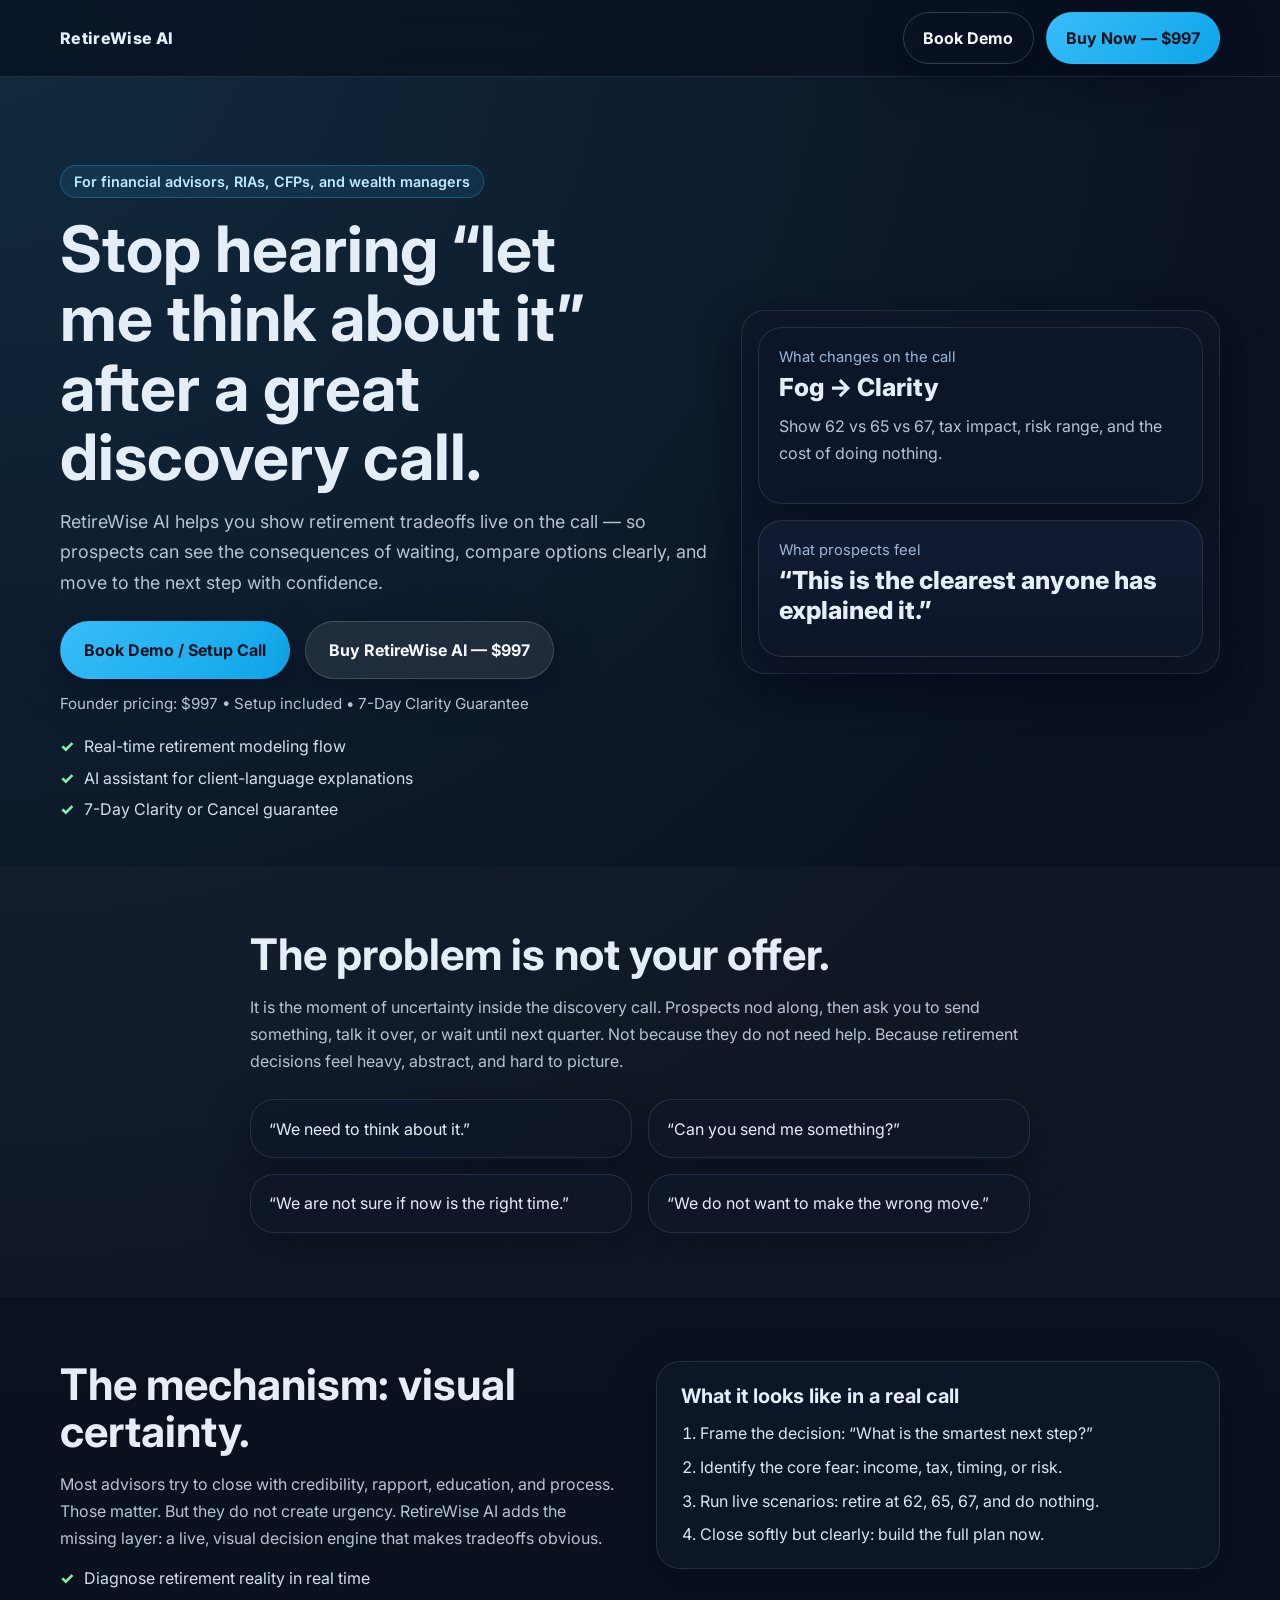
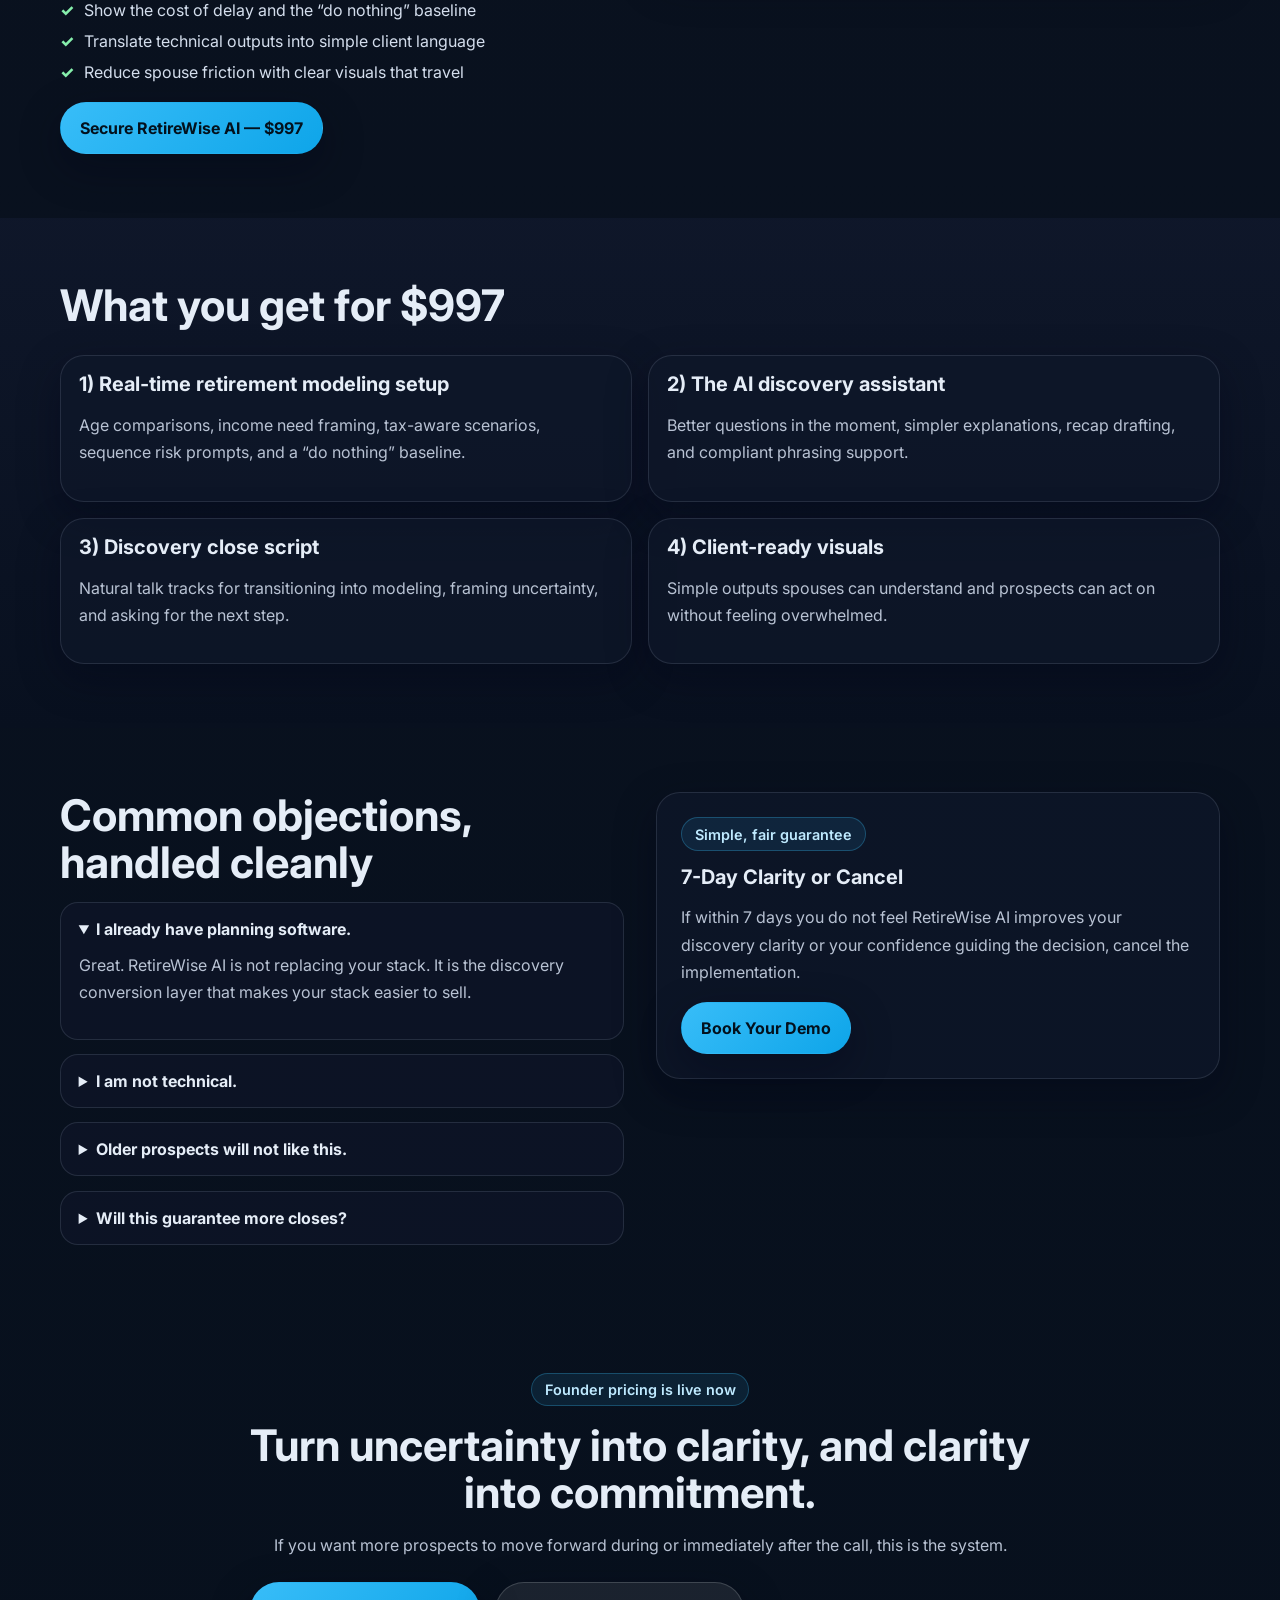
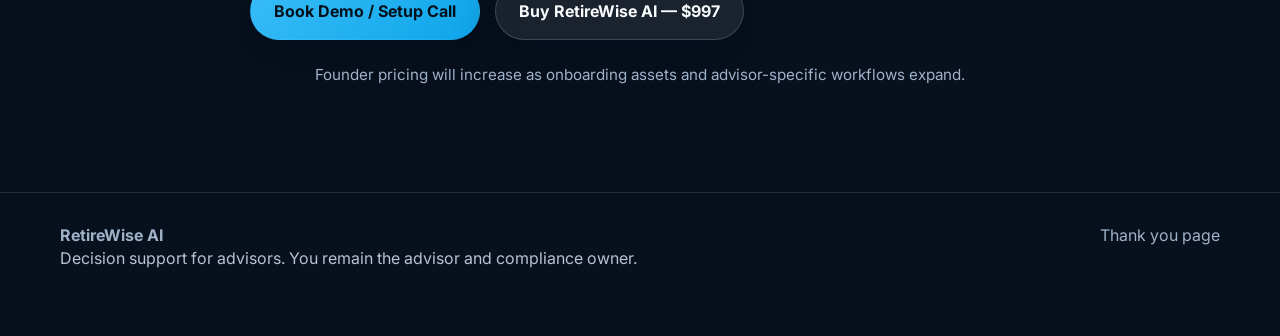
==== index.html @ 84bc5912 "Optimize hero banner + OG URL: index.html" ====
<!doctype html>
<html lang="en">
  <head>
    <meta charset="UTF-8" />
    <meta name="viewport" content="width=device-width, initial-scale=1.0" />
    <title>RetireWise AI | Turn Discovery Calls Into Decisions</title>
    <meta name="description" content="Close more clients during discovery calls with real-time retirement modeling and an AI assistant that turns uncertainty into visual clarity." />
    <meta property="og:title" content="RetireWise AI" />
    <meta property="og:description" content="Turn retirement discovery calls into real-time decision events." />
    <meta property="og:type" content="website" />
    <meta property="og:url" content="https://retirewise-ai-alpha.vercel.app" />
    <meta name="theme-color" content="#0f172a" />
    <link rel="preconnect" href="https://fonts.googleapis.com" />
    <link rel="preconnect" href="https://fonts.gstatic.com" crossorigin />
    <link href="https://fonts.googleapis.com/css2?family=Inter:wght@400;500;600;700;800&display=swap" rel="stylesheet" />
    <link rel="stylesheet" href="./styles.css" />
  </head>
  <body>
    <header class="site-header">
      <div class="container nav">
        <div class="brand">RetireWise AI</div>
        <div class="nav-cta">
          <a class="btn btn-ghost" href="https://oncehub.com/PAGE-A2441E2BBC" target="_blank" rel="noopener">Book Demo</a>
          <a id="stripe-nav-link" class="btn btn-primary" href="https://buy.stripe.com/aFadR89ef9jJ6Qh88kdEs09" target="_blank" rel="noopener">Buy Now — $997</a>
        </div>
      </div>
    </header>

    <main>
      <section class="hero">
        <div class="container hero-grid">
          <div>
            <span class="eyebrow">For financial advisors, RIAs, CFPs, and wealth managers</span>
            <h1>Stop hearing “let me think about it” after a great discovery call.</h1>
            <p class="hero-copy">
              RetireWise AI helps you show retirement tradeoffs live on the call — so prospects can see the consequences of waiting,
              compare options clearly, and move to the next step with confidence.
            </p>
            <div class="cta-row">
              <a class="btn btn-primary btn-lg" href="https://oncehub.com/PAGE-A2441E2BBC" target="_blank" rel="noopener">Book Demo / Setup Call</a>
              <a id="stripe-hero-link" class="btn btn-secondary btn-lg" href="https://buy.stripe.com/aFadR89ef9jJ6Qh88kdEs09" target="_blank" rel="noopener">Buy RetireWise AI — $997</a>
            </div>
            <p class="micro">Founder pricing: $997 • Setup included • 7-Day Clarity Guarantee</p>
            <ul class="micro-points">
              <li>Real-time retirement modeling flow</li>
              <li>AI assistant for client-language explanations</li>
              <li>7-Day Clarity or Cancel guarantee</li>
            </ul>
          </div>
          <div class="hero-card">
            <div class="metric-card">
              <div class="metric-label">What changes on the call</div>
              <div class="metric-value">Fog → Clarity</div>
              <p>Show 62 vs 65 vs 67, tax impact, risk range, and the cost of doing nothing.</p>
            </div>
            <div class="metric-card dark">
              <div class="metric-label">What prospects feel</div>
              <div class="metric-value">“This is the clearest anyone has explained it.”</div>
            </div>
          </div>
        </div>
      </section>

      <section class="section muted">
        <div class="container narrow">
          <h2>The problem is not your offer.</h2>
          <p>
            It is the moment of uncertainty inside the discovery call. Prospects nod along, then ask you to send something,
            talk it over, or wait until next quarter. Not because they do not need help. Because retirement decisions feel heavy,
            abstract, and hard to picture.
          </p>
          <div class="pain-grid">
            <div class="pain-item">“We need to think about it.”</div>
            <div class="pain-item">“Can you send me something?”</div>
            <div class="pain-item">“We are not sure if now is the right time.”</div>
            <div class="pain-item">“We do not want to make the wrong move.”</div>
          </div>
        </div>
      </section>

      <section class="section">
        <div class="container two-col">
          <div>
            <h2>The mechanism: visual certainty.</h2>
            <p>
              Most advisors try to close with credibility, rapport, education, and process. Those matter. But they do not create urgency.
              RetireWise AI adds the missing layer: a live, visual decision engine that makes tradeoffs obvious.
            </p>
            <ul class="checklist">
              <li>Diagnose retirement reality in real time</li>
              <li>Show the cost of delay and the “do nothing” baseline</li>
              <li>Translate technical outputs into simple client language</li>
              <li>Reduce spouse friction with clear visuals that travel</li>
            </ul>
            <div class="cta-inline">
              <a id="stripe-mid-link" class="btn btn-primary" href="https://buy.stripe.com/aFadR89ef9jJ6Qh88kdEs09" target="_blank" rel="noopener">Secure RetireWise AI — $997</a>
            </div>
          </div>
          <div class="callout">
            <h3>What it looks like in a real call</h3>
            <ol>
              <li>Frame the decision: “What is the smartest next step?”</li>
              <li>Identify the core fear: income, tax, timing, or risk.</li>
              <li>Run live scenarios: retire at 62, 65, 67, and do nothing.</li>
              <li>Close softly but clearly: build the full plan now.</li>
            </ol>
          </div>
        </div>
      </section>

      <section class="section dark-band">
        <div class="container">
          <h2>What you get for $997</h2>
          <div class="offer-grid">
            <article class="offer-card">
              <h3>1) Real-time retirement modeling setup</h3>
              <p>Age comparisons, income need framing, tax-aware scenarios, sequence risk prompts, and a “do nothing” baseline.</p>
            </article>
            <article class="offer-card">
              <h3>2) The AI discovery assistant</h3>
              <p>Better questions in the moment, simpler explanations, recap drafting, and compliant phrasing support.</p>
            </article>
            <article class="offer-card">
              <h3>3) Discovery close script</h3>
              <p>Natural talk tracks for transitioning into modeling, framing uncertainty, and asking for the next step.</p>
            </article>
            <article class="offer-card">
              <h3>4) Client-ready visuals</h3>
              <p>Simple outputs spouses can understand and prospects can act on without feeling overwhelmed.</p>
            </article>
          </div>
        </div>
      </section>

      <section class="section">
        <div class="container two-col">
          <div>
            <h2>Common objections, handled cleanly</h2>
            <div class="faq-list">
              <details open>
                <summary>I already have planning software.</summary>
                <p>Great. RetireWise AI is not replacing your stack. It is the discovery conversion layer that makes your stack easier to sell.</p>
              </details>
              <details>
                <summary>I am not technical.</summary>
                <p>You do not need to be. This is built to feel like a guided workflow, not a software project.</p>
              </details>
              <details>
                <summary>Older prospects will not like this.</summary>
                <p>Older clients do not hate technology. They hate confusion. Clarity is universal.</p>
              </details>
              <details>
                <summary>Will this guarantee more closes?</summary>
                <p>No guarantee of performance. But clearer decisions tend to produce faster next steps and fewer stalls.</p>
              </details>
            </div>
          </div>
          <div class="guarantee-box">
            <span class="eyebrow">Simple, fair guarantee</span>
            <h3>7-Day Clarity or Cancel</h3>
            <p>If within 7 days you do not feel RetireWise AI improves your discovery clarity or your confidence guiding the decision, cancel the implementation.</p>
            <a class="btn btn-primary" href="https://oncehub.com/PAGE-A2441E2BBC" target="_blank" rel="noopener">Book Your Demo</a>
          </div>
        </div>
      </section>

      <section class="section final-cta">
        <div class="container narrow center">
          <span class="eyebrow">Founder pricing is live now</span>
          <h2>Turn uncertainty into clarity, and clarity into commitment.</h2>
          <p>
            If you want more prospects to move forward during or immediately after the call, this is the system.
          </p>
          <div class="cta-row center">
            <a class="btn btn-primary btn-lg" href="https://oncehub.com/PAGE-A2441E2BBC" target="_blank" rel="noopener">Book Demo / Setup Call</a>
            <a id="stripe-final-link" class="btn btn-secondary btn-lg" href="https://buy.stripe.com/aFadR89ef9jJ6Qh88kdEs09" target="_blank" rel="noopener">Buy RetireWise AI — $997</a>
          </div>
          <p class="fine-print">Founder pricing will increase as onboarding assets and advisor-specific workflows expand.</p>
        </div>
      </section>
    </main>

    <footer class="site-footer">
      <div class="container footer-grid">
        <div>
          <strong>RetireWise AI</strong>
          <p>Decision support for advisors. You remain the advisor and compliance owner.</p>
        </div>
        <div>
          <a href="./thank-you.html">Thank you page</a>
        </div>
      </div>
    </footer>

    <script src="./script.js"></script>
  </body>
</html>
---- styles.css ----
:root {
  --bg: #08101f;
  --panel: #0f172a;
  --panel-2: #111c33;
  --line: rgba(148, 163, 184, 0.18);
  --text: #e5edf7;
  --muted: #b8c2d3;
  --primary: #38bdf8;
  --primary-2: #0ea5e9;
  --accent: #f8fafc;
  --success: #86efac;
  --shadow: 0 14px 40px rgba(2, 6, 23, 0.38);
  --radius: 24px;
  --max: 1160px;
}

* { box-sizing: border-box; }
html { scroll-behavior: smooth; }
body {
  margin: 0;
  font-family: Inter, system-ui, -apple-system, BlinkMacSystemFont, "Segoe UI", sans-serif;
  color: var(--text);
  background:
    radial-gradient(circle at top left, rgba(56, 189, 248, 0.14), transparent 34%),
    linear-gradient(180deg, #0b1220 0%, #07101d 100%);
}

a { color: inherit; text-decoration: none; }
.container { width: min(calc(100% - 2rem), var(--max)); margin: 0 auto; }
.narrow { max-width: 780px; }
.center { text-align: center; }

.site-header {
  position: sticky;
  top: 0;
  z-index: 20;
  backdrop-filter: blur(14px);
  background: rgba(8, 16, 31, 0.72);
  border-bottom: 1px solid var(--line);
}
.nav {
  display: flex;
  align-items: center;
  justify-content: space-between;
  gap: 1rem;
  min-height: 76px;
}
.brand { font-weight: 800; letter-spacing: 0.02em; }
.nav-cta { display: flex; gap: 0.75rem; flex-wrap: wrap; }

.hero { padding: 5.5rem 0 3rem; }
.hero-grid, .two-col, .footer-grid { display: grid; gap: 2rem; }
.hero-grid { grid-template-columns: 1.15fr 0.85fr; align-items: center; }
.two-col { grid-template-columns: 1fr 1fr; align-items: start; }
.footer-grid { grid-template-columns: 1fr auto; }

.eyebrow {
  display: inline-flex;
  padding: 0.45rem 0.8rem;
  border-radius: 999px;
  border: 1px solid rgba(56, 189, 248, 0.28);
  background: rgba(56, 189, 248, 0.1);
  color: #bfeaff;
  font-size: 0.9rem;
  font-weight: 600;
  margin-bottom: 1rem;
}

h1, h2, h3 { margin: 0 0 1rem; line-height: 1.08; }
h1 { font-size: clamp(2.5rem, 5vw, 4.7rem); max-width: 14ch; }
h2 { font-size: clamp(2rem, 3.4vw, 3rem); }
h3 { font-size: 1.25rem; }
p { color: var(--muted); line-height: 1.7; margin: 0 0 1rem; }
.hero-copy { font-size: 1.12rem; max-width: 62ch; }

.btn {
  display: inline-flex;
  align-items: center;
  justify-content: center;
  min-height: 52px;
  padding: 0.95rem 1.2rem;
  border-radius: 999px;
  border: 1px solid transparent;
  font-weight: 700;
  box-shadow: var(--shadow);
  transition: transform 0.18s ease, box-shadow 0.18s ease, opacity 0.18s ease;
}
.btn:hover { transform: translateY(-1px); }
.btn-primary {
  background: linear-gradient(135deg, var(--primary), var(--primary-2));
  color: #03111d;
}
.btn-secondary {
  background: rgba(248, 250, 252, 0.08);
  border-color: rgba(248, 250, 252, 0.16);
  color: var(--accent);
}
.btn-ghost {
  background: transparent;
  border-color: rgba(248, 250, 252, 0.18);
  color: var(--accent);
}
.btn-lg { min-height: 58px; padding-inline: 1.45rem; }
.cta-row { display: flex; gap: 0.9rem; flex-wrap: wrap; margin: 1.4rem 0; }
.micro { margin: -0.6rem 0 1.2rem; font-size: 0.95rem; color: var(--muted); }
.cta-inline { margin-top: 1.25rem; }

.hero-card, .metric-card, .callout, .offer-card, .guarantee-box, .pain-item {
  border: 1px solid var(--line);
  border-radius: var(--radius);
  background: rgba(15, 23, 42, 0.7);
  box-shadow: var(--shadow);
}
.hero-card {
  padding: 1rem;
  display: grid;
  gap: 1rem;
}
.metric-card { padding: 1.25rem; }
.metric-card.dark { background: linear-gradient(180deg, #111c33, #0d1527); }
.metric-label { color: #9db6d8; font-size: 0.92rem; margin-bottom: 0.4rem; }
.metric-value { font-size: 1.55rem; font-weight: 800; margin-bottom: 0.65rem; }

.micro-points, .checklist { padding: 0; margin: 0; list-style: none; display: grid; gap: 0.7rem; }
.micro-points li, .checklist li {
  position: relative;
  padding-left: 1.5rem;
  color: #d4deed;
}
.micro-points li::before, .checklist li::before {
  content: "✓";
  position: absolute;
  left: 0;
  top: 0;
  color: var(--success);
  font-weight: 800;
}

.section { padding: 4rem 0; }
.muted { background: rgba(255, 255, 255, 0.025); }
.dark-band { background: linear-gradient(180deg, rgba(15, 23, 42, 0.95), rgba(8, 16, 31, 0.98)); }

.pain-grid, .offer-grid {
  display: grid;
  gap: 1rem;
}
.pain-grid { grid-template-columns: repeat(2, minmax(0, 1fr)); margin-top: 1.5rem; }
.offer-grid { grid-template-columns: repeat(2, minmax(0, 1fr)); margin-top: 1.6rem; }
.pain-item, .offer-card { padding: 1.15rem; }
.callout, .guarantee-box { padding: 1.5rem; }
.callout ol { margin: 0; padding-left: 1.2rem; color: #dbe5f3; display: grid; gap: 0.85rem; }

.faq-list { display: grid; gap: 0.9rem; }
details {
  border: 1px solid var(--line);
  border-radius: 18px;
  padding: 1rem 1.1rem;
  background: rgba(15, 23, 42, 0.6);
}
summary { cursor: pointer; font-weight: 700; }
details p { margin-top: 0.8rem; }

.final-cta { padding-bottom: 5.5rem; }
.fine-print { font-size: 0.95rem; color: #9fb2c9; }
.site-footer {
  padding: 2rem 0 3rem;
  border-top: 1px solid var(--line);
  color: #9fb2c9;
}

@media (max-width: 900px) {
  .hero-grid, .two-col, .footer-grid, .pain-grid, .offer-grid { grid-template-columns: 1fr; }
  .nav { min-height: auto; padding: 1rem 0; align-items: flex-start; }
  .nav, .nav-cta { flex-direction: column; }
}
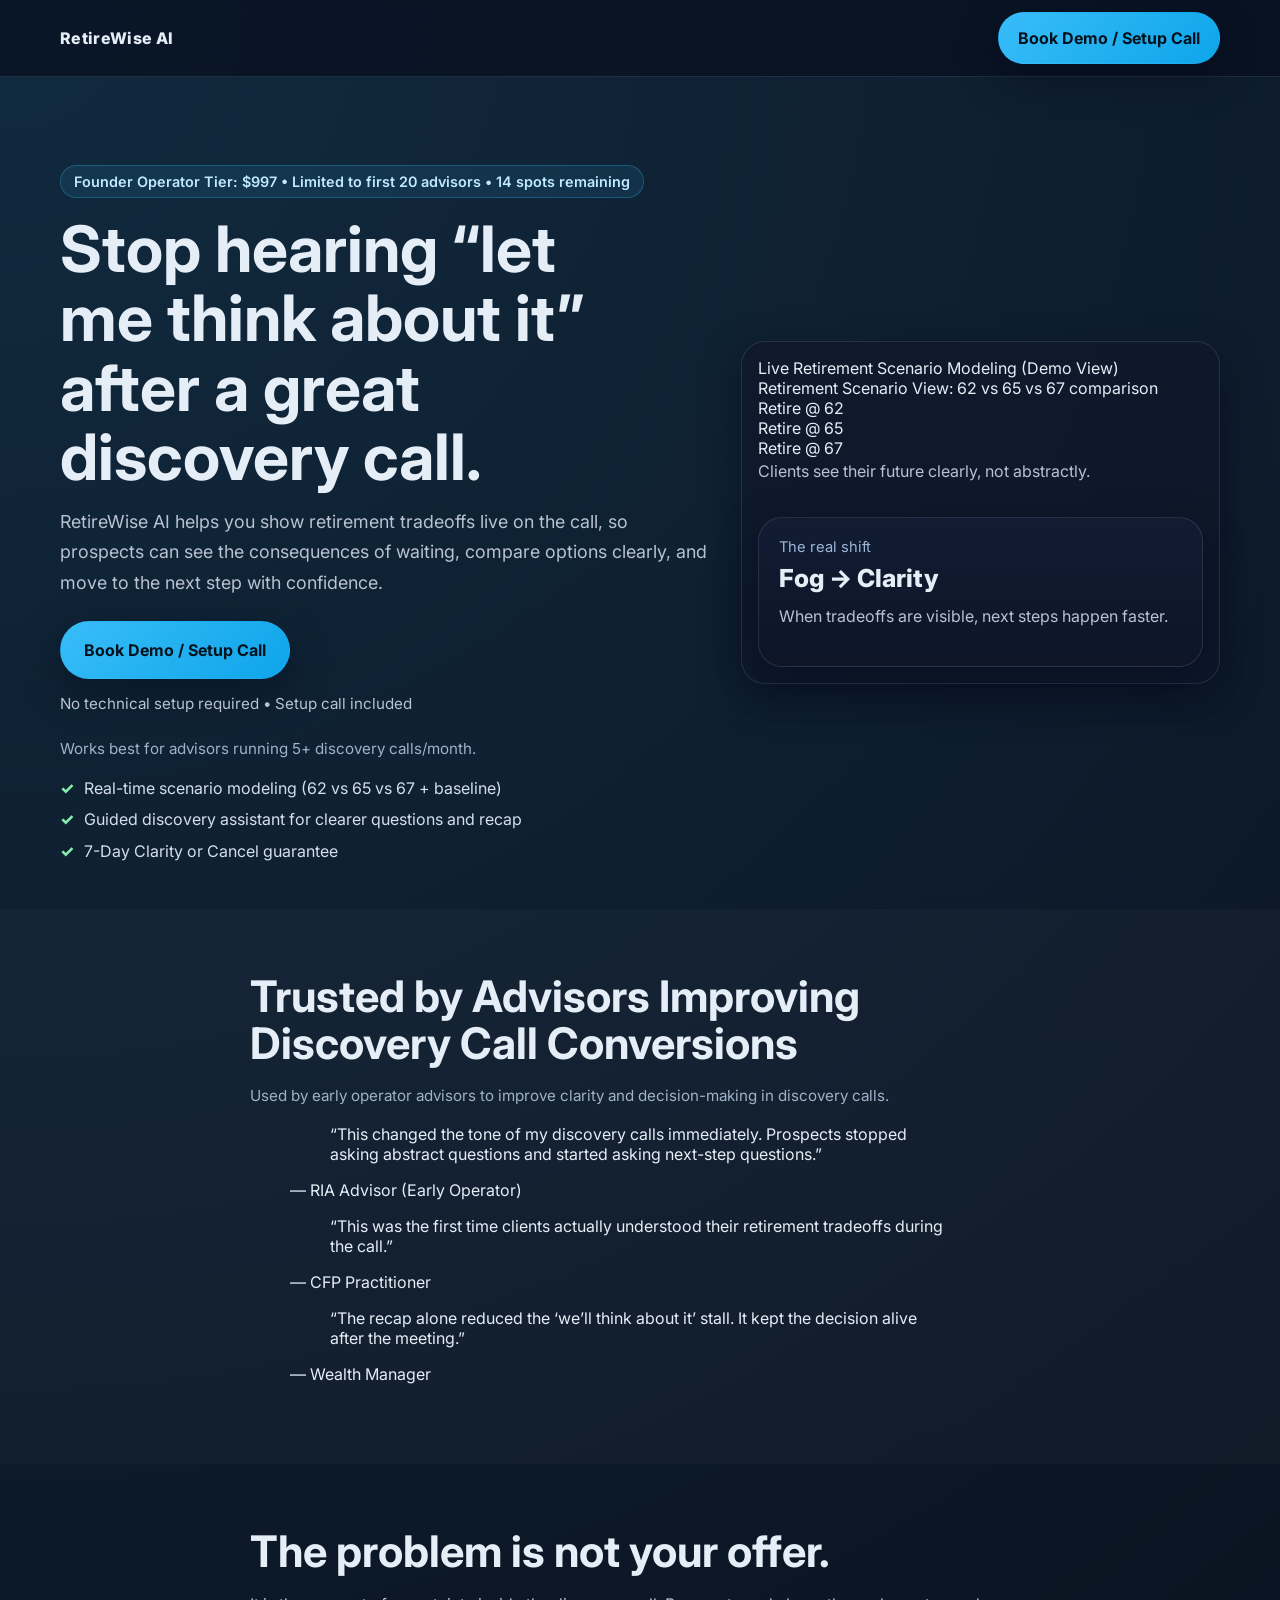
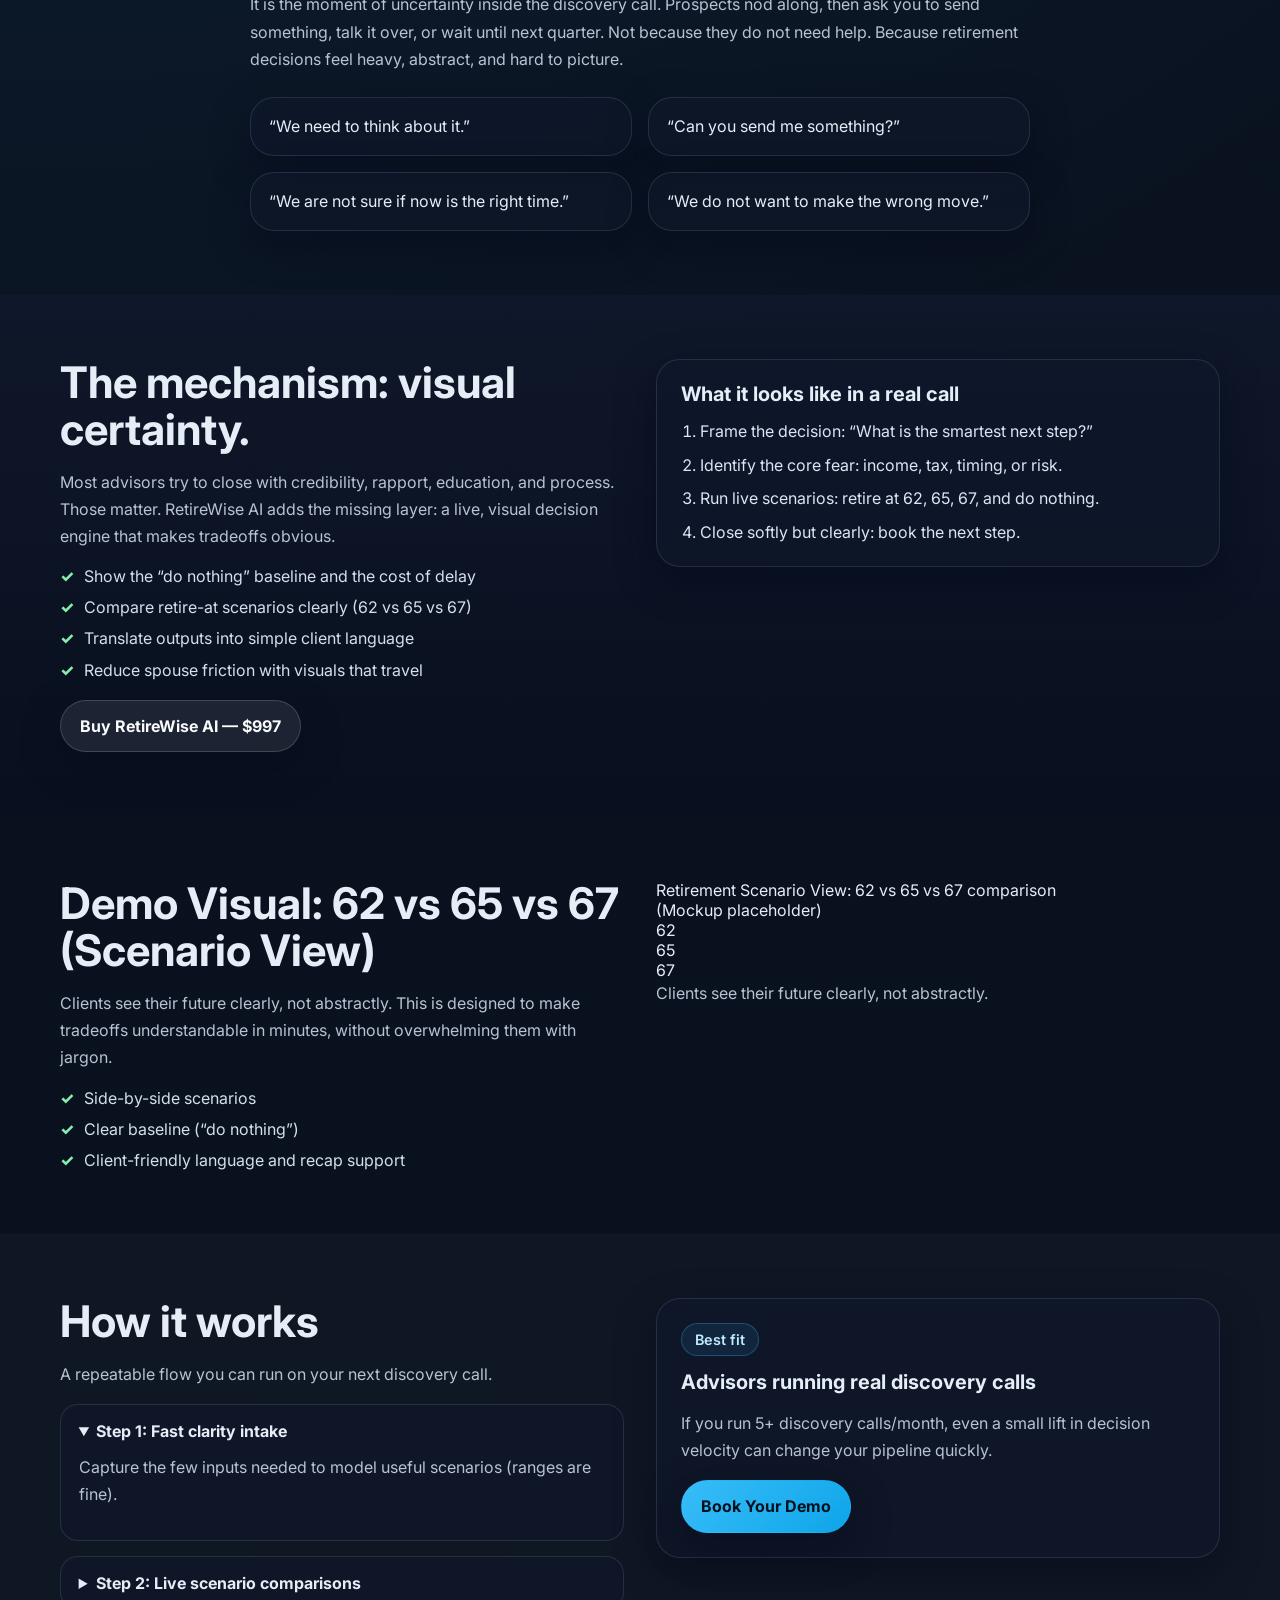
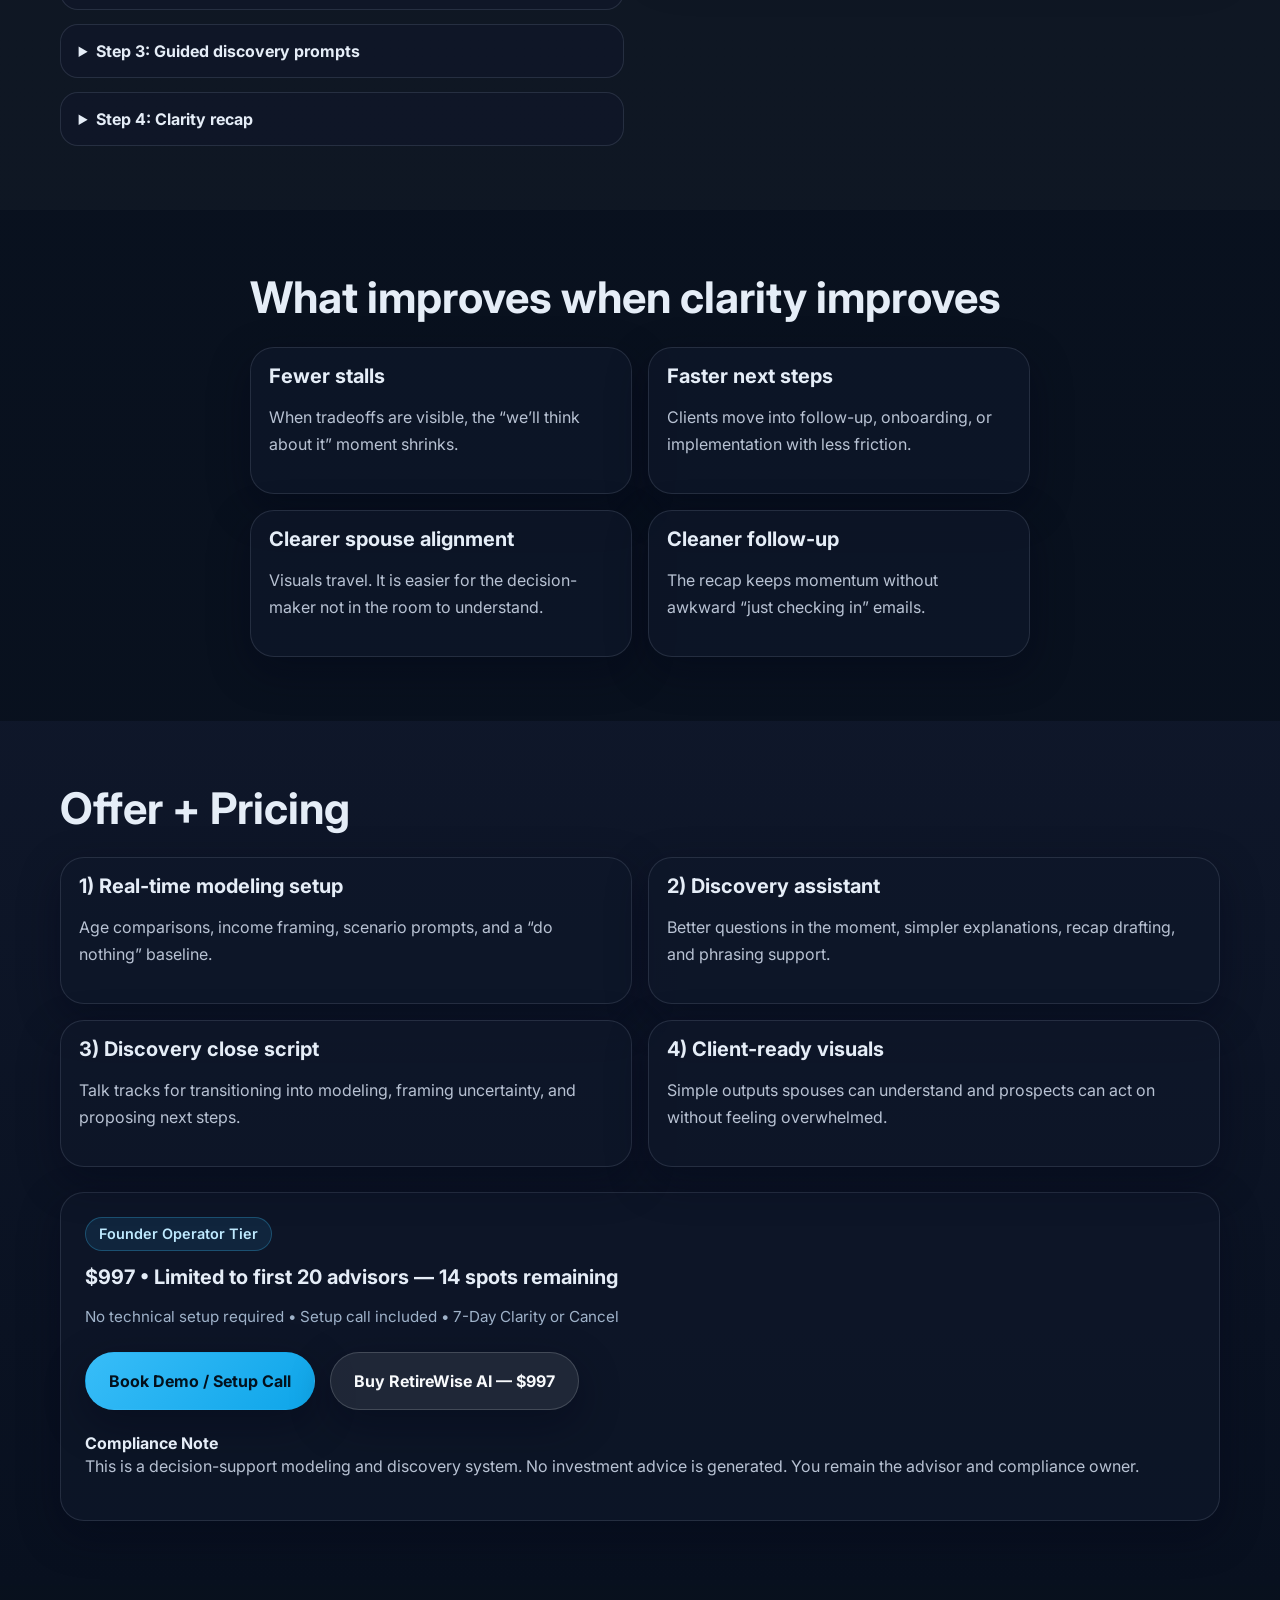
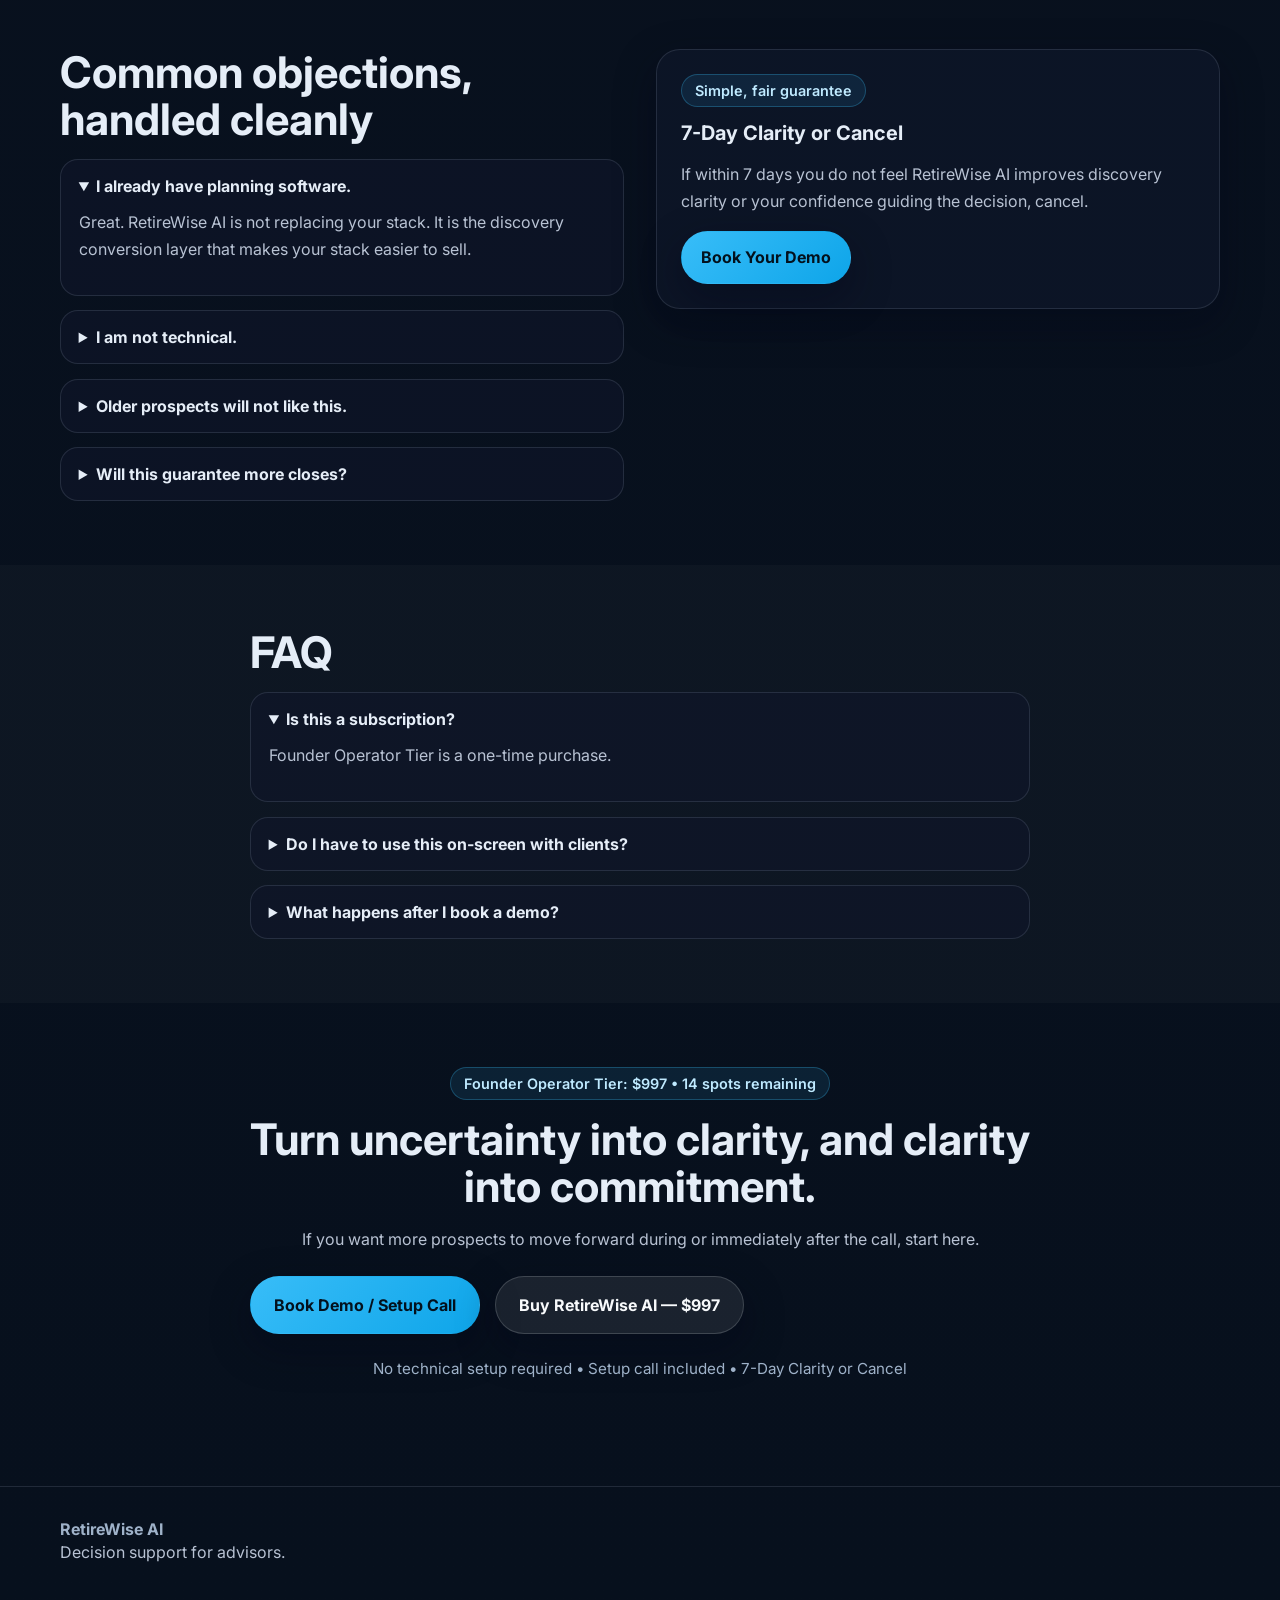
==== commit 0f1ae07d: "CRO updates: index.html" ====
--- a/index.html
+++ b/index.html
@@ -3,65 +3,121 @@
   <head>
     <meta charset="UTF-8" />
     <meta name="viewport" content="width=device-width, initial-scale=1.0" />
+
     <title>RetireWise AI | Turn Discovery Calls Into Decisions</title>
-    <meta name="description" content="Close more clients during discovery calls with real-time retirement modeling and an AI assistant that turns uncertainty into visual clarity." />
+    <meta
+      name="description"
+      content="RetireWise AI helps advisors turn retirement discovery calls into real-time decision events using visual scenario modeling and a guided discovery assistant."
+    />
+
     <meta property="og:title" content="RetireWise AI" />
-    <meta property="og:description" content="Turn retirement discovery calls into real-time decision events." />
+    <meta property="og:description" content="Stop hearing “let me think about it” after a great discovery call." />
     <meta property="og:type" content="website" />
     <meta property="og:url" content="https://retirewise-ai-alpha.vercel.app" />
+
     <meta name="theme-color" content="#0f172a" />
+
+    <!-- Meta Pixel Placeholder -->
+    <!-- Google Analytics Placeholder -->
+
     <link rel="preconnect" href="https://fonts.googleapis.com" />
     <link rel="preconnect" href="https://fonts.gstatic.com" crossorigin />
     <link href="https://fonts.googleapis.com/css2?family=Inter:wght@400;500;600;700;800&display=swap" rel="stylesheet" />
+
     <link rel="stylesheet" href="./styles.css" />
   </head>
+
   <body>
     <header class="site-header">
       <div class="container nav">
         <div class="brand">RetireWise AI</div>
         <div class="nav-cta">
-          <a class="btn btn-ghost" href="https://oncehub.com/PAGE-A2441E2BBC" target="_blank" rel="noopener">Book Demo</a>
-          <a id="stripe-nav-link" class="btn btn-primary" href="https://buy.stripe.com/aFadR89ef9jJ6Qh88kdEs09" target="_blank" rel="noopener">Buy Now — $997</a>
+          <a class="btn btn-primary" href="https://oncehub.com/PAGE-A2441E2BBC" target="_blank" rel="noopener">Book Demo / Setup Call</a>
         </div>
       </div>
     </header>
 
     <main>
-      <section class="hero">
+      <!-- 1) HERO (single CTA) -->
+      <section class="hero" id="top">
         <div class="container hero-grid">
           <div>
-            <span class="eyebrow">For financial advisors, RIAs, CFPs, and wealth managers</span>
+            <span class="eyebrow">Founder Operator Tier: $997 • Limited to first 20 advisors • 14 spots remaining</span>
             <h1>Stop hearing “let me think about it” after a great discovery call.</h1>
             <p class="hero-copy">
-              RetireWise AI helps you show retirement tradeoffs live on the call — so prospects can see the consequences of waiting,
+              RetireWise AI helps you show retirement tradeoffs live on the call, so prospects can see the consequences of waiting,
               compare options clearly, and move to the next step with confidence.
             </p>
+
             <div class="cta-row">
               <a class="btn btn-primary btn-lg" href="https://oncehub.com/PAGE-A2441E2BBC" target="_blank" rel="noopener">Book Demo / Setup Call</a>
-              <a id="stripe-hero-link" class="btn btn-secondary btn-lg" href="https://buy.stripe.com/aFadR89ef9jJ6Qh88kdEs09" target="_blank" rel="noopener">Buy RetireWise AI — $997</a>
-            </div>
-            <p class="micro">Founder pricing: $997 • Setup included • 7-Day Clarity Guarantee</p>
+            </div>
+            <p class="micro">No technical setup required • Setup call included</p>
+            <p class="fine-print">Works best for advisors running 5+ discovery calls/month.</p>
+
             <ul class="micro-points">
-              <li>Real-time retirement modeling flow</li>
-              <li>AI assistant for client-language explanations</li>
+              <li>Real-time scenario modeling (62 vs 65 vs 67 + baseline)</li>
+              <li>Guided discovery assistant for clearer questions and recap</li>
               <li>7-Day Clarity or Cancel guarantee</li>
             </ul>
           </div>
+
+          <!-- Priority 2: Demo visual in hero -->
           <div class="hero-card">
-            <div class="metric-card">
-              <div class="metric-label">What changes on the call</div>
+            <div class="demo-mock" aria-label="Live Retirement Scenario Modeling (Demo View)">
+              <div class="demo-mock__title">Live Retirement Scenario Modeling (Demo View)</div>
+              <div class="demo-mock__subtitle">Retirement Scenario View: 62 vs 65 vs 67 comparison</div>
+              <div class="demo-mock__grid" role="presentation">
+                <div class="demo-chip">Retire @ 62</div>
+                <div class="demo-chip">Retire @ 65</div>
+                <div class="demo-chip">Retire @ 67</div>
+                <div class="demo-line"></div>
+              </div>
+              <p class="demo-mock__caption">Clients see their future clearly, not abstractly.</p>
+            </div>
+
+            <div class="metric-card dark">
+              <div class="metric-label">The real shift</div>
               <div class="metric-value">Fog → Clarity</div>
-              <p>Show 62 vs 65 vs 67, tax impact, risk range, and the cost of doing nothing.</p>
-            </div>
-            <div class="metric-card dark">
-              <div class="metric-label">What prospects feel</div>
-              <div class="metric-value">“This is the clearest anyone has explained it.”</div>
-            </div>
-          </div>
-        </div>
-      </section>
-
-      <section class="section muted">
+              <p>When tradeoffs are visible, next steps happen faster.</p>
+            </div>
+          </div>
+        </div>
+      </section>
+
+      <!-- 2) SOCIAL PROOF -->
+      <section class="section muted social-proof" id="proof">
+        <div class="container narrow">
+          <h2>Trusted by Advisors Improving Discovery Call Conversions</h2>
+          <p class="fine-print">Used by early operator advisors to improve clarity and decision-making in discovery calls.</p>
+
+          <div class="testimonial-grid">
+            <figure class="testimonial-card">
+              <blockquote>
+                “This changed the tone of my discovery calls immediately. Prospects stopped asking abstract questions and started asking next-step questions.”
+              </blockquote>
+              <figcaption>— RIA Advisor (Early Operator)</figcaption>
+            </figure>
+
+            <figure class="testimonial-card">
+              <blockquote>
+                “This was the first time clients actually understood their retirement tradeoffs during the call.”
+              </blockquote>
+              <figcaption>— CFP Practitioner</figcaption>
+            </figure>
+
+            <figure class="testimonial-card">
+              <blockquote>
+                “The recap alone reduced the ‘we’ll think about it’ stall. It kept the decision alive after the meeting.”
+              </blockquote>
+              <figcaption>— Wealth Manager</figcaption>
+            </figure>
+          </div>
+        </div>
+      </section>
+
+      <!-- 3) PROBLEM -->
+      <section class="section" id="problem">
         <div class="container narrow">
           <h2>The problem is not your offer.</h2>
           <p>
@@ -78,61 +134,176 @@
         </div>
       </section>
 
-      <section class="section">
+      <!-- 4) MECHANISM (Visual Certainty) -->
+      <section class="section dark-band" id="mechanism">
         <div class="container two-col">
           <div>
             <h2>The mechanism: visual certainty.</h2>
             <p>
-              Most advisors try to close with credibility, rapport, education, and process. Those matter. But they do not create urgency.
+              Most advisors try to close with credibility, rapport, education, and process. Those matter.
               RetireWise AI adds the missing layer: a live, visual decision engine that makes tradeoffs obvious.
             </p>
             <ul class="checklist">
-              <li>Diagnose retirement reality in real time</li>
-              <li>Show the cost of delay and the “do nothing” baseline</li>
-              <li>Translate technical outputs into simple client language</li>
-              <li>Reduce spouse friction with clear visuals that travel</li>
+              <li>Show the “do nothing” baseline and the cost of delay</li>
+              <li>Compare retire-at scenarios clearly (62 vs 65 vs 67)</li>
+              <li>Translate outputs into simple client language</li>
+              <li>Reduce spouse friction with visuals that travel</li>
             </ul>
+
+            <!-- Buy Now allowed here (Priority 3) -->
             <div class="cta-inline">
-              <a id="stripe-mid-link" class="btn btn-primary" href="https://buy.stripe.com/aFadR89ef9jJ6Qh88kdEs09" target="_blank" rel="noopener">Secure RetireWise AI — $997</a>
-            </div>
-          </div>
+              <a class="btn btn-secondary" href="https://buy.stripe.com/aFadR89ef9jJ6Qh88kdEs09" target="_blank" rel="noopener">Buy RetireWise AI — $997</a>
+            </div>
+          </div>
+
           <div class="callout">
             <h3>What it looks like in a real call</h3>
             <ol>
               <li>Frame the decision: “What is the smartest next step?”</li>
               <li>Identify the core fear: income, tax, timing, or risk.</li>
               <li>Run live scenarios: retire at 62, 65, 67, and do nothing.</li>
-              <li>Close softly but clearly: build the full plan now.</li>
+              <li>Close softly but clearly: book the next step.</li>
             </ol>
           </div>
         </div>
       </section>
 
-      <section class="section dark-band">
+      <!-- 5) DEMO VISUAL (dedicated section to match required order) -->
+      <section class="section" id="demo">
+        <div class="container two-col">
+          <div>
+            <h2>Demo Visual: 62 vs 65 vs 67 (Scenario View)</h2>
+            <p>
+              Clients see their future clearly, not abstractly. This is designed to make tradeoffs understandable in minutes,
+              without overwhelming them with jargon.
+            </p>
+            <ul class="checklist">
+              <li>Side-by-side scenarios</li>
+              <li>Clear baseline (“do nothing”)</li>
+              <li>Client-friendly language and recap support</li>
+            </ul>
+          </div>
+          <div class="demo-mock demo-mock--large" aria-label="Retirement Scenario View: 62 vs 65 vs 67 comparison">
+            <div class="demo-mock__title">Retirement Scenario View: 62 vs 65 vs 67 comparison</div>
+            <div class="demo-mock__subtitle">(Mockup placeholder)</div>
+            <div class="demo-mock__grid" role="presentation">
+              <div class="demo-chip">62</div>
+              <div class="demo-chip">65</div>
+              <div class="demo-chip">67</div>
+              <div class="demo-line"></div>
+            </div>
+            <p class="demo-mock__caption">Clients see their future clearly, not abstractly.</p>
+          </div>
+        </div>
+      </section>
+
+      <!-- 6) HOW IT WORKS -->
+      <section class="section muted" id="how">
+        <div class="container two-col">
+          <div>
+            <h2>How it works</h2>
+            <p>A repeatable flow you can run on your next discovery call.</p>
+            <div class="faq-list">
+              <details open>
+                <summary>Step 1: Fast clarity intake</summary>
+                <p>Capture the few inputs needed to model useful scenarios (ranges are fine).</p>
+              </details>
+              <details>
+                <summary>Step 2: Live scenario comparisons</summary>
+                <p>Show retire-at options and the “do nothing” baseline to make tradeoffs obvious.</p>
+              </details>
+              <details>
+                <summary>Step 3: Guided discovery prompts</summary>
+                <p>Ask better questions and surface hidden objections without turning it into a pitch.</p>
+              </details>
+              <details>
+                <summary>Step 4: Clarity recap</summary>
+                <p>Send a simple summary that keeps the decision alive after the meeting.</p>
+              </details>
+            </div>
+          </div>
+
+          <div class="guarantee-box">
+            <span class="eyebrow">Best fit</span>
+            <h3>Advisors running real discovery calls</h3>
+            <p>If you run 5+ discovery calls/month, even a small lift in decision velocity can change your pipeline quickly.</p>
+            <a class="btn btn-primary" href="https://oncehub.com/PAGE-A2441E2BBC" target="_blank" rel="noopener">Book Your Demo</a>
+          </div>
+        </div>
+      </section>
+
+      <!-- 7) BENEFITS -->
+      <section class="section" id="benefits">
+        <div class="container narrow">
+          <h2>What improves when clarity improves</h2>
+          <div class="offer-grid">
+            <article class="offer-card">
+              <h3>Fewer stalls</h3>
+              <p>When tradeoffs are visible, the “we’ll think about it” moment shrinks.</p>
+            </article>
+            <article class="offer-card">
+              <h3>Faster next steps</h3>
+              <p>Clients move into follow-up, onboarding, or implementation with less friction.</p>
+            </article>
+            <article class="offer-card">
+              <h3>Clearer spouse alignment</h3>
+              <p>Visuals travel. It is easier for the decision-maker not in the room to understand.</p>
+            </article>
+            <article class="offer-card">
+              <h3>Cleaner follow-up</h3>
+              <p>The recap keeps momentum without awkward “just checking in” emails.</p>
+            </article>
+          </div>
+        </div>
+      </section>
+
+      <!-- 8) OFFER + PRICING + COMPLIANCE -->
+      <section class="section dark-band" id="pricing">
         <div class="container">
-          <h2>What you get for $997</h2>
+          <h2>Offer + Pricing</h2>
           <div class="offer-grid">
             <article class="offer-card">
-              <h3>1) Real-time retirement modeling setup</h3>
-              <p>Age comparisons, income need framing, tax-aware scenarios, sequence risk prompts, and a “do nothing” baseline.</p>
-            </article>
-            <article class="offer-card">
-              <h3>2) The AI discovery assistant</h3>
-              <p>Better questions in the moment, simpler explanations, recap drafting, and compliant phrasing support.</p>
+              <h3>1) Real-time modeling setup</h3>
+              <p>Age comparisons, income framing, scenario prompts, and a “do nothing” baseline.</p>
+            </article>
+            <article class="offer-card">
+              <h3>2) Discovery assistant</h3>
+              <p>Better questions in the moment, simpler explanations, recap drafting, and phrasing support.</p>
             </article>
             <article class="offer-card">
               <h3>3) Discovery close script</h3>
-              <p>Natural talk tracks for transitioning into modeling, framing uncertainty, and asking for the next step.</p>
+              <p>Talk tracks for transitioning into modeling, framing uncertainty, and proposing next steps.</p>
             </article>
             <article class="offer-card">
               <h3>4) Client-ready visuals</h3>
               <p>Simple outputs spouses can understand and prospects can act on without feeling overwhelmed.</p>
             </article>
           </div>
-        </div>
-      </section>
-
-      <section class="section">
+
+          <div class="guarantee-box" style="margin-top: 1.6rem;">
+            <span class="eyebrow">Founder Operator Tier</span>
+            <h3>$997 • Limited to first 20 advisors — 14 spots remaining</h3>
+            <p class="fine-print">No technical setup required • Setup call included • 7-Day Clarity or Cancel</p>
+
+            <div class="cta-row">
+              <a class="btn btn-primary btn-lg" href="https://oncehub.com/PAGE-A2441E2BBC" target="_blank" rel="noopener">Book Demo / Setup Call</a>
+              <a class="btn btn-secondary btn-lg" href="https://buy.stripe.com/aFadR89ef9jJ6Qh88kdEs09" target="_blank" rel="noopener">Buy RetireWise AI — $997</a>
+            </div>
+
+            <!-- Priority 5: Compliance visibility -->
+            <div class="compliance-note">
+              <strong>Compliance Note</strong>
+              <p>
+                This is a decision-support modeling and discovery system. No investment advice is generated.
+                You remain the advisor and compliance owner.
+              </p>
+            </div>
+          </div>
+        </div>
+      </section>
+
+      <!-- 9) OBJECTIONS -->
+      <section class="section" id="objections">
         <div class="container two-col">
           <div>
             <h2>Common objections, handled cleanly</h2>
@@ -155,27 +326,50 @@
               </details>
             </div>
           </div>
+
           <div class="guarantee-box">
             <span class="eyebrow">Simple, fair guarantee</span>
             <h3>7-Day Clarity or Cancel</h3>
-            <p>If within 7 days you do not feel RetireWise AI improves your discovery clarity or your confidence guiding the decision, cancel the implementation.</p>
+            <p>If within 7 days you do not feel RetireWise AI improves discovery clarity or your confidence guiding the decision, cancel.</p>
             <a class="btn btn-primary" href="https://oncehub.com/PAGE-A2441E2BBC" target="_blank" rel="noopener">Book Your Demo</a>
           </div>
         </div>
       </section>
 
-      <section class="section final-cta">
+      <!-- 10) FAQ -->
+      <section class="section muted" id="faq">
+        <div class="container narrow">
+          <h2>FAQ</h2>
+          <div class="faq-list">
+            <details open>
+              <summary>Is this a subscription?</summary>
+              <p>Founder Operator Tier is a one-time purchase.</p>
+            </details>
+            <details>
+              <summary>Do I have to use this on-screen with clients?</summary>
+              <p>Optional. You can run the workflow with screen share, or use parts of it behind the scenes. The goal is clarity.</p>
+            </details>
+            <details>
+              <summary>What happens after I book a demo?</summary>
+              <p>We walk through the workflow and map it to your discovery call so it fits how you already sell.</p>
+            </details>
+          </div>
+        </div>
+      </section>
+
+      <!-- 11) FINAL CTA (dual CTA allowed) -->
+      <section class="section final-cta" id="start">
         <div class="container narrow center">
-          <span class="eyebrow">Founder pricing is live now</span>
+          <span class="eyebrow">Founder Operator Tier: $997 • 14 spots remaining</span>
           <h2>Turn uncertainty into clarity, and clarity into commitment.</h2>
-          <p>
-            If you want more prospects to move forward during or immediately after the call, this is the system.
-          </p>
+          <p>If you want more prospects to move forward during or immediately after the call, start here.</p>
+
           <div class="cta-row center">
             <a class="btn btn-primary btn-lg" href="https://oncehub.com/PAGE-A2441E2BBC" target="_blank" rel="noopener">Book Demo / Setup Call</a>
-            <a id="stripe-final-link" class="btn btn-secondary btn-lg" href="https://buy.stripe.com/aFadR89ef9jJ6Qh88kdEs09" target="_blank" rel="noopener">Buy RetireWise AI — $997</a>
-          </div>
-          <p class="fine-print">Founder pricing will increase as onboarding assets and advisor-specific workflows expand.</p>
+            <a class="btn btn-secondary btn-lg" href="https://buy.stripe.com/aFadR89ef9jJ6Qh88kdEs09" target="_blank" rel="noopener">Buy RetireWise AI — $997</a>
+          </div>
+
+          <p class="fine-print">No technical setup required • Setup call included • 7-Day Clarity or Cancel</p>
         </div>
       </section>
     </main>
@@ -184,10 +378,7 @@
       <div class="container footer-grid">
         <div>
           <strong>RetireWise AI</strong>
-          <p>Decision support for advisors. You remain the advisor and compliance owner.</p>
-        </div>
-        <div>
-          <a href="./thank-you.html">Thank you page</a>
+          <p>Decision support for advisors.</p>
         </div>
       </div>
     </footer>
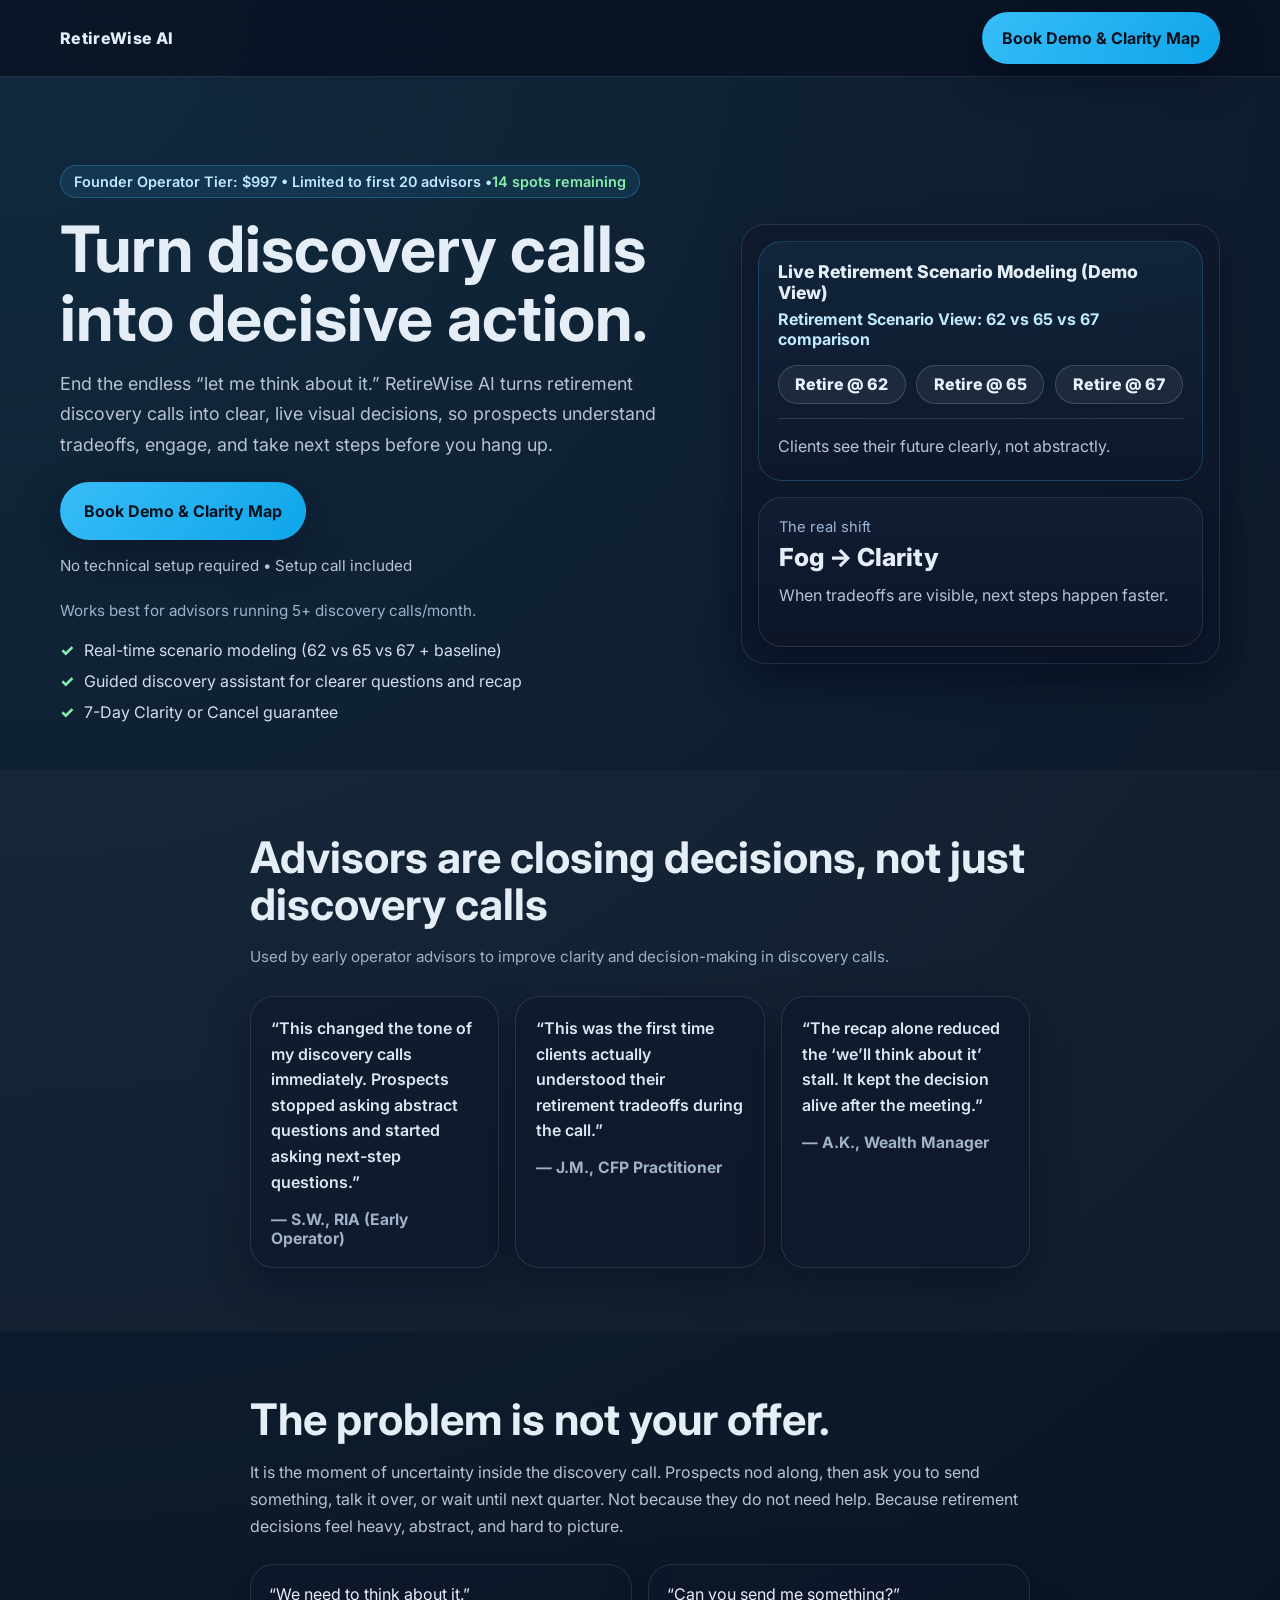
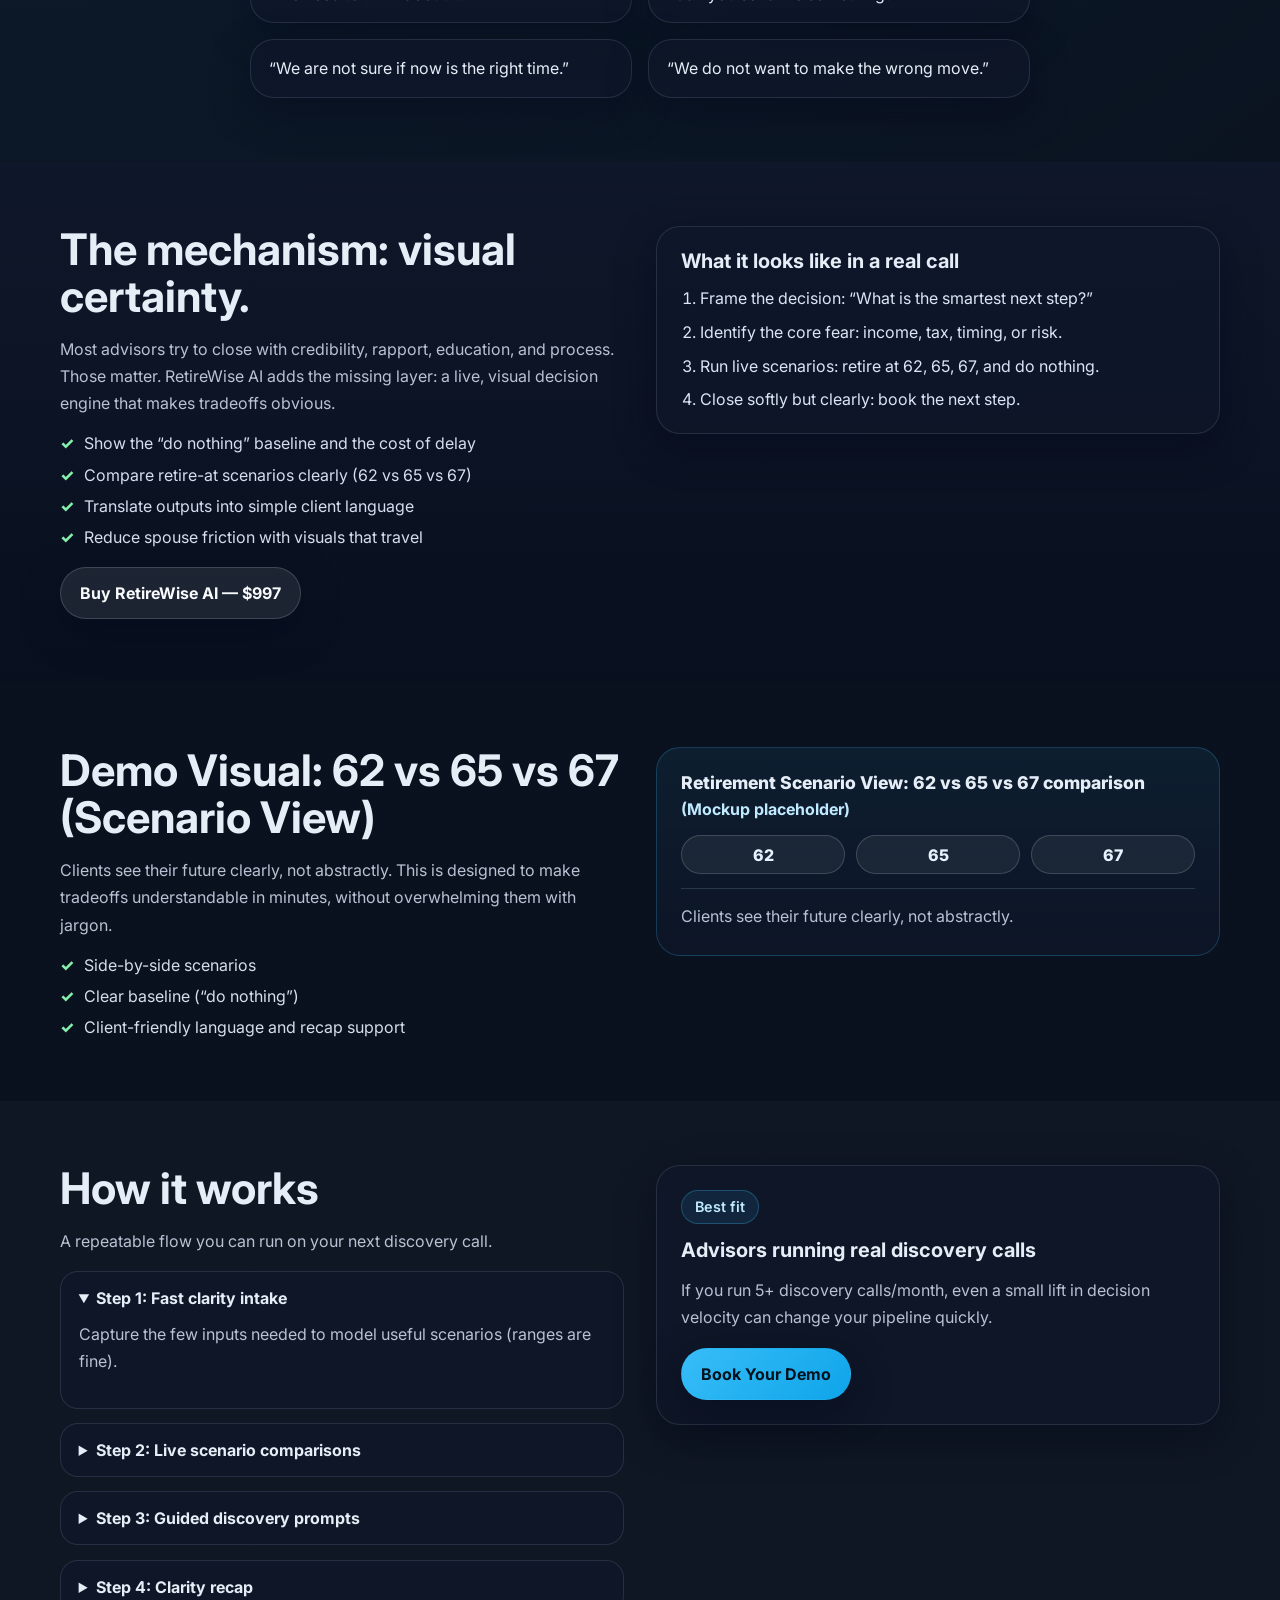
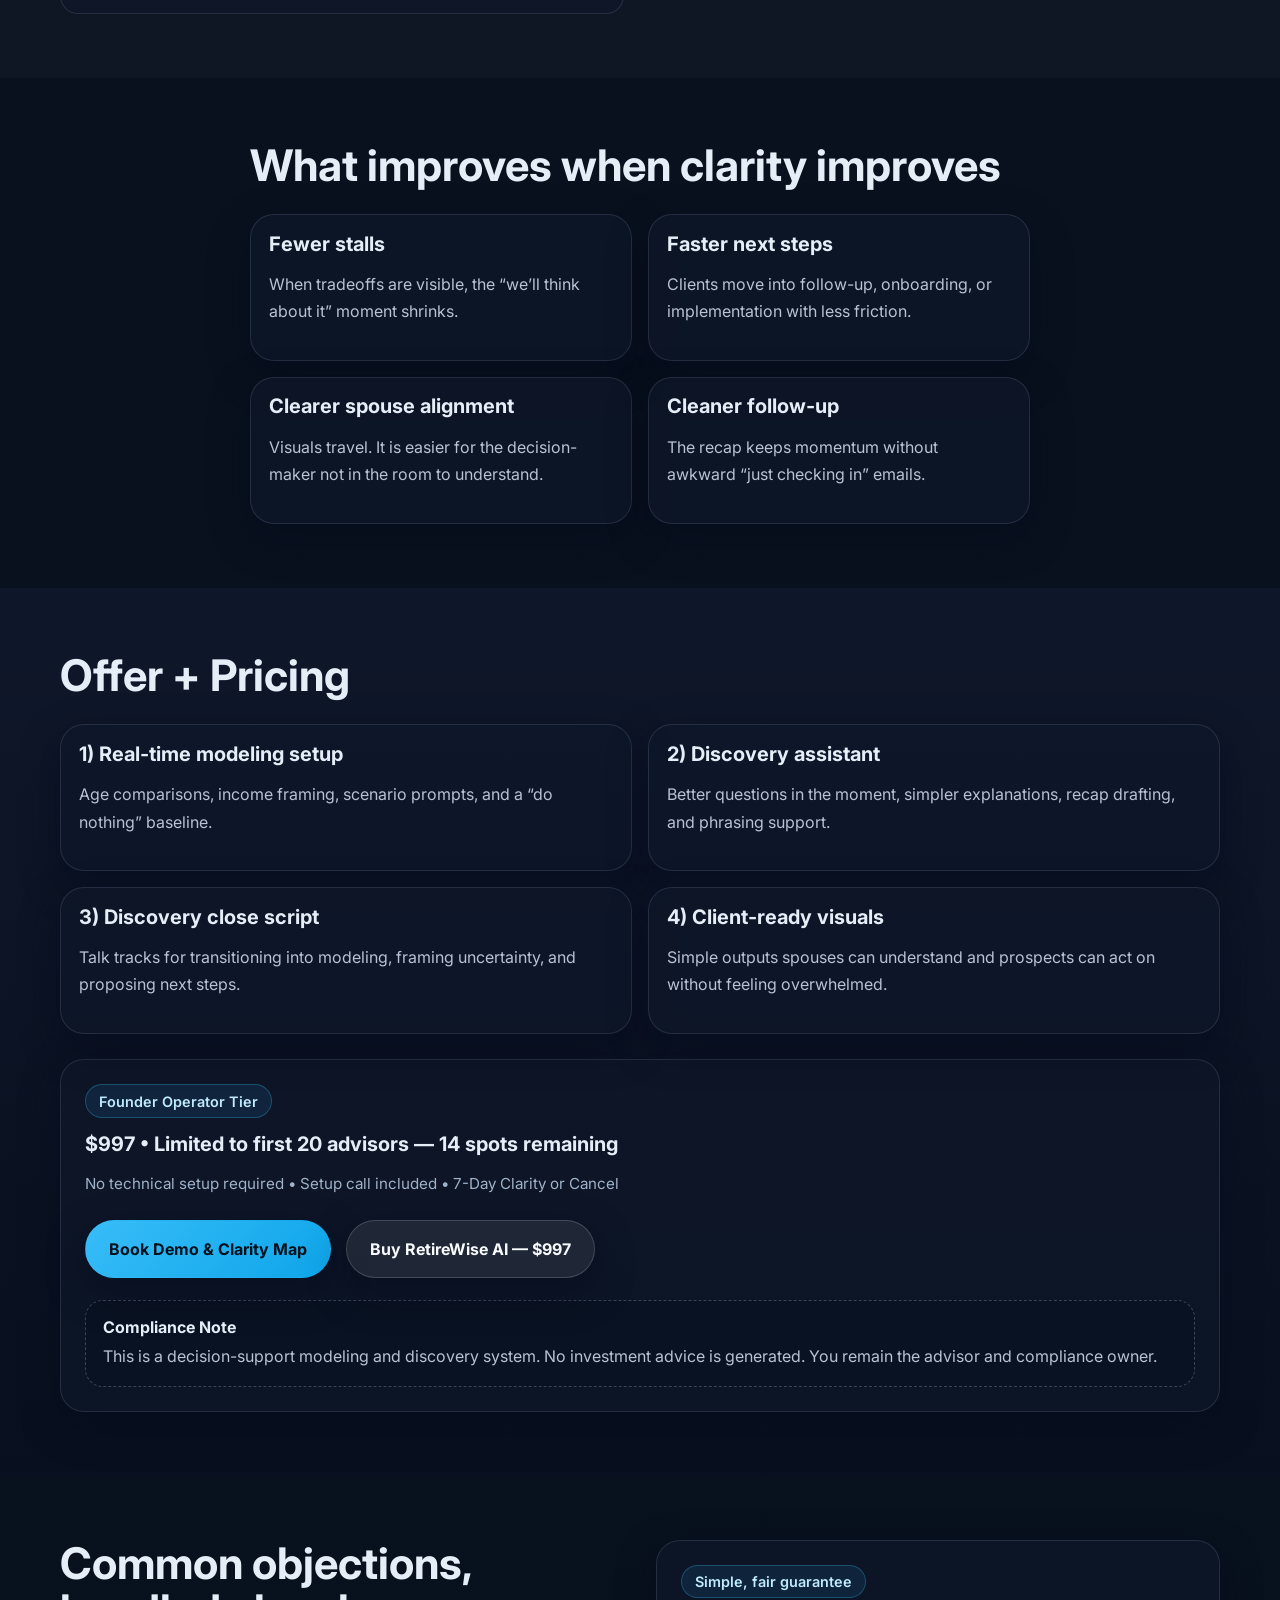
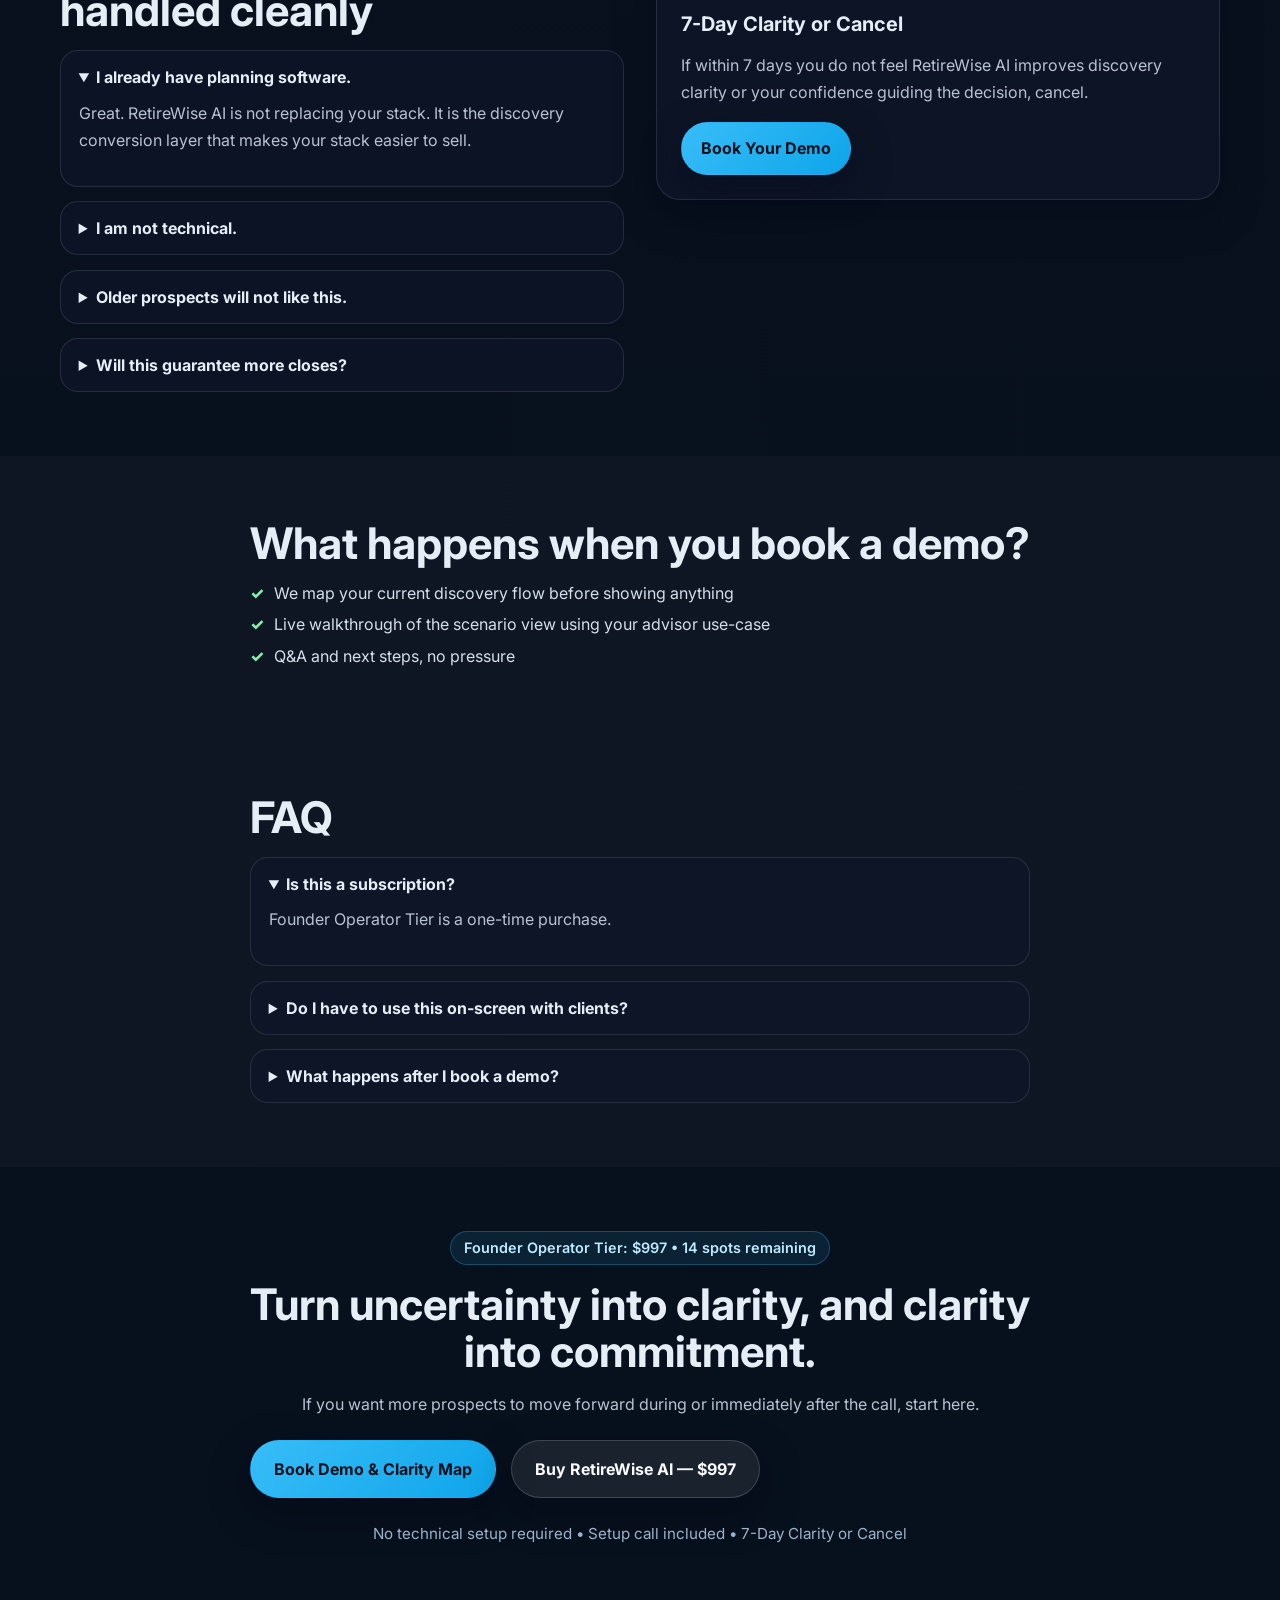
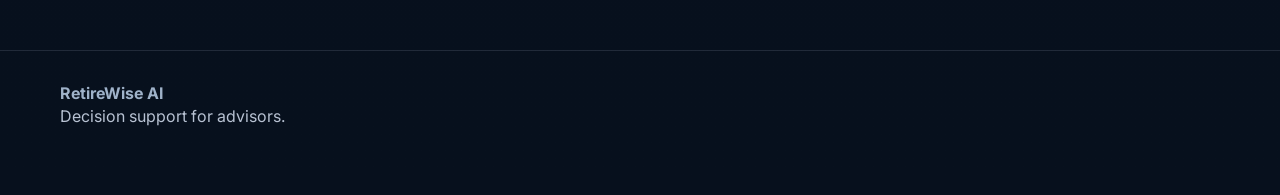
==== commit ac542930: "CRO agent improvements: index.html" ====
--- a/index.html
+++ b/index.html
@@ -32,7 +32,7 @@
       <div class="container nav">
         <div class="brand">RetireWise AI</div>
         <div class="nav-cta">
-          <a class="btn btn-primary" href="https://oncehub.com/PAGE-A2441E2BBC" target="_blank" rel="noopener">Book Demo / Setup Call</a>
+          <a class="btn btn-primary" href="https://oncehub.com/PAGE-A2441E2BBC" target="_blank" rel="noopener">Book Demo &amp; Clarity Map</a>
         </div>
       </div>
     </header>
@@ -42,15 +42,15 @@
       <section class="hero" id="top">
         <div class="container hero-grid">
           <div>
-            <span class="eyebrow">Founder Operator Tier: $997 • Limited to first 20 advisors • 14 spots remaining</span>
-            <h1>Stop hearing “let me think about it” after a great discovery call.</h1>
+            <span class="eyebrow">Founder Operator Tier: $997 • Limited to first 20 advisors • <span class="pulse" style="color: var(--success);">14 spots remaining</span></span>
+            <h1>Turn discovery calls into decisive action.</h1>
             <p class="hero-copy">
-              RetireWise AI helps you show retirement tradeoffs live on the call, so prospects can see the consequences of waiting,
-              compare options clearly, and move to the next step with confidence.
+              End the endless “let me think about it.” RetireWise AI turns retirement discovery calls into clear, live visual decisions,
+              so prospects understand tradeoffs, engage, and take next steps before you hang up.
             </p>
 
             <div class="cta-row">
-              <a class="btn btn-primary btn-lg" href="https://oncehub.com/PAGE-A2441E2BBC" target="_blank" rel="noopener">Book Demo / Setup Call</a>
+              <a class="btn btn-primary btn-lg" href="https://oncehub.com/PAGE-A2441E2BBC" target="_blank" rel="noopener">Book Demo &amp; Clarity Map</a>
             </div>
             <p class="micro">No technical setup required • Setup call included</p>
             <p class="fine-print">Works best for advisors running 5+ discovery calls/month.</p>
@@ -88,7 +88,7 @@
       <!-- 2) SOCIAL PROOF -->
       <section class="section muted social-proof" id="proof">
         <div class="container narrow">
-          <h2>Trusted by Advisors Improving Discovery Call Conversions</h2>
+          <h2>Advisors are closing decisions, not just discovery calls</h2>
           <p class="fine-print">Used by early operator advisors to improve clarity and decision-making in discovery calls.</p>
 
           <div class="testimonial-grid">
@@ -96,21 +96,21 @@
               <blockquote>
                 “This changed the tone of my discovery calls immediately. Prospects stopped asking abstract questions and started asking next-step questions.”
               </blockquote>
-              <figcaption>— RIA Advisor (Early Operator)</figcaption>
+              <figcaption>— S.W., RIA (Early Operator)</figcaption>
             </figure>
 
             <figure class="testimonial-card">
               <blockquote>
                 “This was the first time clients actually understood their retirement tradeoffs during the call.”
               </blockquote>
-              <figcaption>— CFP Practitioner</figcaption>
+              <figcaption>— J.M., CFP Practitioner</figcaption>
             </figure>
 
             <figure class="testimonial-card">
               <blockquote>
                 “The recap alone reduced the ‘we’ll think about it’ stall. It kept the decision alive after the meeting.”
               </blockquote>
-              <figcaption>— Wealth Manager</figcaption>
+              <figcaption>— A.K., Wealth Manager</figcaption>
             </figure>
           </div>
         </div>
@@ -286,7 +286,7 @@
             <p class="fine-print">No technical setup required • Setup call included • 7-Day Clarity or Cancel</p>
 
             <div class="cta-row">
-              <a class="btn btn-primary btn-lg" href="https://oncehub.com/PAGE-A2441E2BBC" target="_blank" rel="noopener">Book Demo / Setup Call</a>
+              <a class="btn btn-primary btn-lg" href="https://oncehub.com/PAGE-A2441E2BBC" target="_blank" rel="noopener">Book Demo &amp; Clarity Map</a>
               <a class="btn btn-secondary btn-lg" href="https://buy.stripe.com/aFadR89ef9jJ6Qh88kdEs09" target="_blank" rel="noopener">Buy RetireWise AI — $997</a>
             </div>
 
@@ -327,12 +327,24 @@
             </div>
           </div>
 
-          <div class="guarantee-box">
+          <div class="guarantee-box highlight">
             <span class="eyebrow">Simple, fair guarantee</span>
             <h3>7-Day Clarity or Cancel</h3>
             <p>If within 7 days you do not feel RetireWise AI improves discovery clarity or your confidence guiding the decision, cancel.</p>
             <a class="btn btn-primary" href="https://oncehub.com/PAGE-A2441E2BBC" target="_blank" rel="noopener">Book Your Demo</a>
           </div>
+        </div>
+      </section>
+
+      <!-- Microsection: reduce CTA anxiety -->
+      <section class="section muted" id="next-steps">
+        <div class="container narrow">
+          <h2>What happens when you book a demo?</h2>
+          <ul class="checklist">
+            <li>We map your current discovery flow before showing anything</li>
+            <li>Live walkthrough of the scenario view using your advisor use-case</li>
+            <li>Q&amp;A and next steps, no pressure</li>
+          </ul>
         </div>
       </section>
 
@@ -365,7 +377,7 @@
           <p>If you want more prospects to move forward during or immediately after the call, start here.</p>
 
           <div class="cta-row center">
-            <a class="btn btn-primary btn-lg" href="https://oncehub.com/PAGE-A2441E2BBC" target="_blank" rel="noopener">Book Demo / Setup Call</a>
+            <a class="btn btn-primary btn-lg" href="https://oncehub.com/PAGE-A2441E2BBC" target="_blank" rel="noopener">Book Demo &amp; Clarity Map</a>
             <a class="btn btn-secondary btn-lg" href="https://buy.stripe.com/aFadR89ef9jJ6Qh88kdEs09" target="_blank" rel="noopener">Buy RetireWise AI — $997</a>
           </div>
 
--- a/styles.css
+++ b/styles.css
@@ -168,8 +168,81 @@
   color: #9fb2c9;
 }
 
+/* Social proof */
+.testimonial-grid {
+  display: grid;
+  gap: 1rem;
+  grid-template-columns: repeat(3, minmax(0, 1fr));
+  margin-top: 1.6rem;
+}
+.testimonial-card {
+  border: 1px solid var(--line);
+  border-radius: var(--radius);
+  background: rgba(15, 23, 42, 0.6);
+  box-shadow: var(--shadow);
+  padding: 1.2rem 1.25rem;
+  margin: 0;
+}
+.testimonial-card blockquote {
+  margin: 0;
+  color: #dbe5f3;
+  line-height: 1.6;
+  font-weight: 600;
+}
+.testimonial-card figcaption {
+  margin-top: 0.9rem;
+  color: #9fb2c9;
+  font-weight: 700;
+  font-size: 0.98rem;
+}
+
+/* Demo visual mock */
+.demo-mock {
+  border: 1px solid rgba(56, 189, 248, 0.22);
+  background: linear-gradient(180deg, rgba(56, 189, 248, 0.08), rgba(15, 23, 42, 0.65));
+  border-radius: var(--radius);
+  padding: 1.2rem;
+}
+.demo-mock--large { padding: 1.5rem; }
+.demo-mock__title { font-weight: 800; font-size: 1.1rem; margin-bottom: 0.35rem; }
+.demo-mock__subtitle { color: #bfeaff; font-weight: 700; margin-bottom: 1rem; }
+.demo-mock__caption { margin: 0.9rem 0 0; color: var(--muted); }
+.demo-mock__grid {
+  display: grid;
+  grid-template-columns: repeat(3, minmax(0, 1fr));
+  gap: 0.65rem;
+  align-items: center;
+}
+.demo-chip {
+  border: 1px solid rgba(248, 250, 252, 0.16);
+  background: rgba(248, 250, 252, 0.06);
+  border-radius: 999px;
+  padding: 0.55rem 0.75rem;
+  text-align: center;
+  color: #e8f2ff;
+  font-weight: 800;
+}
+.demo-line {
+  grid-column: 1 / -1;
+  height: 1px;
+  background: rgba(148, 163, 184, 0.22);
+  margin-top: 0.2rem;
+}
+
+/* Compliance note */
+.compliance-note {
+  margin-top: 1.1rem;
+  padding: 1rem 1.05rem;
+  border-radius: 18px;
+  border: 1px dashed rgba(148, 163, 184, 0.35);
+  background: rgba(8, 16, 31, 0.35);
+}
+.compliance-note strong { display: inline-block; margin-bottom: 0.35rem; }
+.compliance-note p { margin: 0; }
+
 @media (max-width: 900px) {
   .hero-grid, .two-col, .footer-grid, .pain-grid, .offer-grid { grid-template-columns: 1fr; }
   .nav { min-height: auto; padding: 1rem 0; align-items: flex-start; }
   .nav, .nav-cta { flex-direction: column; }
-}
+  .testimonial-grid { grid-template-columns: 1fr; }
+}
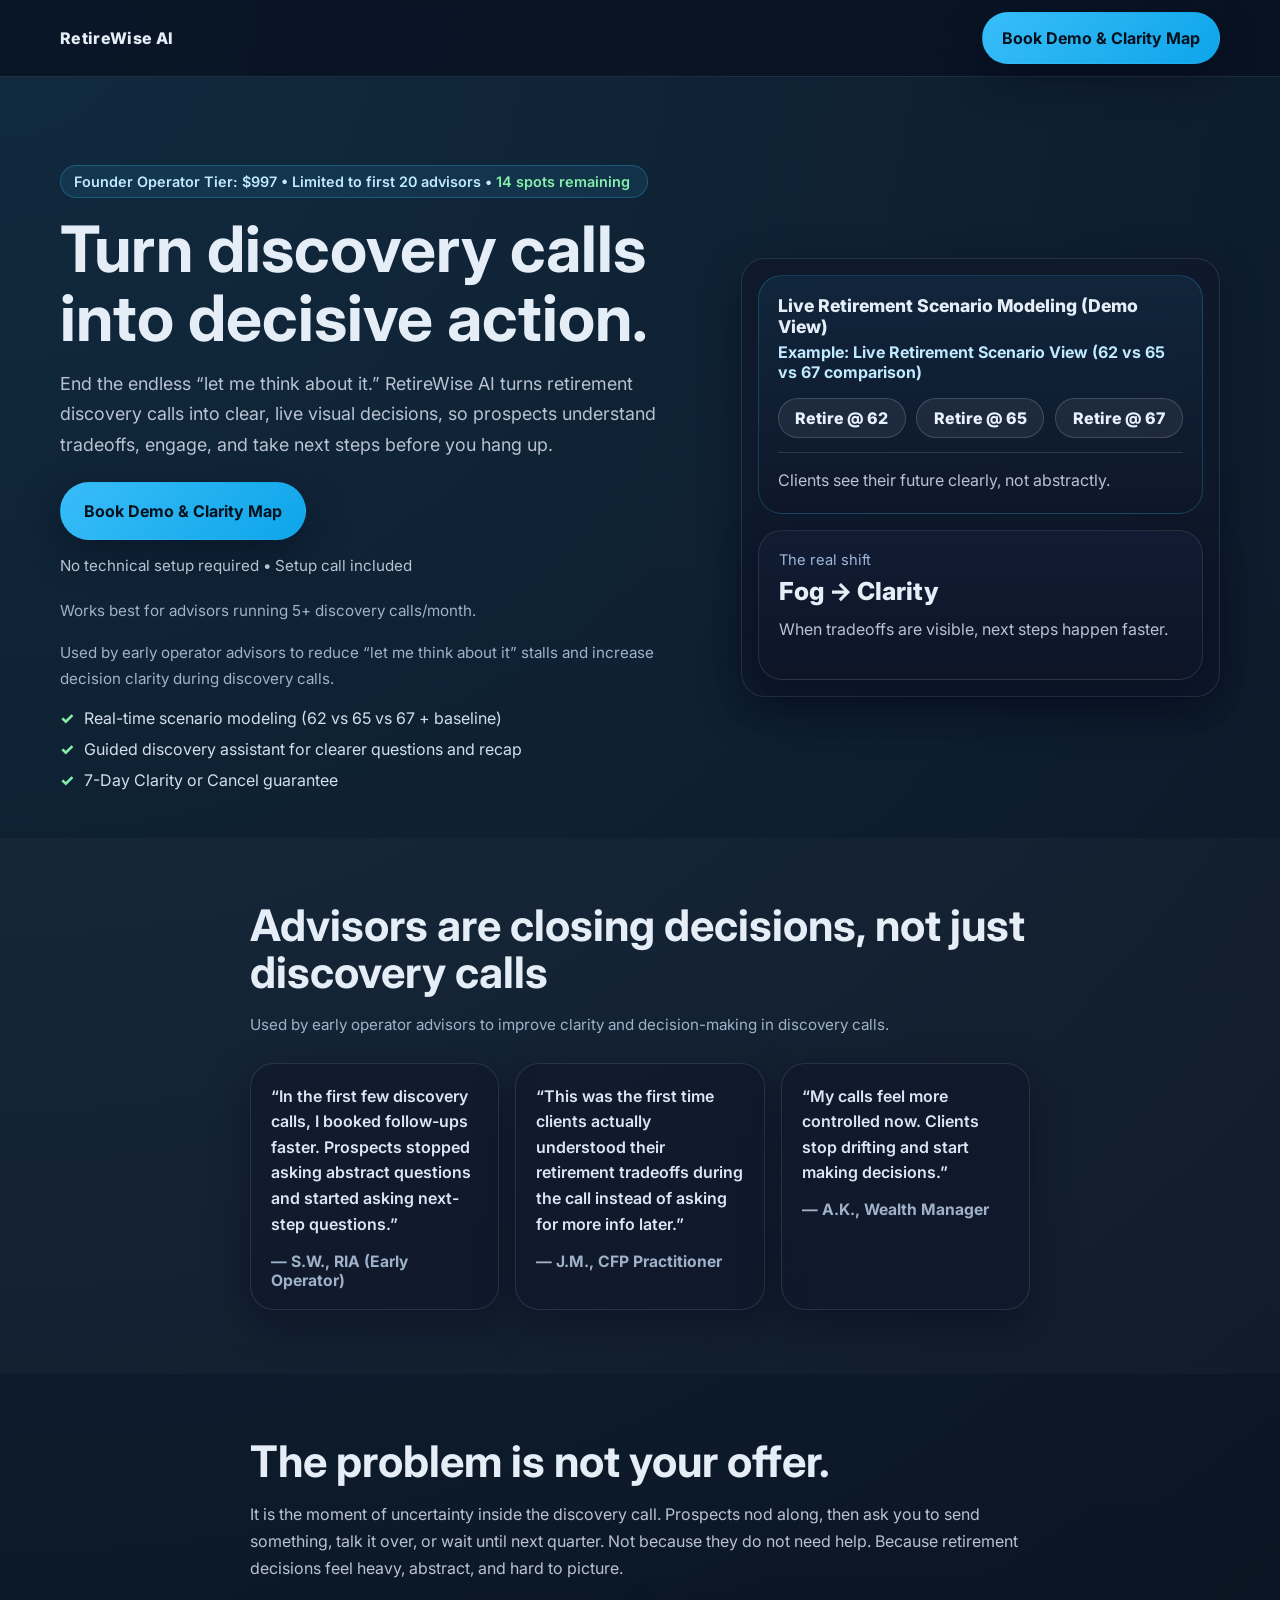
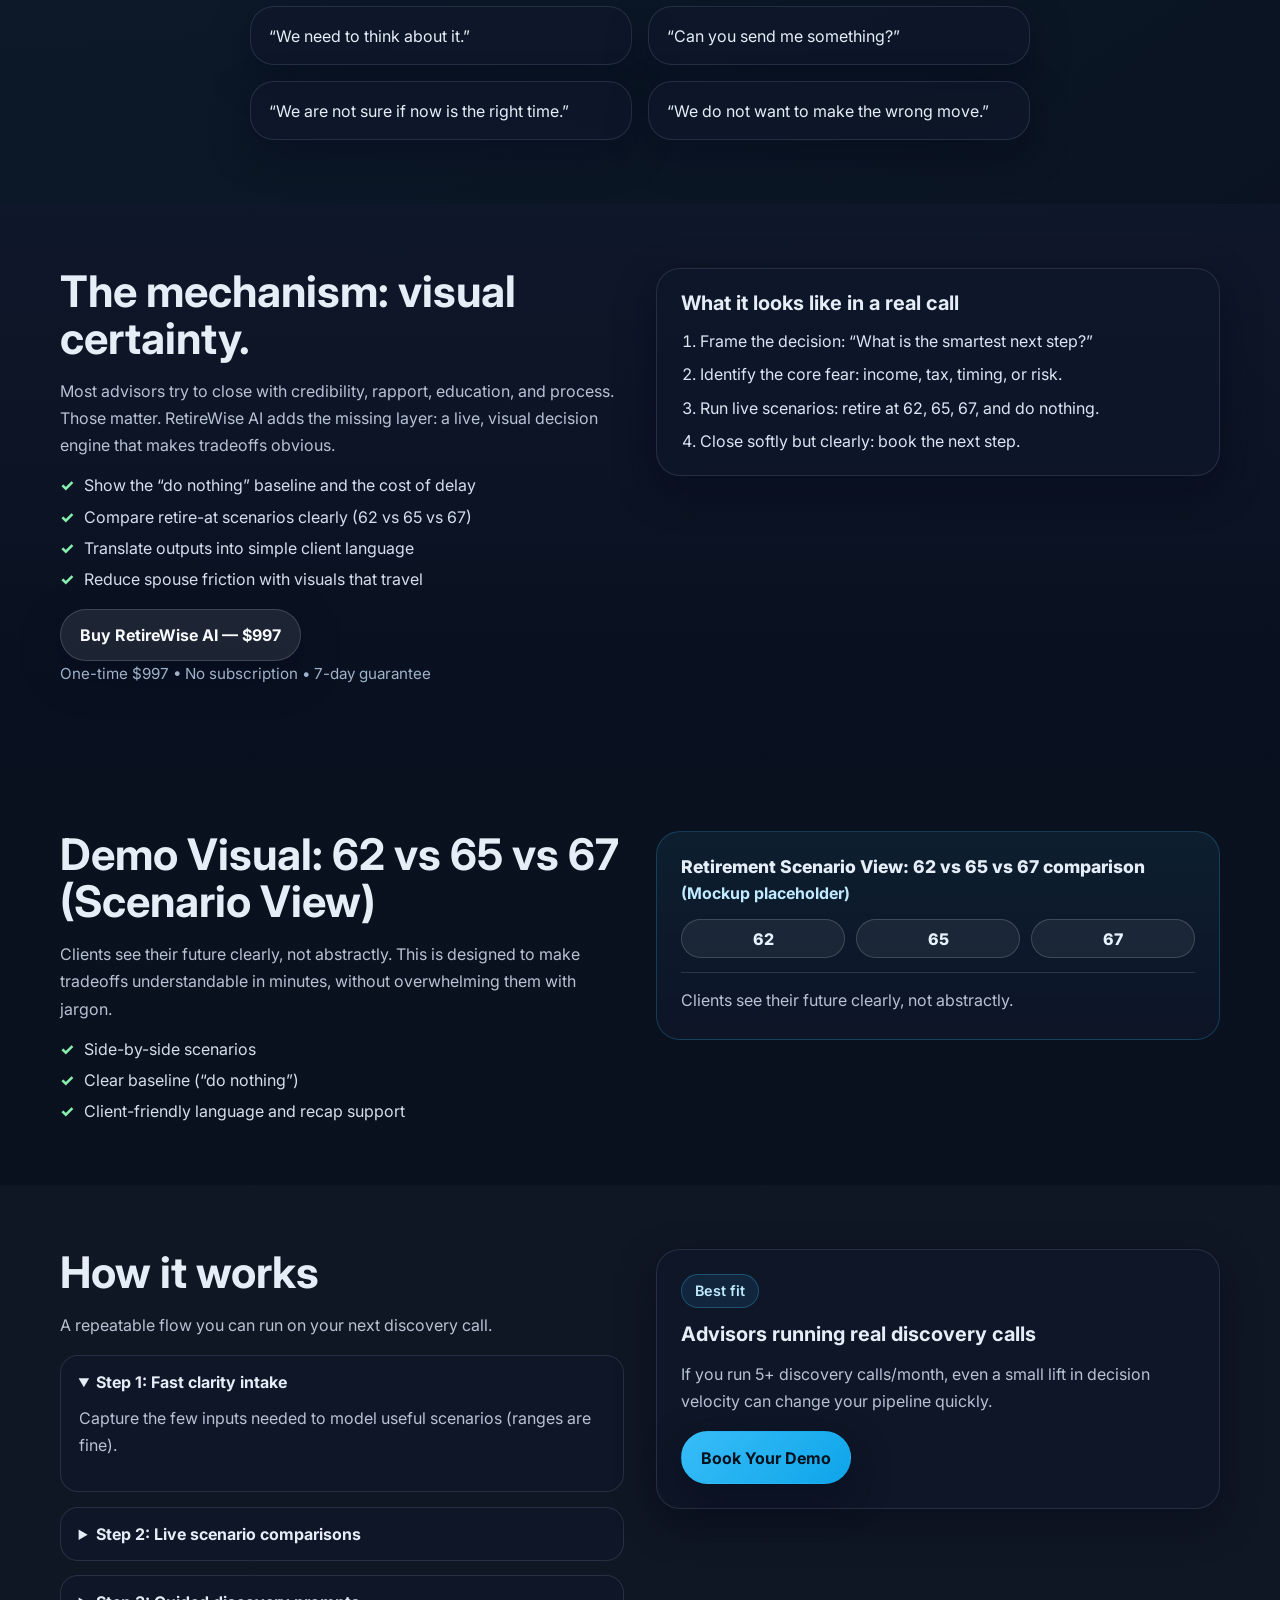
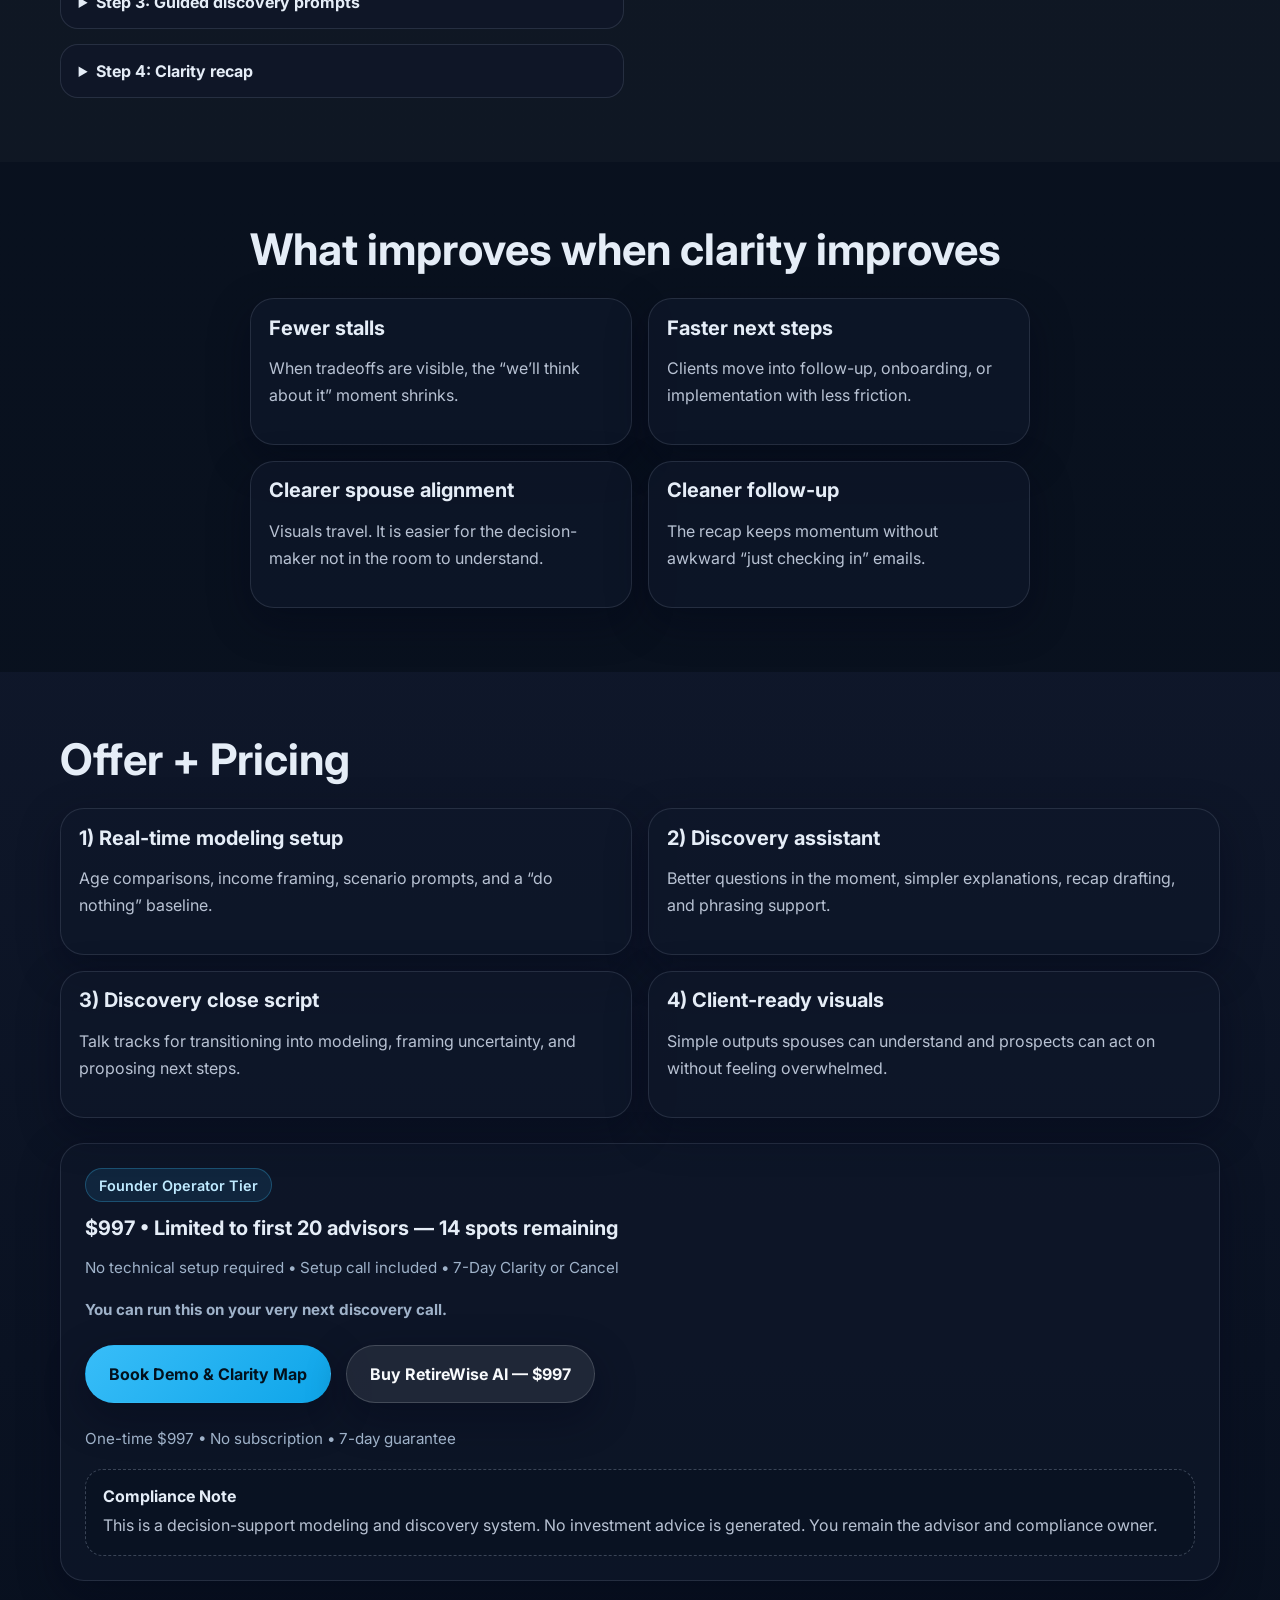
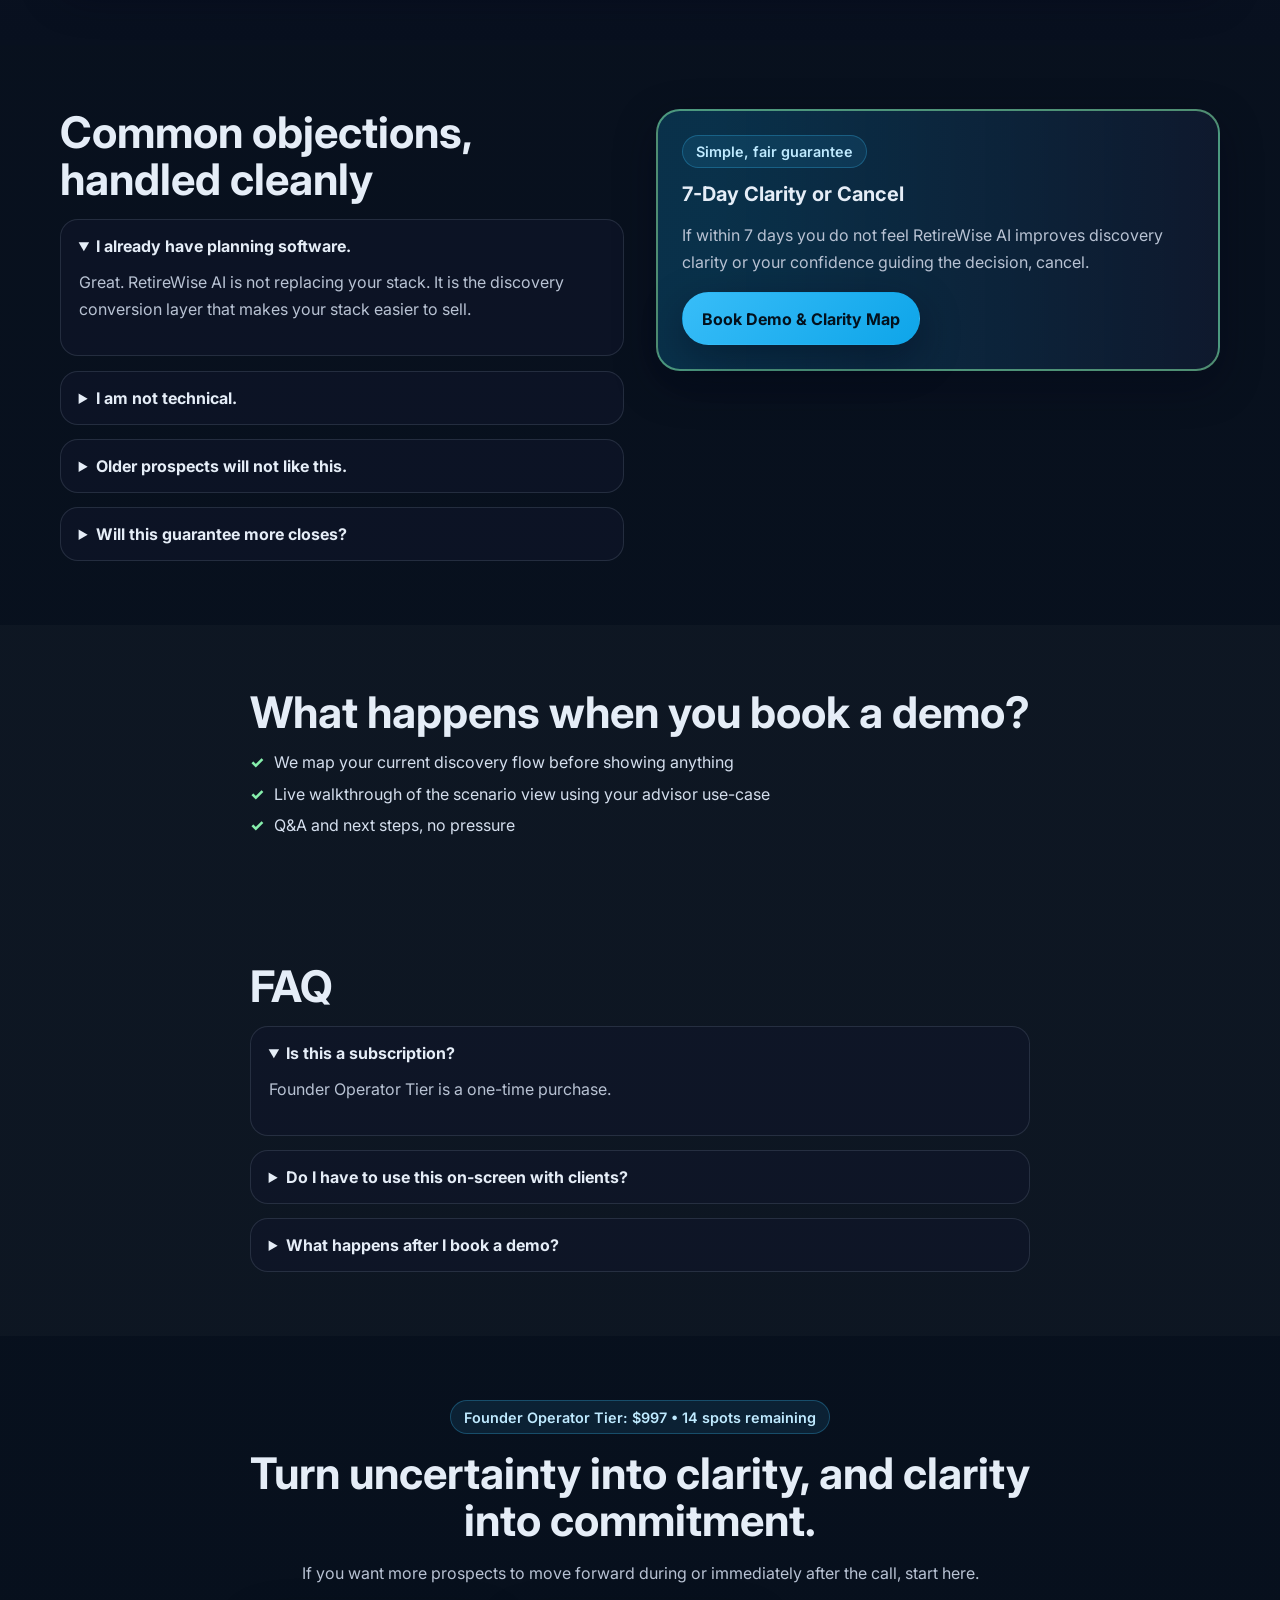
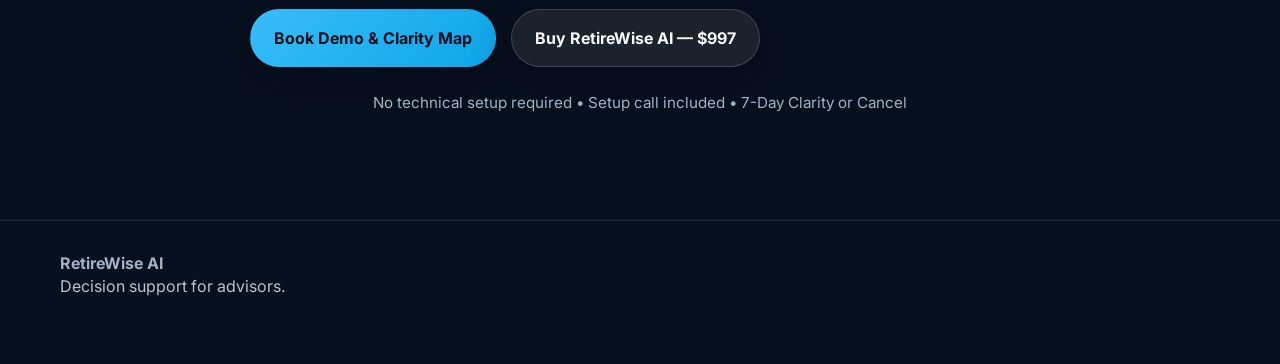
==== commit 8cb62a65: "Trust layer upgrades (testimonials + friction reducers)" ====
--- a/index.html
+++ b/index.html
@@ -54,6 +54,7 @@
             </div>
             <p class="micro">No technical setup required • Setup call included</p>
             <p class="fine-print">Works best for advisors running 5+ discovery calls/month.</p>
+            <p class="fine-print">Used by early operator advisors to reduce “let me think about it” stalls and increase decision clarity during discovery calls.</p>
 
             <ul class="micro-points">
               <li>Real-time scenario modeling (62 vs 65 vs 67 + baseline)</li>
@@ -66,7 +67,7 @@
           <div class="hero-card">
             <div class="demo-mock" aria-label="Live Retirement Scenario Modeling (Demo View)">
               <div class="demo-mock__title">Live Retirement Scenario Modeling (Demo View)</div>
-              <div class="demo-mock__subtitle">Retirement Scenario View: 62 vs 65 vs 67 comparison</div>
+              <div class="demo-mock__subtitle">Example: Live Retirement Scenario View (62 vs 65 vs 67 comparison)</div>
               <div class="demo-mock__grid" role="presentation">
                 <div class="demo-chip">Retire @ 62</div>
                 <div class="demo-chip">Retire @ 65</div>
@@ -94,21 +95,21 @@
           <div class="testimonial-grid">
             <figure class="testimonial-card">
               <blockquote>
-                “This changed the tone of my discovery calls immediately. Prospects stopped asking abstract questions and started asking next-step questions.”
+                “In the first few discovery calls, I booked follow-ups faster. Prospects stopped asking abstract questions and started asking next-step questions.”
               </blockquote>
               <figcaption>— S.W., RIA (Early Operator)</figcaption>
             </figure>
 
             <figure class="testimonial-card">
               <blockquote>
-                “This was the first time clients actually understood their retirement tradeoffs during the call.”
+                “This was the first time clients actually understood their retirement tradeoffs during the call instead of asking for more info later.”
               </blockquote>
               <figcaption>— J.M., CFP Practitioner</figcaption>
             </figure>
 
             <figure class="testimonial-card">
               <blockquote>
-                “The recap alone reduced the ‘we’ll think about it’ stall. It kept the decision alive after the meeting.”
+                “My calls feel more controlled now. Clients stop drifting and start making decisions.”
               </blockquote>
               <figcaption>— A.K., Wealth Manager</figcaption>
             </figure>
@@ -154,6 +155,7 @@
             <div class="cta-inline">
               <a class="btn btn-secondary" href="https://buy.stripe.com/aFadR89ef9jJ6Qh88kdEs09" target="_blank" rel="noopener">Buy RetireWise AI — $997</a>
             </div>
+            <p class="fine-print">One-time $997 • No subscription • 7-day guarantee</p>
           </div>
 
           <div class="callout">
@@ -284,11 +286,14 @@
             <span class="eyebrow">Founder Operator Tier</span>
             <h3>$997 • Limited to first 20 advisors — 14 spots remaining</h3>
             <p class="fine-print">No technical setup required • Setup call included • 7-Day Clarity or Cancel</p>
+            <p class="fine-print"><strong>You can run this on your very next discovery call.</strong></p>
 
             <div class="cta-row">
               <a class="btn btn-primary btn-lg" href="https://oncehub.com/PAGE-A2441E2BBC" target="_blank" rel="noopener">Book Demo &amp; Clarity Map</a>
               <a class="btn btn-secondary btn-lg" href="https://buy.stripe.com/aFadR89ef9jJ6Qh88kdEs09" target="_blank" rel="noopener">Buy RetireWise AI — $997</a>
             </div>
+
+            <p class="fine-print">One-time $997 • No subscription • 7-day guarantee</p>
 
             <!-- Priority 5: Compliance visibility -->
             <div class="compliance-note">
@@ -331,7 +336,7 @@
             <span class="eyebrow">Simple, fair guarantee</span>
             <h3>7-Day Clarity or Cancel</h3>
             <p>If within 7 days you do not feel RetireWise AI improves discovery clarity or your confidence guiding the decision, cancel.</p>
-            <a class="btn btn-primary" href="https://oncehub.com/PAGE-A2441E2BBC" target="_blank" rel="noopener">Book Your Demo</a>
+            <a class="btn btn-primary" href="https://oncehub.com/PAGE-A2441E2BBC" target="_blank" rel="noopener">Book Demo &amp; Clarity Map</a>
           </div>
         </div>
       </section>
--- a/styles.css
+++ b/styles.css
@@ -240,6 +240,19 @@
 .compliance-note strong { display: inline-block; margin-bottom: 0.35rem; }
 .compliance-note p { margin: 0; }
 
+/* CRO enhancements */
+@keyframes pulse {
+  0% { box-shadow: 0 0 0 0 rgba(56, 189, 248, 0.55); }
+  70% { box-shadow: 0 0 0 12px rgba(56, 189, 248, 0); }
+  100% { box-shadow: 0 0 0 0 rgba(56, 189, 248, 0); }
+}
+.pulse { animation: pulse 1.6s infinite; border-radius: 999px; padding: 0 0.25rem; }
+
+.guarantee-box.highlight {
+  background: linear-gradient(90deg, rgba(14, 165, 233, 0.22) 10%, rgba(17, 28, 51, 0.75) 100%);
+  border: 2px solid rgba(134, 239, 172, 0.55);
+}
+
 @media (max-width: 900px) {
   .hero-grid, .two-col, .footer-grid, .pain-grid, .offer-grid { grid-template-columns: 1fr; }
   .nav { min-height: auto; padding: 1rem 0; align-items: flex-start; }
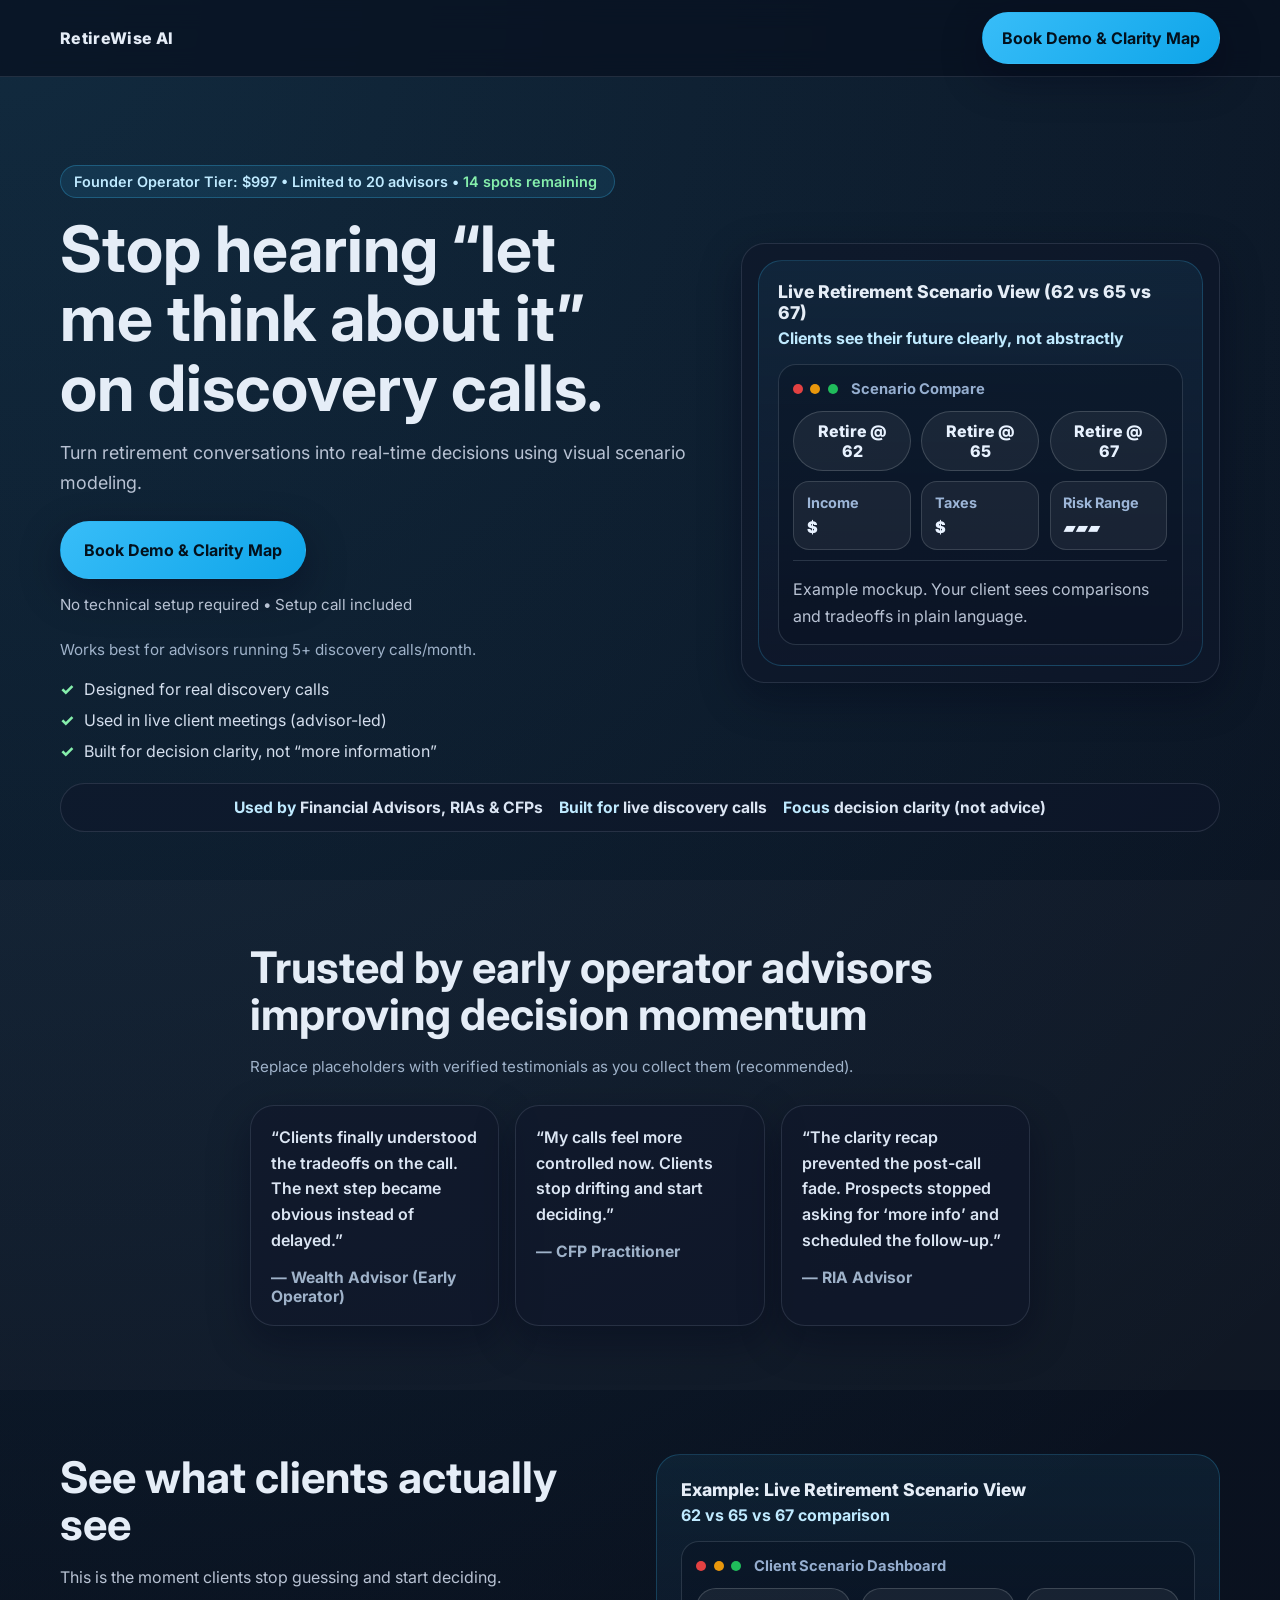
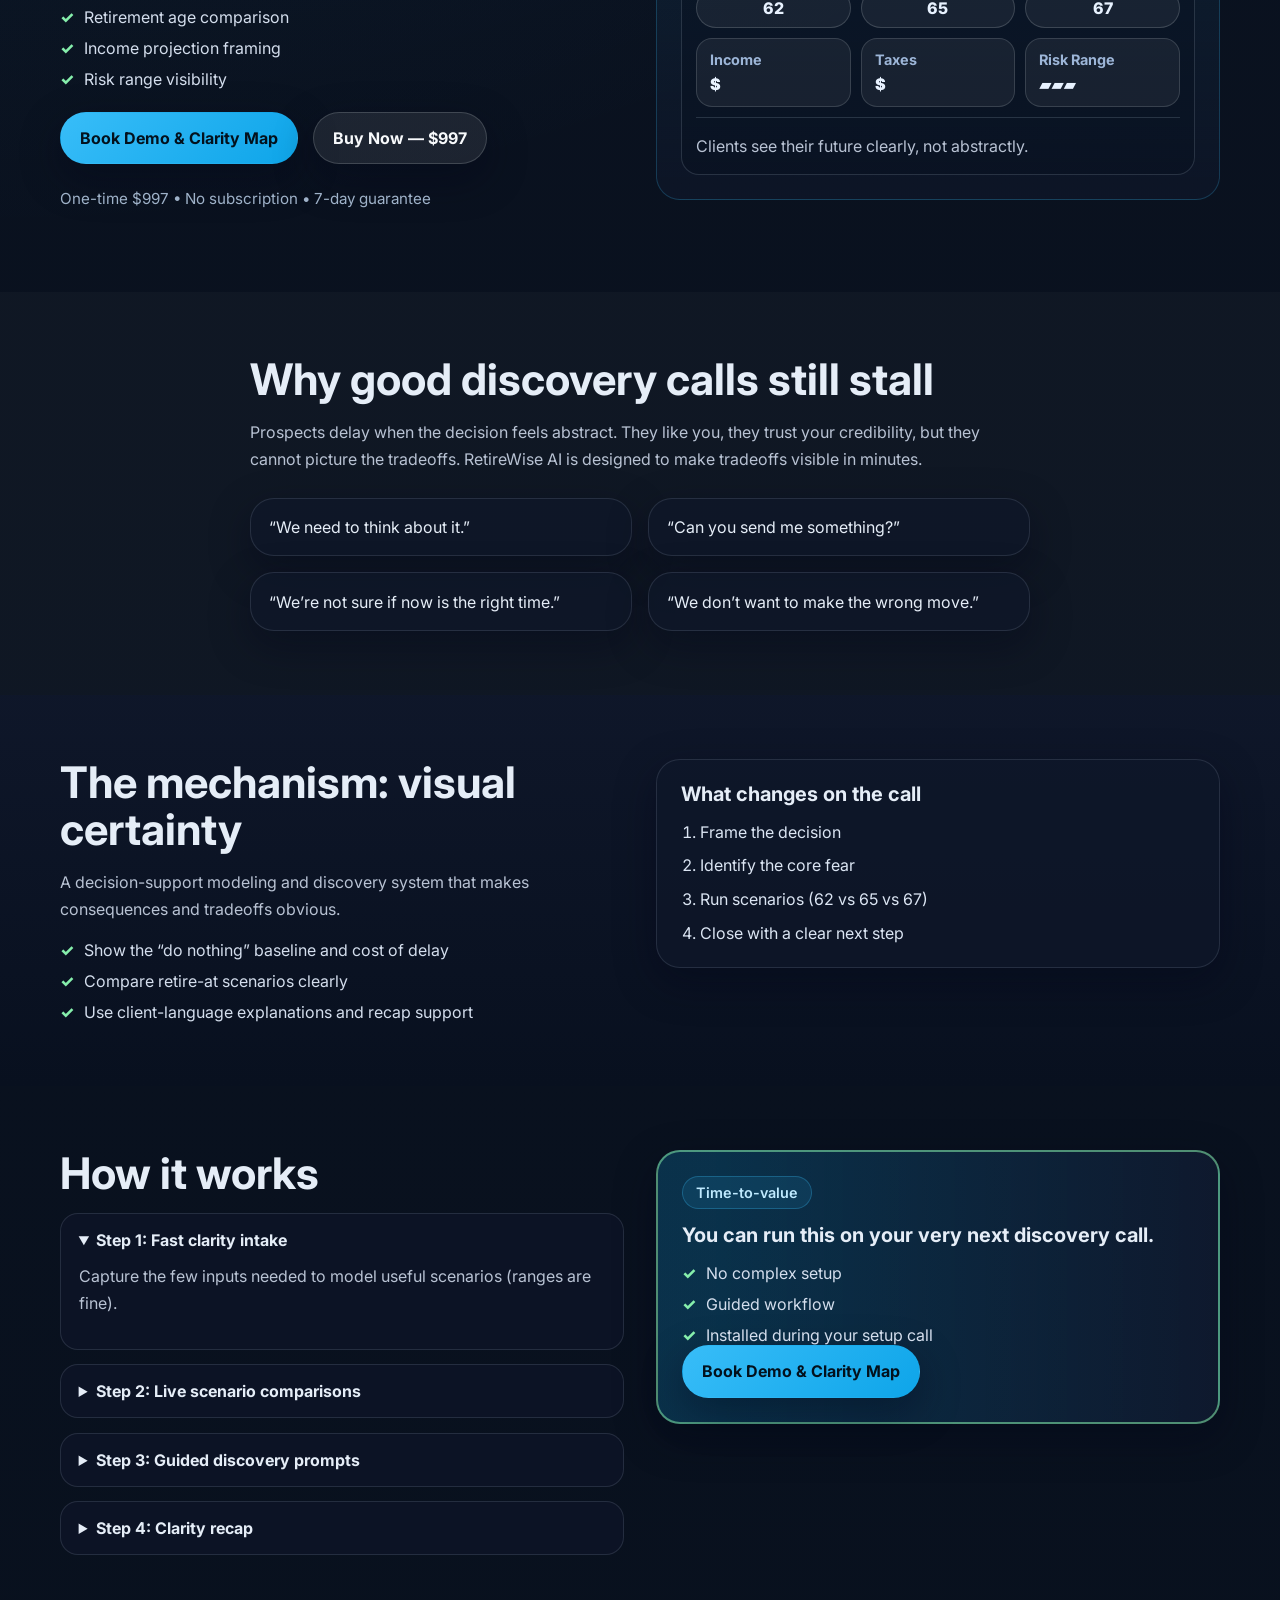
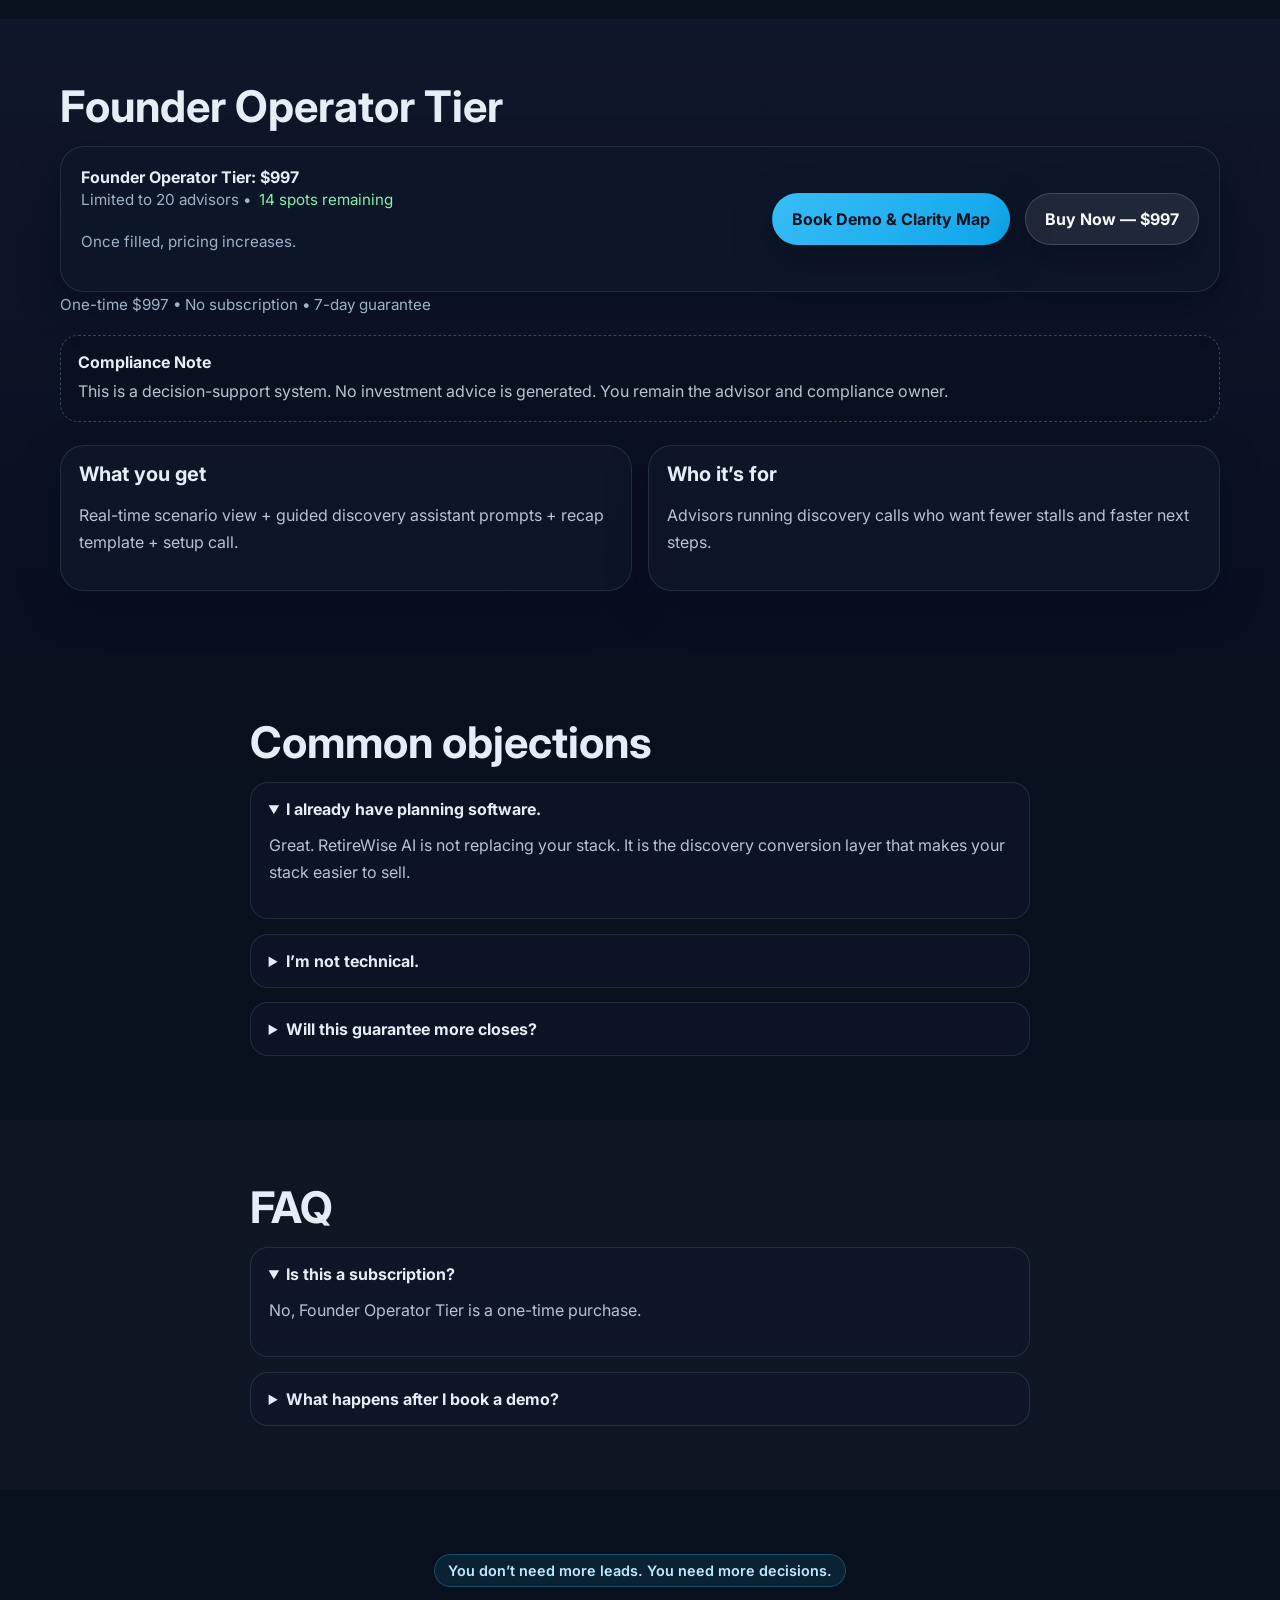
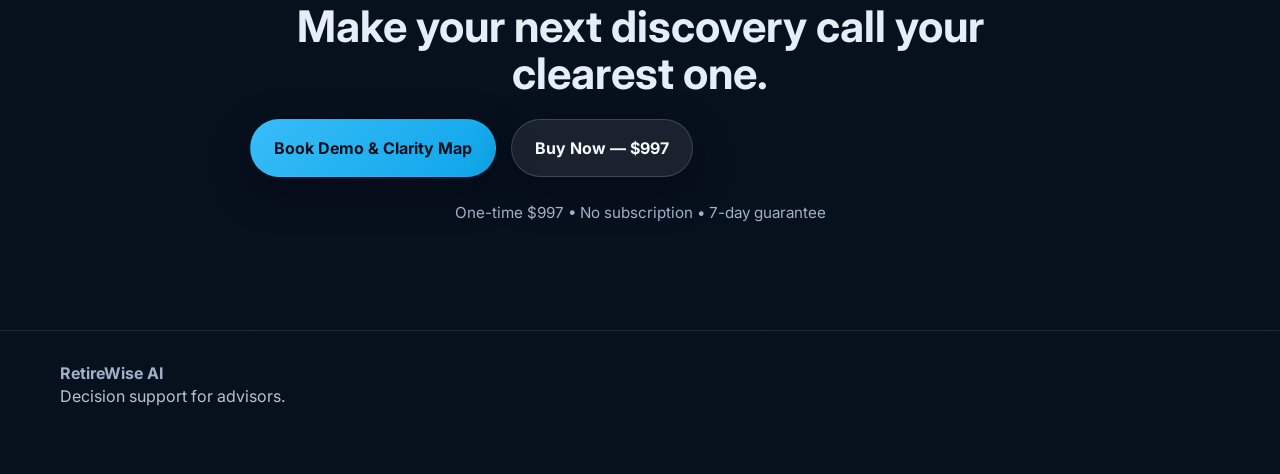
==== commit 92404e4b: "Full UX + visual CRO rebuild: index.html" ====
--- a/index.html
+++ b/index.html
@@ -7,11 +7,11 @@
     <title>RetireWise AI | Turn Discovery Calls Into Decisions</title>
     <meta
       name="description"
-      content="RetireWise AI helps advisors turn retirement discovery calls into real-time decision events using visual scenario modeling and a guided discovery assistant."
+      content="Turn retirement conversations into real-time decisions using visual scenario modeling and a guided discovery assistant."
     />
 
     <meta property="og:title" content="RetireWise AI" />
-    <meta property="og:description" content="Stop hearing “let me think about it” after a great discovery call." />
+    <meta property="og:description" content="Stop hearing “let me think about it” on discovery calls." />
     <meta property="og:type" content="website" />
     <meta property="og:url" content="https://retirewise-ai-alpha.vercel.app" />
 
@@ -38,173 +38,185 @@
     </header>
 
     <main>
-      <!-- 1) HERO (single CTA) -->
+      <!-- HERO = visual + trust (single CTA) -->
       <section class="hero" id="top">
         <div class="container hero-grid">
           <div>
-            <span class="eyebrow">Founder Operator Tier: $997 • Limited to first 20 advisors • <span class="pulse" style="color: var(--success);">14 spots remaining</span></span>
-            <h1>Turn discovery calls into decisive action.</h1>
-            <p class="hero-copy">
-              End the endless “let me think about it.” RetireWise AI turns retirement discovery calls into clear, live visual decisions,
-              so prospects understand tradeoffs, engage, and take next steps before you hang up.
-            </p>
+            <span class="eyebrow">Founder Operator Tier: $997 • Limited to 20 advisors • <span class="pulse" style="color: var(--success);">14 spots remaining</span></span>
+            <h1>Stop hearing “let me think about it” on discovery calls.</h1>
+            <p class="hero-copy">Turn retirement conversations into real-time decisions using visual scenario modeling.</p>
 
             <div class="cta-row">
               <a class="btn btn-primary btn-lg" href="https://oncehub.com/PAGE-A2441E2BBC" target="_blank" rel="noopener">Book Demo &amp; Clarity Map</a>
             </div>
             <p class="micro">No technical setup required • Setup call included</p>
             <p class="fine-print">Works best for advisors running 5+ discovery calls/month.</p>
-            <p class="fine-print">Used by early operator advisors to reduce “let me think about it” stalls and increase decision clarity during discovery calls.</p>
 
             <ul class="micro-points">
-              <li>Real-time scenario modeling (62 vs 65 vs 67 + baseline)</li>
-              <li>Guided discovery assistant for clearer questions and recap</li>
-              <li>7-Day Clarity or Cancel guarantee</li>
+              <li>Designed for real discovery calls</li>
+              <li>Used in live client meetings (advisor-led)</li>
+              <li>Built for decision clarity, not “more information”</li>
             </ul>
           </div>
 
-          <!-- Priority 2: Demo visual in hero -->
           <div class="hero-card">
-            <div class="demo-mock" aria-label="Live Retirement Scenario Modeling (Demo View)">
-              <div class="demo-mock__title">Live Retirement Scenario Modeling (Demo View)</div>
-              <div class="demo-mock__subtitle">Example: Live Retirement Scenario View (62 vs 65 vs 67 comparison)</div>
-              <div class="demo-mock__grid" role="presentation">
-                <div class="demo-chip">Retire @ 62</div>
-                <div class="demo-chip">Retire @ 65</div>
-                <div class="demo-chip">Retire @ 67</div>
+            <div class="demo-mock demo-mock--hero" aria-label="Live Retirement Scenario View (62 vs 65 vs 67)">
+              <div class="demo-mock__title">Live Retirement Scenario View (62 vs 65 vs 67)</div>
+              <div class="demo-mock__subtitle">Clients see their future clearly, not abstractly</div>
+              <div class="demo-ui">
+                <div class="demo-ui__topbar">
+                  <span class="dot red"></span><span class="dot yellow"></span><span class="dot green"></span>
+                  <span class="demo-ui__label">Scenario Compare</span>
+                </div>
+                <div class="demo-ui__row">
+                  <div class="demo-chip">Retire @ 62</div>
+                  <div class="demo-chip">Retire @ 65</div>
+                  <div class="demo-chip">Retire @ 67</div>
+                </div>
+                <div class="demo-ui__row">
+                  <div class="demo-stat"><span>Income</span><strong>$</strong></div>
+                  <div class="demo-stat"><span>Taxes</span><strong>$</strong></div>
+                  <div class="demo-stat"><span>Risk Range</span><strong>▰▰▰</strong></div>
+                </div>
                 <div class="demo-line"></div>
+                <p class="demo-mock__caption">Example mockup. Your client sees comparisons and tradeoffs in plain language.</p>
               </div>
-              <p class="demo-mock__caption">Clients see their future clearly, not abstractly.</p>
-            </div>
-
-            <div class="metric-card dark">
-              <div class="metric-label">The real shift</div>
-              <div class="metric-value">Fog → Clarity</div>
-              <p>When tradeoffs are visible, next steps happen faster.</p>
-            </div>
-          </div>
-        </div>
-      </section>
-
-      <!-- 2) SOCIAL PROOF -->
+            </div>
+          </div>
+        </div>
+
+        <!-- Proof bar under hero -->
+        <div class="container">
+          <div class="proof-bar" role="note" aria-label="Credibility strip">
+            <div class="proof-bar__item"><strong>Used by</strong> Financial Advisors, RIAs &amp; CFPs</div>
+            <div class="proof-bar__item"><strong>Built for</strong> live discovery calls</div>
+            <div class="proof-bar__item"><strong>Focus</strong> decision clarity (not advice)</div>
+          </div>
+        </div>
+      </section>
+
+      <!-- Social proof (near top) -->
       <section class="section muted social-proof" id="proof">
         <div class="container narrow">
-          <h2>Advisors are closing decisions, not just discovery calls</h2>
-          <p class="fine-print">Used by early operator advisors to improve clarity and decision-making in discovery calls.</p>
+          <h2>Trusted by early operator advisors improving decision momentum</h2>
+          <p class="fine-print">Replace placeholders with verified testimonials as you collect them (recommended).</p>
 
           <div class="testimonial-grid">
             <figure class="testimonial-card">
               <blockquote>
-                “In the first few discovery calls, I booked follow-ups faster. Prospects stopped asking abstract questions and started asking next-step questions.”
+                “Clients finally understood the tradeoffs on the call. The next step became obvious instead of delayed.”
               </blockquote>
-              <figcaption>— S.W., RIA (Early Operator)</figcaption>
+              <figcaption>— Wealth Advisor (Early Operator)</figcaption>
             </figure>
 
             <figure class="testimonial-card">
               <blockquote>
-                “This was the first time clients actually understood their retirement tradeoffs during the call instead of asking for more info later.”
+                “My calls feel more controlled now. Clients stop drifting and start deciding.”
               </blockquote>
-              <figcaption>— J.M., CFP Practitioner</figcaption>
+              <figcaption>— CFP Practitioner</figcaption>
             </figure>
 
             <figure class="testimonial-card">
               <blockquote>
-                “My calls feel more controlled now. Clients stop drifting and start making decisions.”
+                “The clarity recap prevented the post-call fade. Prospects stopped asking for ‘more info’ and scheduled the follow-up.”
               </blockquote>
-              <figcaption>— A.K., Wealth Manager</figcaption>
+              <figcaption>— RIA Advisor</figcaption>
             </figure>
           </div>
         </div>
       </section>
 
-      <!-- 3) PROBLEM -->
-      <section class="section" id="problem">
+      <!-- Demo section (make it feel real) -->
+      <section class="section" id="demo">
+        <div class="container two-col">
+          <div>
+            <h2>See what clients actually see</h2>
+            <p>This is the moment clients stop guessing and start deciding.</p>
+            <ul class="checklist">
+              <li>Retirement age comparison</li>
+              <li>Income projection framing</li>
+              <li>Risk range visibility</li>
+            </ul>
+
+            <!-- Mid-page CTA hierarchy: Demo + Buy -->
+            <div class="cta-row">
+              <a class="btn btn-primary" href="https://oncehub.com/PAGE-A2441E2BBC" target="_blank" rel="noopener">Book Demo &amp; Clarity Map</a>
+              <a class="btn btn-secondary" href="https://buy.stripe.com/aFadR89ef9jJ6Qh88kdEs09" target="_blank" rel="noopener">Buy Now — $997</a>
+            </div>
+            <p class="fine-print">One-time $997 • No subscription • 7-day guarantee</p>
+          </div>
+
+          <div class="demo-mock demo-mock--large" aria-label="Example: Retirement Scenario View">
+            <div class="demo-mock__title">Example: Live Retirement Scenario View</div>
+            <div class="demo-mock__subtitle">62 vs 65 vs 67 comparison</div>
+            <div class="demo-ui">
+              <div class="demo-ui__topbar">
+                <span class="dot red"></span><span class="dot yellow"></span><span class="dot green"></span>
+                <span class="demo-ui__label">Client Scenario Dashboard</span>
+              </div>
+              <div class="demo-ui__row">
+                <div class="demo-chip">62</div>
+                <div class="demo-chip">65</div>
+                <div class="demo-chip">67</div>
+              </div>
+              <div class="demo-ui__row">
+                <div class="demo-stat"><span>Income</span><strong>$</strong></div>
+                <div class="demo-stat"><span>Taxes</span><strong>$</strong></div>
+                <div class="demo-stat"><span>Risk Range</span><strong>▰▰▰</strong></div>
+              </div>
+              <div class="demo-line"></div>
+              <p class="demo-mock__caption">Clients see their future clearly, not abstractly.</p>
+            </div>
+          </div>
+        </div>
+      </section>
+
+      <!-- Problem -->
+      <section class="section muted" id="problem">
         <div class="container narrow">
-          <h2>The problem is not your offer.</h2>
+          <h2>Why good discovery calls still stall</h2>
           <p>
-            It is the moment of uncertainty inside the discovery call. Prospects nod along, then ask you to send something,
-            talk it over, or wait until next quarter. Not because they do not need help. Because retirement decisions feel heavy,
-            abstract, and hard to picture.
+            Prospects delay when the decision feels abstract. They like you, they trust your credibility, but they cannot picture the tradeoffs.
+            RetireWise AI is designed to make tradeoffs visible in minutes.
           </p>
           <div class="pain-grid">
             <div class="pain-item">“We need to think about it.”</div>
             <div class="pain-item">“Can you send me something?”</div>
-            <div class="pain-item">“We are not sure if now is the right time.”</div>
-            <div class="pain-item">“We do not want to make the wrong move.”</div>
-          </div>
-        </div>
-      </section>
-
-      <!-- 4) MECHANISM (Visual Certainty) -->
+            <div class="pain-item">“We’re not sure if now is the right time.”</div>
+            <div class="pain-item">“We don’t want to make the wrong move.”</div>
+          </div>
+        </div>
+      </section>
+
+      <!-- Mechanism -->
       <section class="section dark-band" id="mechanism">
         <div class="container two-col">
           <div>
-            <h2>The mechanism: visual certainty.</h2>
-            <p>
-              Most advisors try to close with credibility, rapport, education, and process. Those matter.
-              RetireWise AI adds the missing layer: a live, visual decision engine that makes tradeoffs obvious.
-            </p>
+            <h2>The mechanism: visual certainty</h2>
+            <p>A decision-support modeling and discovery system that makes consequences and tradeoffs obvious.</p>
             <ul class="checklist">
-              <li>Show the “do nothing” baseline and the cost of delay</li>
-              <li>Compare retire-at scenarios clearly (62 vs 65 vs 67)</li>
-              <li>Translate outputs into simple client language</li>
-              <li>Reduce spouse friction with visuals that travel</li>
+              <li>Show the “do nothing” baseline and cost of delay</li>
+              <li>Compare retire-at scenarios clearly</li>
+              <li>Use client-language explanations and recap support</li>
             </ul>
-
-            <!-- Buy Now allowed here (Priority 3) -->
-            <div class="cta-inline">
-              <a class="btn btn-secondary" href="https://buy.stripe.com/aFadR89ef9jJ6Qh88kdEs09" target="_blank" rel="noopener">Buy RetireWise AI — $997</a>
-            </div>
-            <p class="fine-print">One-time $997 • No subscription • 7-day guarantee</p>
-          </div>
-
+          </div>
           <div class="callout">
-            <h3>What it looks like in a real call</h3>
+            <h3>What changes on the call</h3>
             <ol>
-              <li>Frame the decision: “What is the smartest next step?”</li>
-              <li>Identify the core fear: income, tax, timing, or risk.</li>
-              <li>Run live scenarios: retire at 62, 65, 67, and do nothing.</li>
-              <li>Close softly but clearly: book the next step.</li>
+              <li>Frame the decision</li>
+              <li>Identify the core fear</li>
+              <li>Run scenarios (62 vs 65 vs 67)</li>
+              <li>Close with a clear next step</li>
             </ol>
           </div>
         </div>
       </section>
 
-      <!-- 5) DEMO VISUAL (dedicated section to match required order) -->
-      <section class="section" id="demo">
-        <div class="container two-col">
-          <div>
-            <h2>Demo Visual: 62 vs 65 vs 67 (Scenario View)</h2>
-            <p>
-              Clients see their future clearly, not abstractly. This is designed to make tradeoffs understandable in minutes,
-              without overwhelming them with jargon.
-            </p>
-            <ul class="checklist">
-              <li>Side-by-side scenarios</li>
-              <li>Clear baseline (“do nothing”)</li>
-              <li>Client-friendly language and recap support</li>
-            </ul>
-          </div>
-          <div class="demo-mock demo-mock--large" aria-label="Retirement Scenario View: 62 vs 65 vs 67 comparison">
-            <div class="demo-mock__title">Retirement Scenario View: 62 vs 65 vs 67 comparison</div>
-            <div class="demo-mock__subtitle">(Mockup placeholder)</div>
-            <div class="demo-mock__grid" role="presentation">
-              <div class="demo-chip">62</div>
-              <div class="demo-chip">65</div>
-              <div class="demo-chip">67</div>
-              <div class="demo-line"></div>
-            </div>
-            <p class="demo-mock__caption">Clients see their future clearly, not abstractly.</p>
-          </div>
-        </div>
-      </section>
-
-      <!-- 6) HOW IT WORKS -->
-      <section class="section muted" id="how">
+      <!-- How it works -->
+      <section class="section" id="how">
         <div class="container two-col">
           <div>
             <h2>How it works</h2>
-            <p>A repeatable flow you can run on your next discovery call.</p>
             <div class="faq-list">
               <details open>
                 <summary>Step 1: Fast clarity intake</summary>
@@ -216,7 +228,7 @@
               </details>
               <details>
                 <summary>Step 3: Guided discovery prompts</summary>
-                <p>Ask better questions and surface hidden objections without turning it into a pitch.</p>
+                <p>Ask better questions and surface objections without turning it into a pitch.</p>
               </details>
               <details>
                 <summary>Step 4: Clarity recap</summary>
@@ -225,168 +237,107 @@
             </div>
           </div>
 
-          <div class="guarantee-box">
-            <span class="eyebrow">Best fit</span>
-            <h3>Advisors running real discovery calls</h3>
-            <p>If you run 5+ discovery calls/month, even a small lift in decision velocity can change your pipeline quickly.</p>
-            <a class="btn btn-primary" href="https://oncehub.com/PAGE-A2441E2BBC" target="_blank" rel="noopener">Book Your Demo</a>
-          </div>
-        </div>
-      </section>
-
-      <!-- 7) BENEFITS -->
-      <section class="section" id="benefits">
-        <div class="container narrow">
-          <h2>What improves when clarity improves</h2>
-          <div class="offer-grid">
+          <div class="guarantee-box highlight">
+            <span class="eyebrow">Time-to-value</span>
+            <h3>You can run this on your very next discovery call.</h3>
+            <ul class="checklist">
+              <li>No complex setup</li>
+              <li>Guided workflow</li>
+              <li>Installed during your setup call</li>
+            </ul>
+            <a class="btn btn-primary" href="https://oncehub.com/PAGE-A2441E2BBC" target="_blank" rel="noopener">Book Demo &amp; Clarity Map</a>
+          </div>
+        </div>
+      </section>
+
+      <!-- Offer + Pricing + Compliance -->
+      <section class="section dark-band" id="pricing">
+        <div class="container">
+          <h2>Founder Operator Tier</h2>
+
+          <div class="scarcity-box">
+            <div>
+              <strong>Founder Operator Tier: $997</strong>
+              <p class="fine-print">Limited to 20 advisors • <span class="pulse" style="color: var(--success);">14 spots remaining</span></p>
+              <p class="fine-print">Once filled, pricing increases.</p>
+            </div>
+            <div class="cta-row" style="margin: 0;">
+              <a class="btn btn-primary" href="https://oncehub.com/PAGE-A2441E2BBC" target="_blank" rel="noopener">Book Demo &amp; Clarity Map</a>
+              <a class="btn btn-secondary" href="https://buy.stripe.com/aFadR89ef9jJ6Qh88kdEs09" target="_blank" rel="noopener">Buy Now — $997</a>
+            </div>
+          </div>
+
+          <p class="fine-print">One-time $997 • No subscription • 7-day guarantee</p>
+
+          <div class="compliance-note">
+            <strong>Compliance Note</strong>
+            <p>
+              This is a decision-support system. No investment advice is generated.
+              You remain the advisor and compliance owner.
+            </p>
+          </div>
+
+          <div class="offer-grid" style="margin-top: 1.4rem;">
             <article class="offer-card">
-              <h3>Fewer stalls</h3>
-              <p>When tradeoffs are visible, the “we’ll think about it” moment shrinks.</p>
+              <h3>What you get</h3>
+              <p>Real-time scenario view + guided discovery assistant prompts + recap template + setup call.</p>
             </article>
             <article class="offer-card">
-              <h3>Faster next steps</h3>
-              <p>Clients move into follow-up, onboarding, or implementation with less friction.</p>
+              <h3>Who it’s for</h3>
+              <p>Advisors running discovery calls who want fewer stalls and faster next steps.</p>
             </article>
-            <article class="offer-card">
-              <h3>Clearer spouse alignment</h3>
-              <p>Visuals travel. It is easier for the decision-maker not in the room to understand.</p>
-            </article>
-            <article class="offer-card">
-              <h3>Cleaner follow-up</h3>
-              <p>The recap keeps momentum without awkward “just checking in” emails.</p>
-            </article>
-          </div>
-        </div>
-      </section>
-
-      <!-- 8) OFFER + PRICING + COMPLIANCE -->
-      <section class="section dark-band" id="pricing">
-        <div class="container">
-          <h2>Offer + Pricing</h2>
-          <div class="offer-grid">
-            <article class="offer-card">
-              <h3>1) Real-time modeling setup</h3>
-              <p>Age comparisons, income framing, scenario prompts, and a “do nothing” baseline.</p>
-            </article>
-            <article class="offer-card">
-              <h3>2) Discovery assistant</h3>
-              <p>Better questions in the moment, simpler explanations, recap drafting, and phrasing support.</p>
-            </article>
-            <article class="offer-card">
-              <h3>3) Discovery close script</h3>
-              <p>Talk tracks for transitioning into modeling, framing uncertainty, and proposing next steps.</p>
-            </article>
-            <article class="offer-card">
-              <h3>4) Client-ready visuals</h3>
-              <p>Simple outputs spouses can understand and prospects can act on without feeling overwhelmed.</p>
-            </article>
-          </div>
-
-          <div class="guarantee-box" style="margin-top: 1.6rem;">
-            <span class="eyebrow">Founder Operator Tier</span>
-            <h3>$997 • Limited to first 20 advisors — 14 spots remaining</h3>
-            <p class="fine-print">No technical setup required • Setup call included • 7-Day Clarity or Cancel</p>
-            <p class="fine-print"><strong>You can run this on your very next discovery call.</strong></p>
-
-            <div class="cta-row">
-              <a class="btn btn-primary btn-lg" href="https://oncehub.com/PAGE-A2441E2BBC" target="_blank" rel="noopener">Book Demo &amp; Clarity Map</a>
-              <a class="btn btn-secondary btn-lg" href="https://buy.stripe.com/aFadR89ef9jJ6Qh88kdEs09" target="_blank" rel="noopener">Buy RetireWise AI — $997</a>
-            </div>
-
-            <p class="fine-print">One-time $997 • No subscription • 7-day guarantee</p>
-
-            <!-- Priority 5: Compliance visibility -->
-            <div class="compliance-note">
-              <strong>Compliance Note</strong>
-              <p>
-                This is a decision-support modeling and discovery system. No investment advice is generated.
-                You remain the advisor and compliance owner.
-              </p>
-            </div>
-          </div>
-        </div>
-      </section>
-
-      <!-- 9) OBJECTIONS -->
+          </div>
+        </div>
+      </section>
+
+      <!-- Objections -->
       <section class="section" id="objections">
-        <div class="container two-col">
-          <div>
-            <h2>Common objections, handled cleanly</h2>
-            <div class="faq-list">
-              <details open>
-                <summary>I already have planning software.</summary>
-                <p>Great. RetireWise AI is not replacing your stack. It is the discovery conversion layer that makes your stack easier to sell.</p>
-              </details>
-              <details>
-                <summary>I am not technical.</summary>
-                <p>You do not need to be. This is built to feel like a guided workflow, not a software project.</p>
-              </details>
-              <details>
-                <summary>Older prospects will not like this.</summary>
-                <p>Older clients do not hate technology. They hate confusion. Clarity is universal.</p>
-              </details>
-              <details>
-                <summary>Will this guarantee more closes?</summary>
-                <p>No guarantee of performance. But clearer decisions tend to produce faster next steps and fewer stalls.</p>
-              </details>
-            </div>
-          </div>
-
-          <div class="guarantee-box highlight">
-            <span class="eyebrow">Simple, fair guarantee</span>
-            <h3>7-Day Clarity or Cancel</h3>
-            <p>If within 7 days you do not feel RetireWise AI improves discovery clarity or your confidence guiding the decision, cancel.</p>
-            <a class="btn btn-primary" href="https://oncehub.com/PAGE-A2441E2BBC" target="_blank" rel="noopener">Book Demo &amp; Clarity Map</a>
-          </div>
-        </div>
-      </section>
-
-      <!-- Microsection: reduce CTA anxiety -->
-      <section class="section muted" id="next-steps">
         <div class="container narrow">
-          <h2>What happens when you book a demo?</h2>
-          <ul class="checklist">
-            <li>We map your current discovery flow before showing anything</li>
-            <li>Live walkthrough of the scenario view using your advisor use-case</li>
-            <li>Q&amp;A and next steps, no pressure</li>
-          </ul>
-        </div>
-      </section>
-
-      <!-- 10) FAQ -->
+          <h2>Common objections</h2>
+          <div class="faq-list">
+            <details open>
+              <summary>I already have planning software.</summary>
+              <p>Great. RetireWise AI is not replacing your stack. It is the discovery conversion layer that makes your stack easier to sell.</p>
+            </details>
+            <details>
+              <summary>I’m not technical.</summary>
+              <p>You don’t need to be. This is built to feel like a guided workflow, not a software project.</p>
+            </details>
+            <details>
+              <summary>Will this guarantee more closes?</summary>
+              <p>No guarantee of performance. But clearer decisions tend to produce faster next steps and fewer stalls.</p>
+            </details>
+          </div>
+        </div>
+      </section>
+
+      <!-- FAQ -->
       <section class="section muted" id="faq">
         <div class="container narrow">
           <h2>FAQ</h2>
           <div class="faq-list">
             <details open>
               <summary>Is this a subscription?</summary>
-              <p>Founder Operator Tier is a one-time purchase.</p>
-            </details>
-            <details>
-              <summary>Do I have to use this on-screen with clients?</summary>
-              <p>Optional. You can run the workflow with screen share, or use parts of it behind the scenes. The goal is clarity.</p>
+              <p>No, Founder Operator Tier is a one-time purchase.</p>
             </details>
             <details>
               <summary>What happens after I book a demo?</summary>
-              <p>We walk through the workflow and map it to your discovery call so it fits how you already sell.</p>
-            </details>
-          </div>
-        </div>
-      </section>
-
-      <!-- 11) FINAL CTA (dual CTA allowed) -->
+              <p>We walk through the workflow and map it to your discovery call. Then you can run it on your next call.</p>
+            </details>
+          </div>
+        </div>
+      </section>
+
+      <!-- Final CTA -->
       <section class="section final-cta" id="start">
         <div class="container narrow center">
-          <span class="eyebrow">Founder Operator Tier: $997 • 14 spots remaining</span>
-          <h2>Turn uncertainty into clarity, and clarity into commitment.</h2>
-          <p>If you want more prospects to move forward during or immediately after the call, start here.</p>
-
+          <span class="eyebrow">You don’t need more leads. You need more decisions.</span>
+          <h2>Make your next discovery call your clearest one.</h2>
           <div class="cta-row center">
             <a class="btn btn-primary btn-lg" href="https://oncehub.com/PAGE-A2441E2BBC" target="_blank" rel="noopener">Book Demo &amp; Clarity Map</a>
-            <a class="btn btn-secondary btn-lg" href="https://buy.stripe.com/aFadR89ef9jJ6Qh88kdEs09" target="_blank" rel="noopener">Buy RetireWise AI — $997</a>
-          </div>
-
-          <p class="fine-print">No technical setup required • Setup call included • 7-Day Clarity or Cancel</p>
+            <a class="btn btn-secondary btn-lg" href="https://buy.stripe.com/aFadR89ef9jJ6Qh88kdEs09" target="_blank" rel="noopener">Buy Now — $997</a>
+          </div>
+          <p class="fine-print">One-time $997 • No subscription • 7-day guarantee</p>
         </div>
       </section>
     </main>
@@ -400,6 +351,11 @@
       </div>
     </footer>
 
+    <!-- Mobile sticky CTA (Book Demo only) -->
+    <div class="sticky-cta" role="region" aria-label="Sticky CTA">
+      <a class="btn btn-primary btn-lg" href="https://oncehub.com/PAGE-A2441E2BBC" target="_blank" rel="noopener">Book Demo &amp; Clarity Map</a>
+    </div>
+
     <script src="./script.js"></script>
   </body>
 </html>
--- a/styles.css
+++ b/styles.css
@@ -116,6 +116,21 @@
   display: grid;
   gap: 1rem;
 }
+
+/* Proof bar */
+.proof-bar {
+  margin-top: 1.4rem;
+  border: 1px solid var(--line);
+  border-radius: 999px;
+  background: rgba(15, 23, 42, 0.55);
+  padding: 0.85rem 1rem;
+  display: flex;
+  gap: 1rem;
+  flex-wrap: wrap;
+  justify-content: center;
+}
+.proof-bar__item { color: #dbe5f3; font-weight: 700; font-size: 0.98rem; }
+.proof-bar__item strong { color: #bfeaff; }
 .metric-card { padding: 1.25rem; }
 .metric-card.dark { background: linear-gradient(180deg, #111c33, #0d1527); }
 .metric-label { color: #9db6d8; font-size: 0.92rem; margin-bottom: 0.4rem; }
@@ -213,6 +228,33 @@
   gap: 0.65rem;
   align-items: center;
 }
+.demo-ui {
+  border: 1px solid rgba(148, 163, 184, 0.22);
+  border-radius: 18px;
+  background: rgba(8, 16, 31, 0.35);
+  padding: 0.9rem;
+}
+.demo-ui__topbar {
+  display: flex;
+  align-items: center;
+  gap: 0.45rem;
+  margin-bottom: 0.85rem;
+  opacity: 0.95;
+}
+.demo-ui__label { margin-left: 0.4rem; color: #9db6d8; font-weight: 700; font-size: 0.92rem; }
+.dot { width: 10px; height: 10px; border-radius: 999px; display: inline-block; }
+.dot.red { background: #ef4444; }
+.dot.yellow { background: #f59e0b; }
+.dot.green { background: #22c55e; }
+.demo-ui__row { display: grid; grid-template-columns: repeat(3, minmax(0, 1fr)); gap: 0.65rem; margin-bottom: 0.65rem; }
+.demo-stat {
+  border: 1px solid rgba(248, 250, 252, 0.14);
+  background: rgba(248, 250, 252, 0.06);
+  border-radius: 16px;
+  padding: 0.75rem 0.8rem;
+}
+.demo-stat span { display: block; color: #9db6d8; font-weight: 700; font-size: 0.9rem; margin-bottom: 0.35rem; }
+.demo-stat strong { color: #e8f2ff; font-weight: 900; }
 .demo-chip {
   border: 1px solid rgba(248, 250, 252, 0.16);
   background: rgba(248, 250, 252, 0.06);
@@ -240,6 +282,34 @@
 .compliance-note strong { display: inline-block; margin-bottom: 0.35rem; }
 .compliance-note p { margin: 0; }
 
+/* Scarcity box */
+.scarcity-box {
+  border: 1px solid var(--line);
+  border-radius: var(--radius);
+  background: rgba(15, 23, 42, 0.65);
+  box-shadow: var(--shadow);
+  padding: 1.25rem;
+  display: flex;
+  gap: 1rem;
+  align-items: center;
+  justify-content: space-between;
+  flex-wrap: wrap;
+}
+
+/* Mobile sticky CTA */
+.sticky-cta {
+  position: fixed;
+  left: 0;
+  right: 0;
+  bottom: 0;
+  padding: 0.85rem 1rem;
+  background: rgba(8, 16, 31, 0.9);
+  border-top: 1px solid var(--line);
+  backdrop-filter: blur(14px);
+  display: none;
+  z-index: 30;
+}
+
 /* CRO enhancements */
 @keyframes pulse {
   0% { box-shadow: 0 0 0 0 rgba(56, 189, 248, 0.55); }
@@ -258,4 +328,8 @@
   .nav { min-height: auto; padding: 1rem 0; align-items: flex-start; }
   .nav, .nav-cta { flex-direction: column; }
   .testimonial-grid { grid-template-columns: 1fr; }
-}
+  .sticky-cta { display: block; }
+  body { padding-bottom: 92px; }
+  .proof-bar { border-radius: var(--radius); }
+  .scarcity-box { flex-direction: column; align-items: flex-start; }
+}
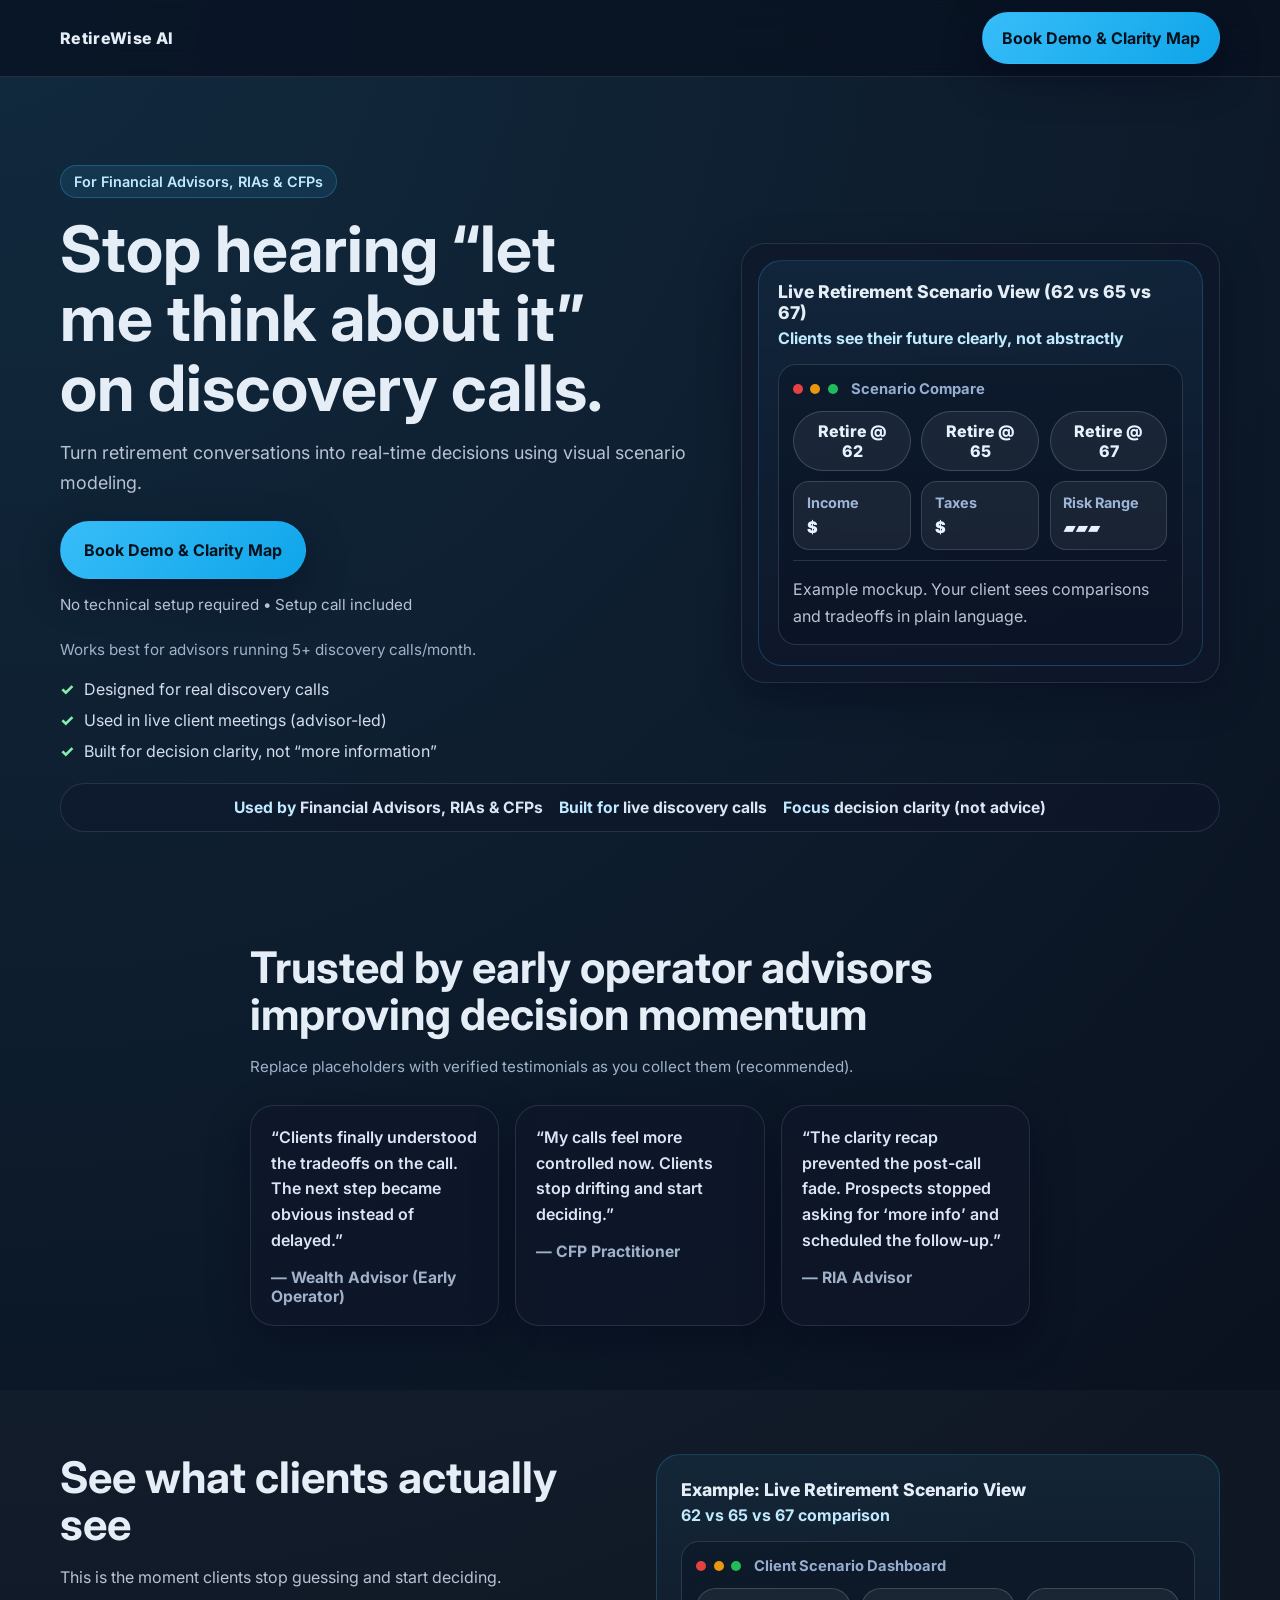
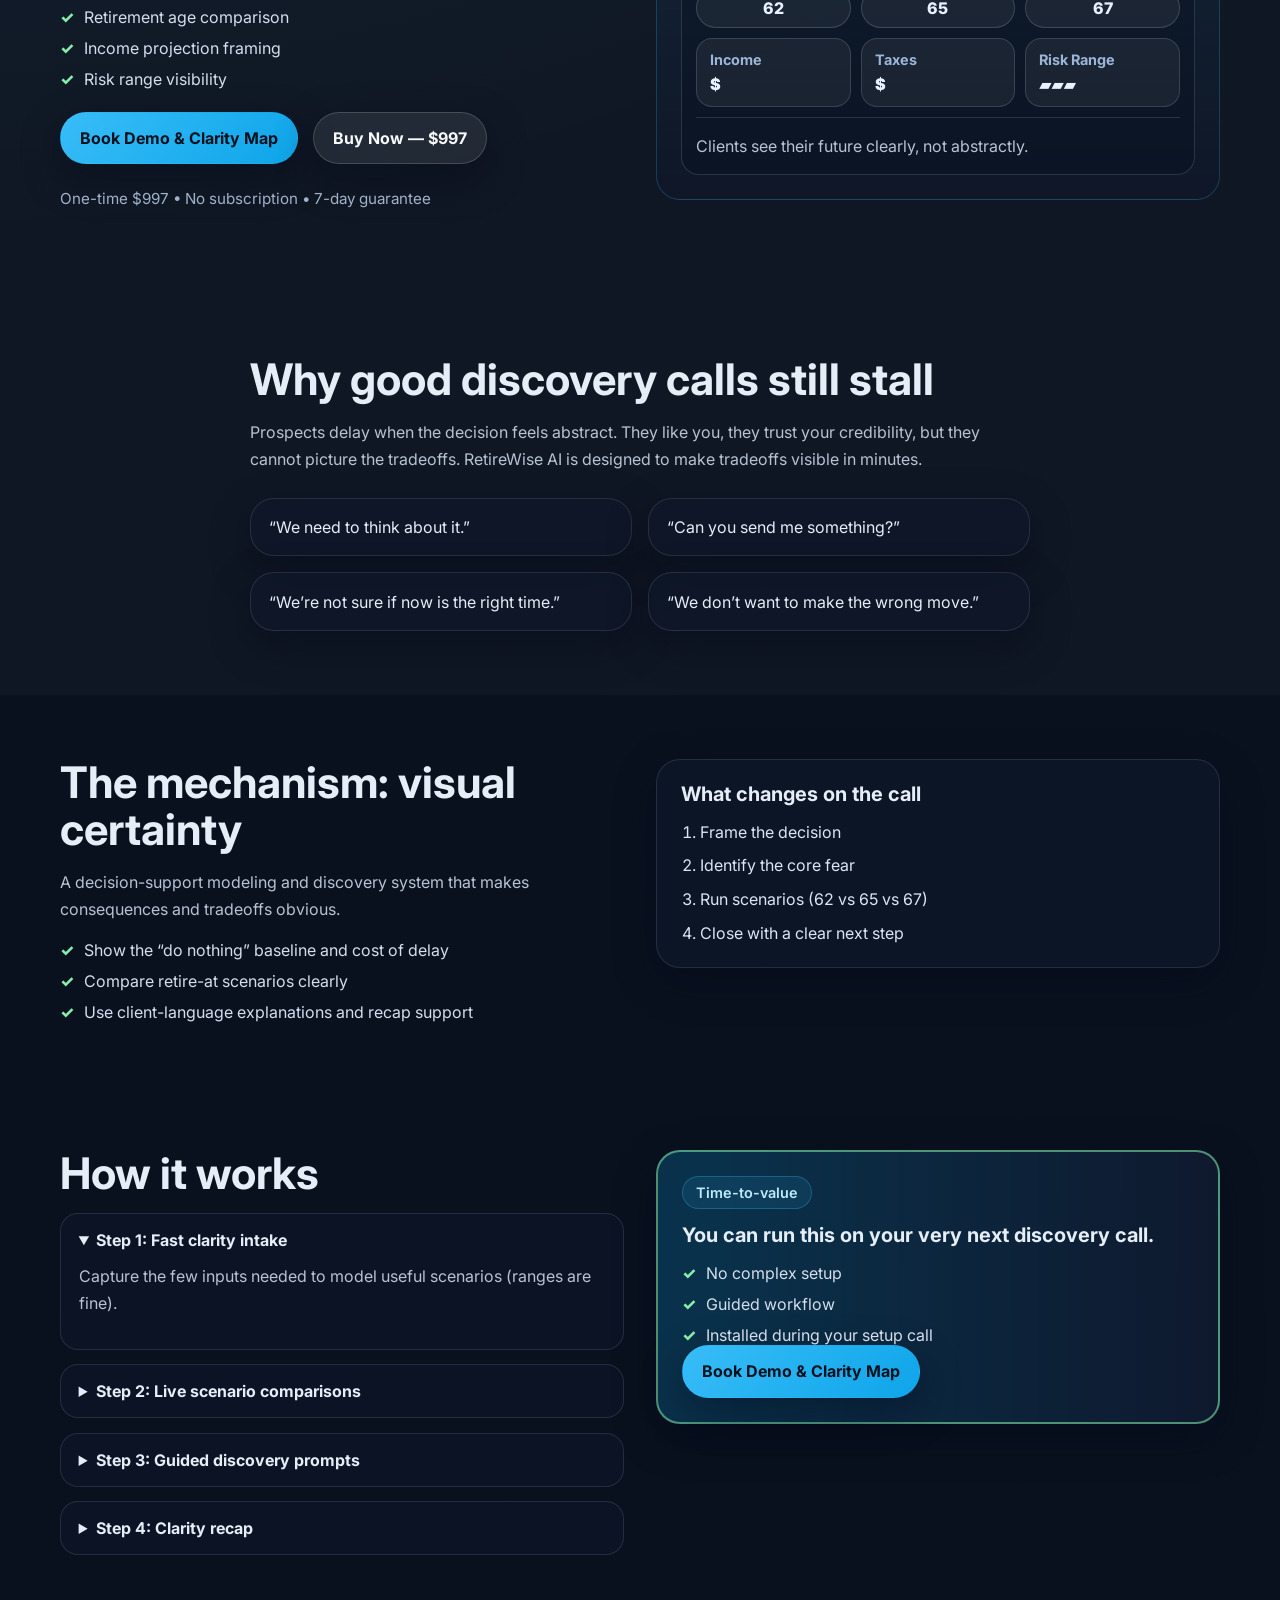
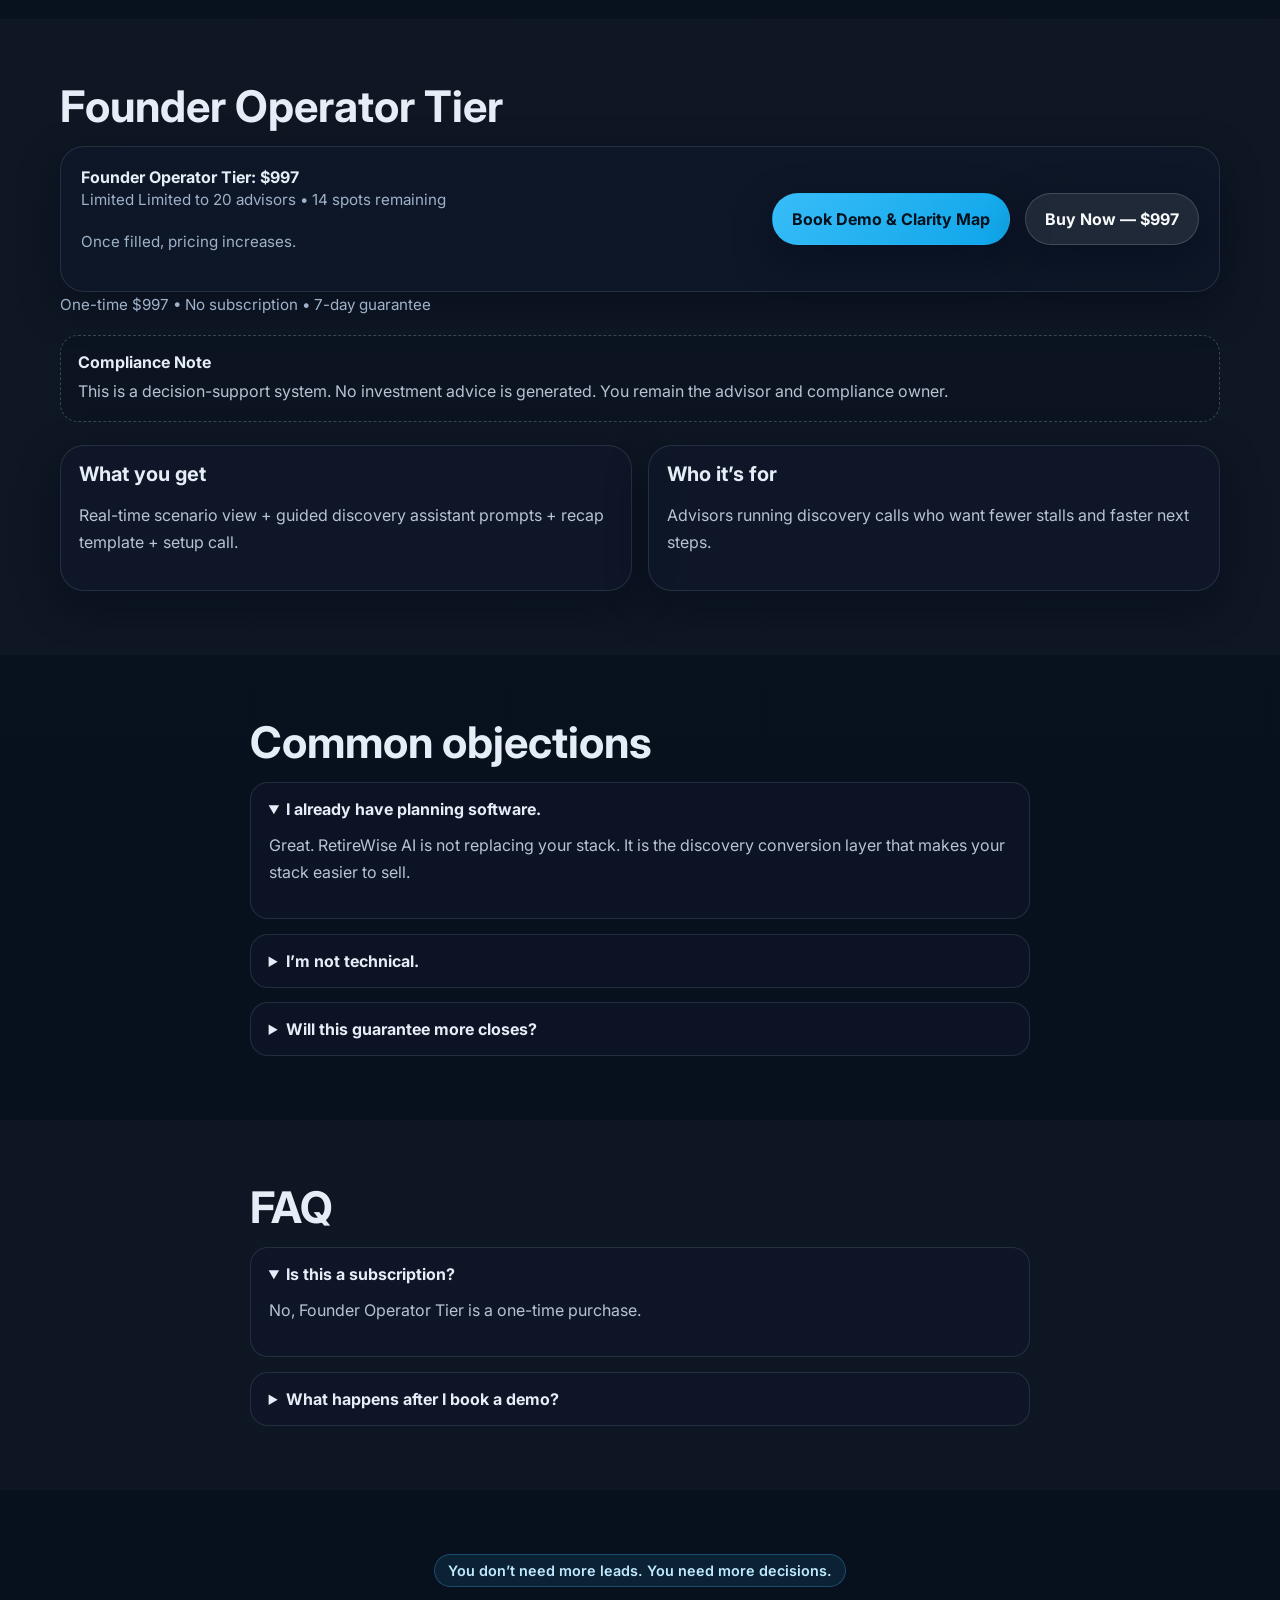
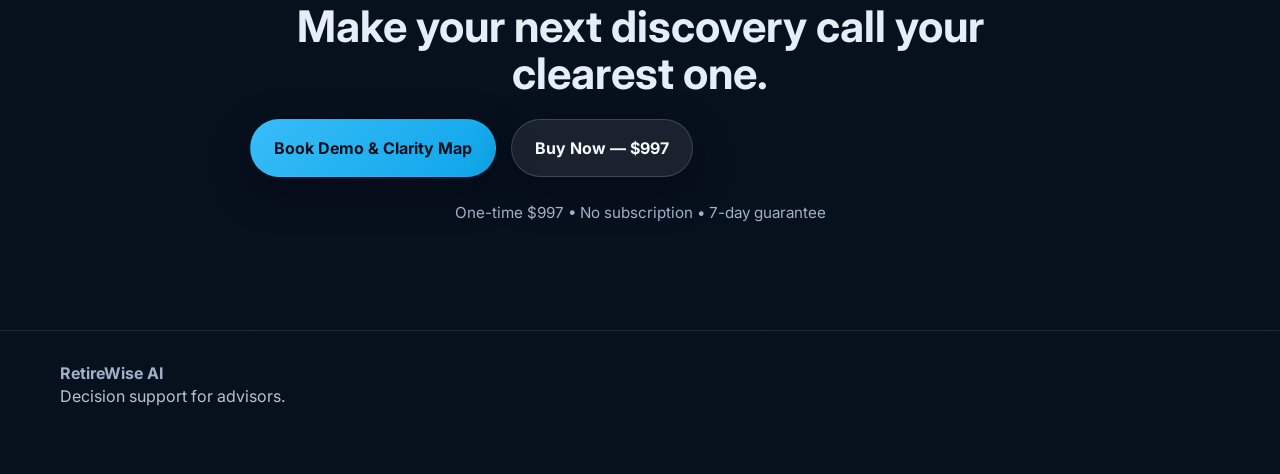
==== commit adb3ebb7: "Premium color system + visual UX upgrade: index.html" ====
--- a/index.html
+++ b/index.html
@@ -42,7 +42,7 @@
       <section class="hero" id="top">
         <div class="container hero-grid">
           <div>
-            <span class="eyebrow">Founder Operator Tier: $997 • Limited to 20 advisors • <span class="pulse" style="color: var(--success);">14 spots remaining</span></span>
+            <span class="eyebrow">For Financial Advisors, RIAs &amp; CFPs</span>
             <h1>Stop hearing “let me think about it” on discovery calls.</h1>
             <p class="hero-copy">Turn retirement conversations into real-time decisions using visual scenario modeling.</p>
 
@@ -96,7 +96,7 @@
       </section>
 
       <!-- Social proof (near top) -->
-      <section class="section muted social-proof" id="proof">
+      <section class="section social-proof" id="proof">
         <div class="container narrow">
           <h2>Trusted by early operator advisors improving decision momentum</h2>
           <p class="fine-print">Replace placeholders with verified testimonials as you collect them (recommended).</p>
@@ -127,7 +127,7 @@
       </section>
 
       <!-- Demo section (make it feel real) -->
-      <section class="section" id="demo">
+      <section class="section muted" id="demo">
         <div class="container two-col">
           <div>
             <h2>See what clients actually see</h2>
@@ -189,7 +189,7 @@
       </section>
 
       <!-- Mechanism -->
-      <section class="section dark-band" id="mechanism">
+      <section class="section" id="mechanism">
         <div class="container two-col">
           <div>
             <h2>The mechanism: visual certainty</h2>
@@ -251,14 +251,14 @@
       </section>
 
       <!-- Offer + Pricing + Compliance -->
-      <section class="section dark-band" id="pricing">
+      <section class="section muted" id="pricing">
         <div class="container">
           <h2>Founder Operator Tier</h2>
 
           <div class="scarcity-box">
             <div>
               <strong>Founder Operator Tier: $997</strong>
-              <p class="fine-print">Limited to 20 advisors • <span class="pulse" style="color: var(--success);">14 spots remaining</span></p>
+              <p class="fine-print"><span class="scarcity-badge">Limited</span> Limited to 20 advisors • 14 spots remaining</p>
               <p class="fine-print">Once filled, pricing increases.</p>
             </div>
             <div class="cta-row" style="margin: 0;">
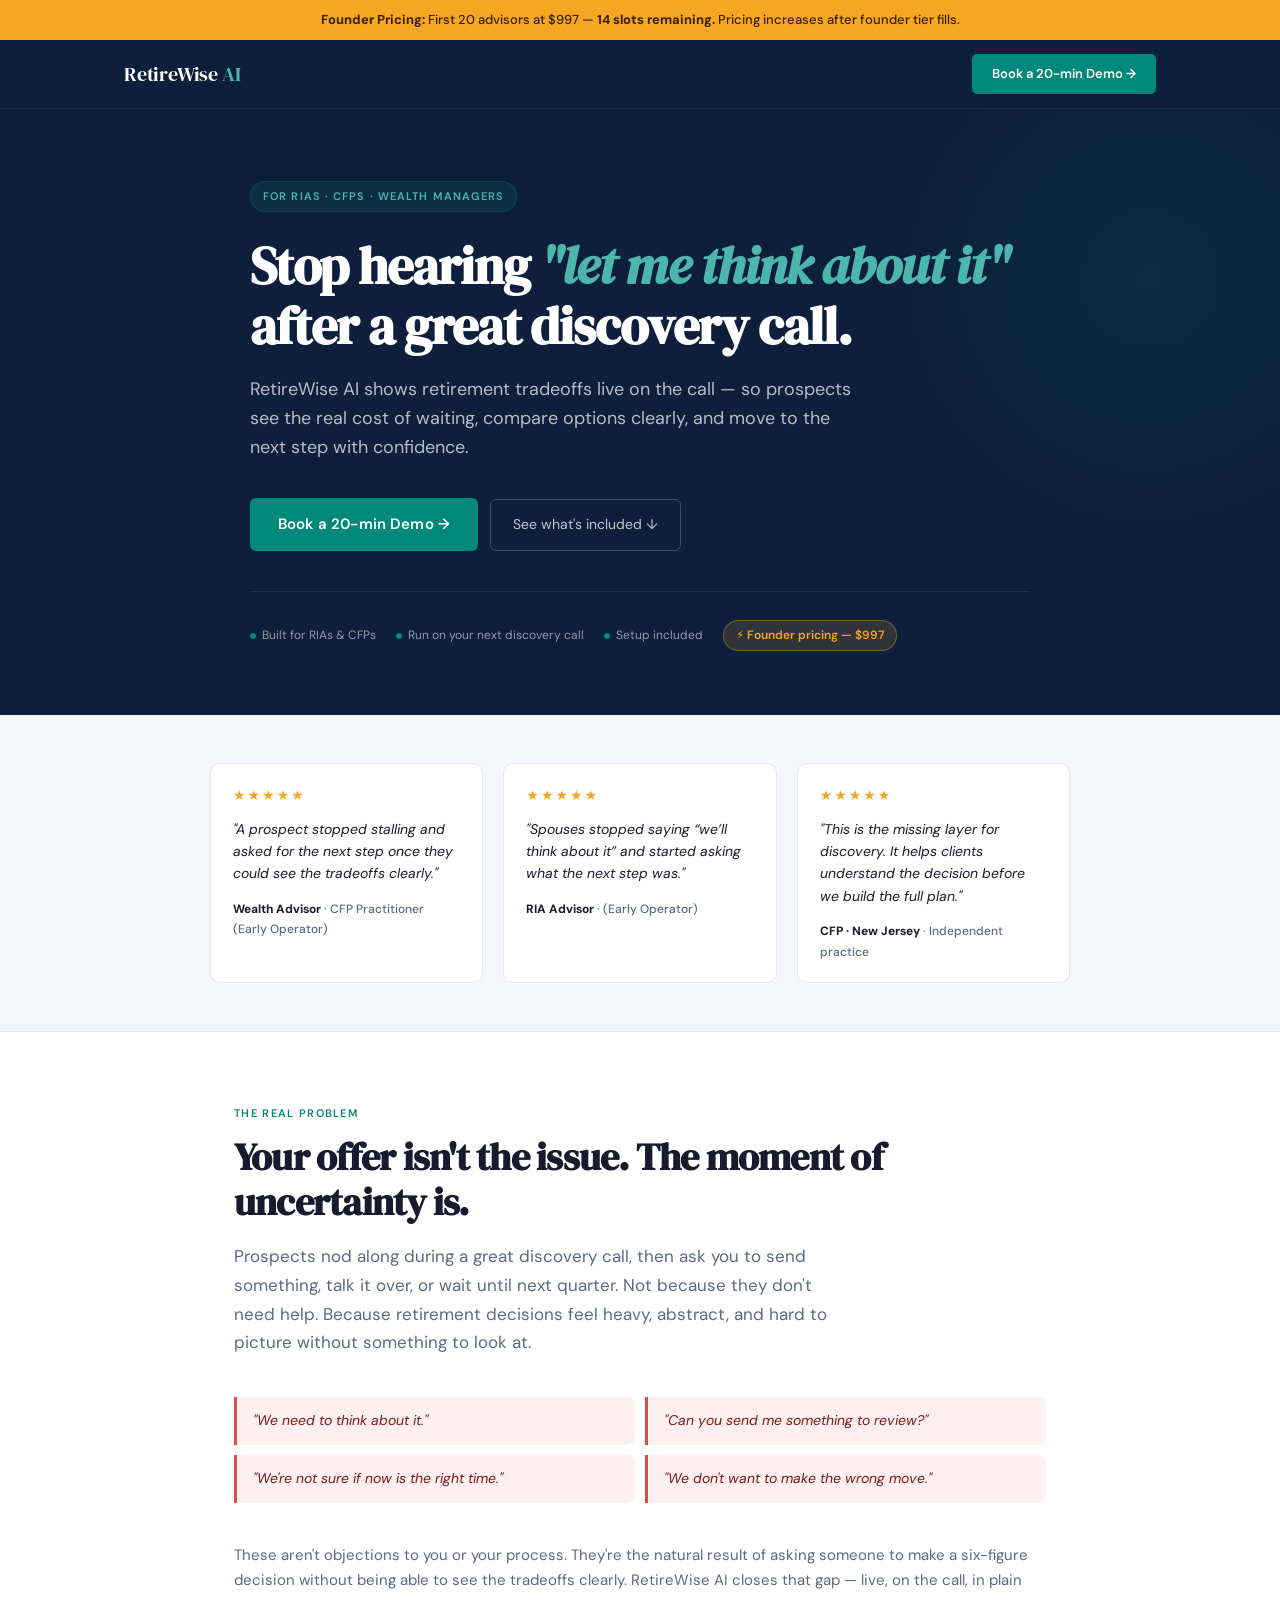
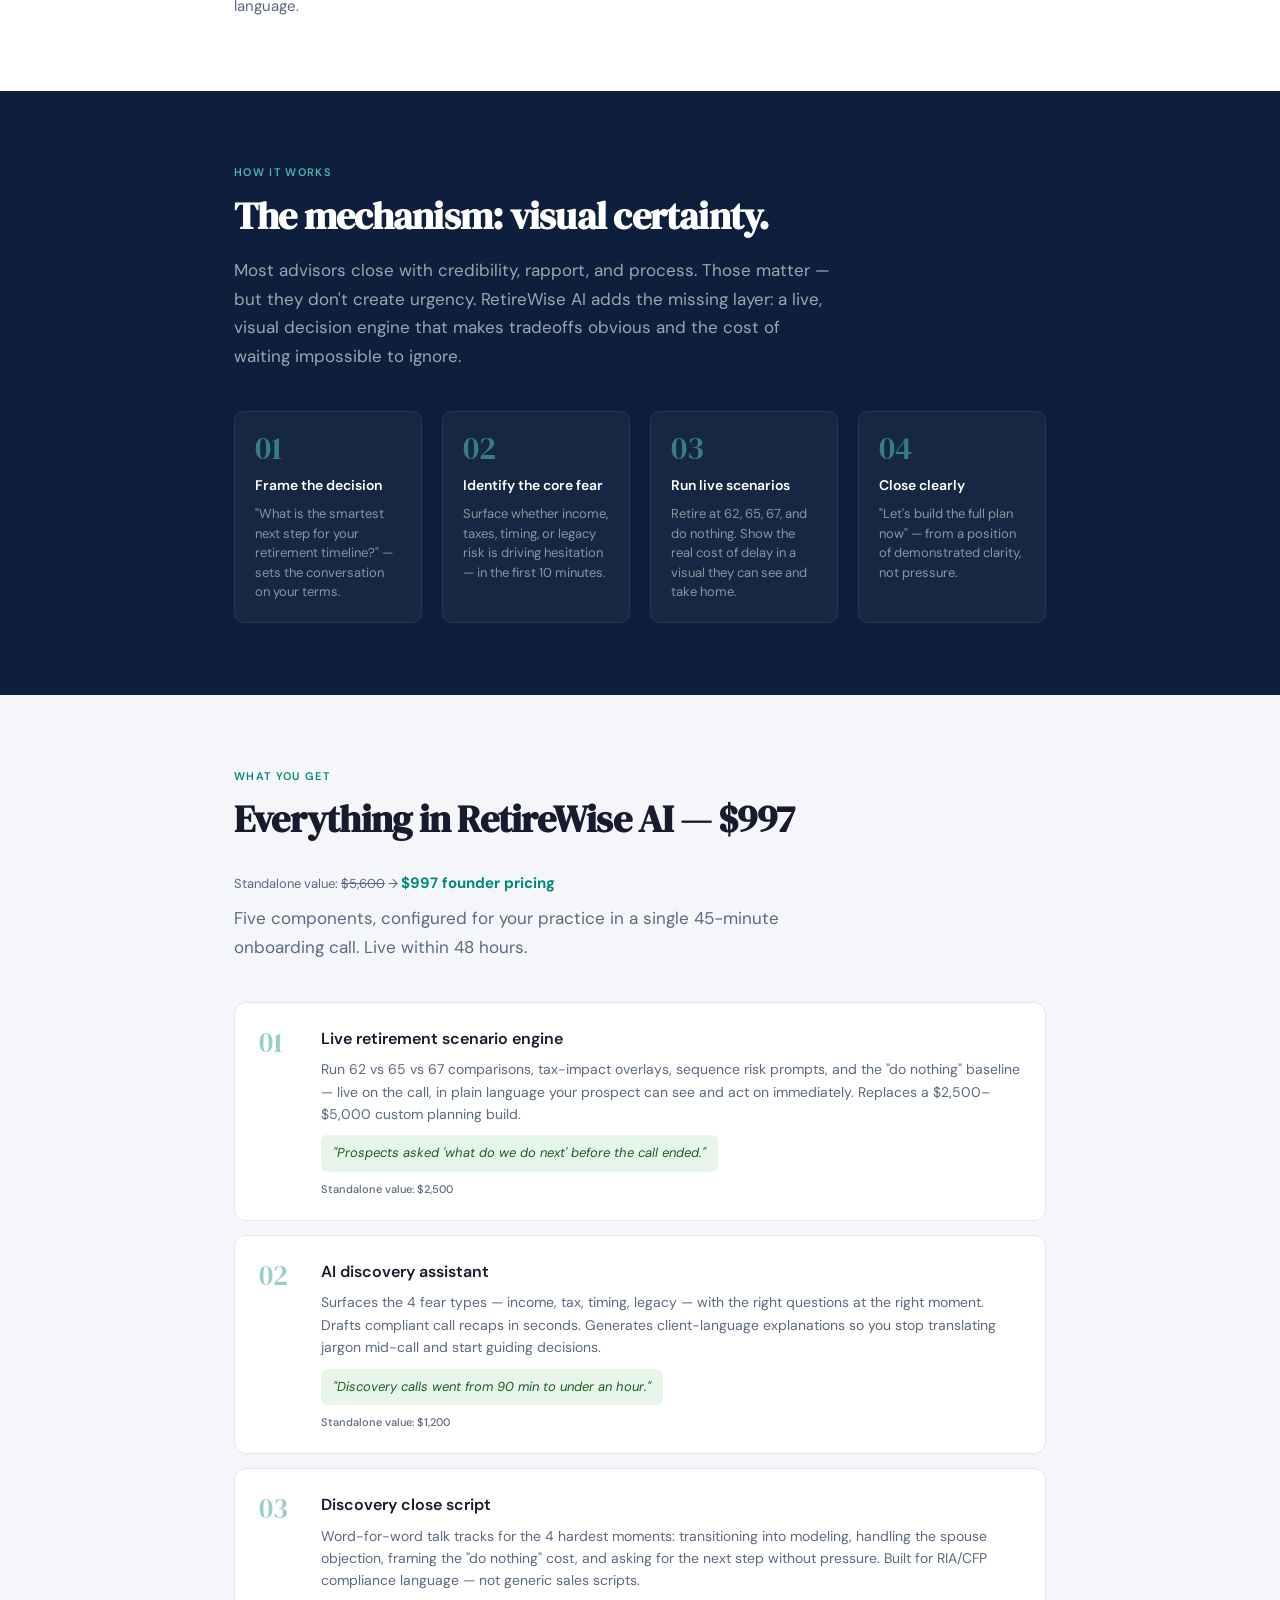
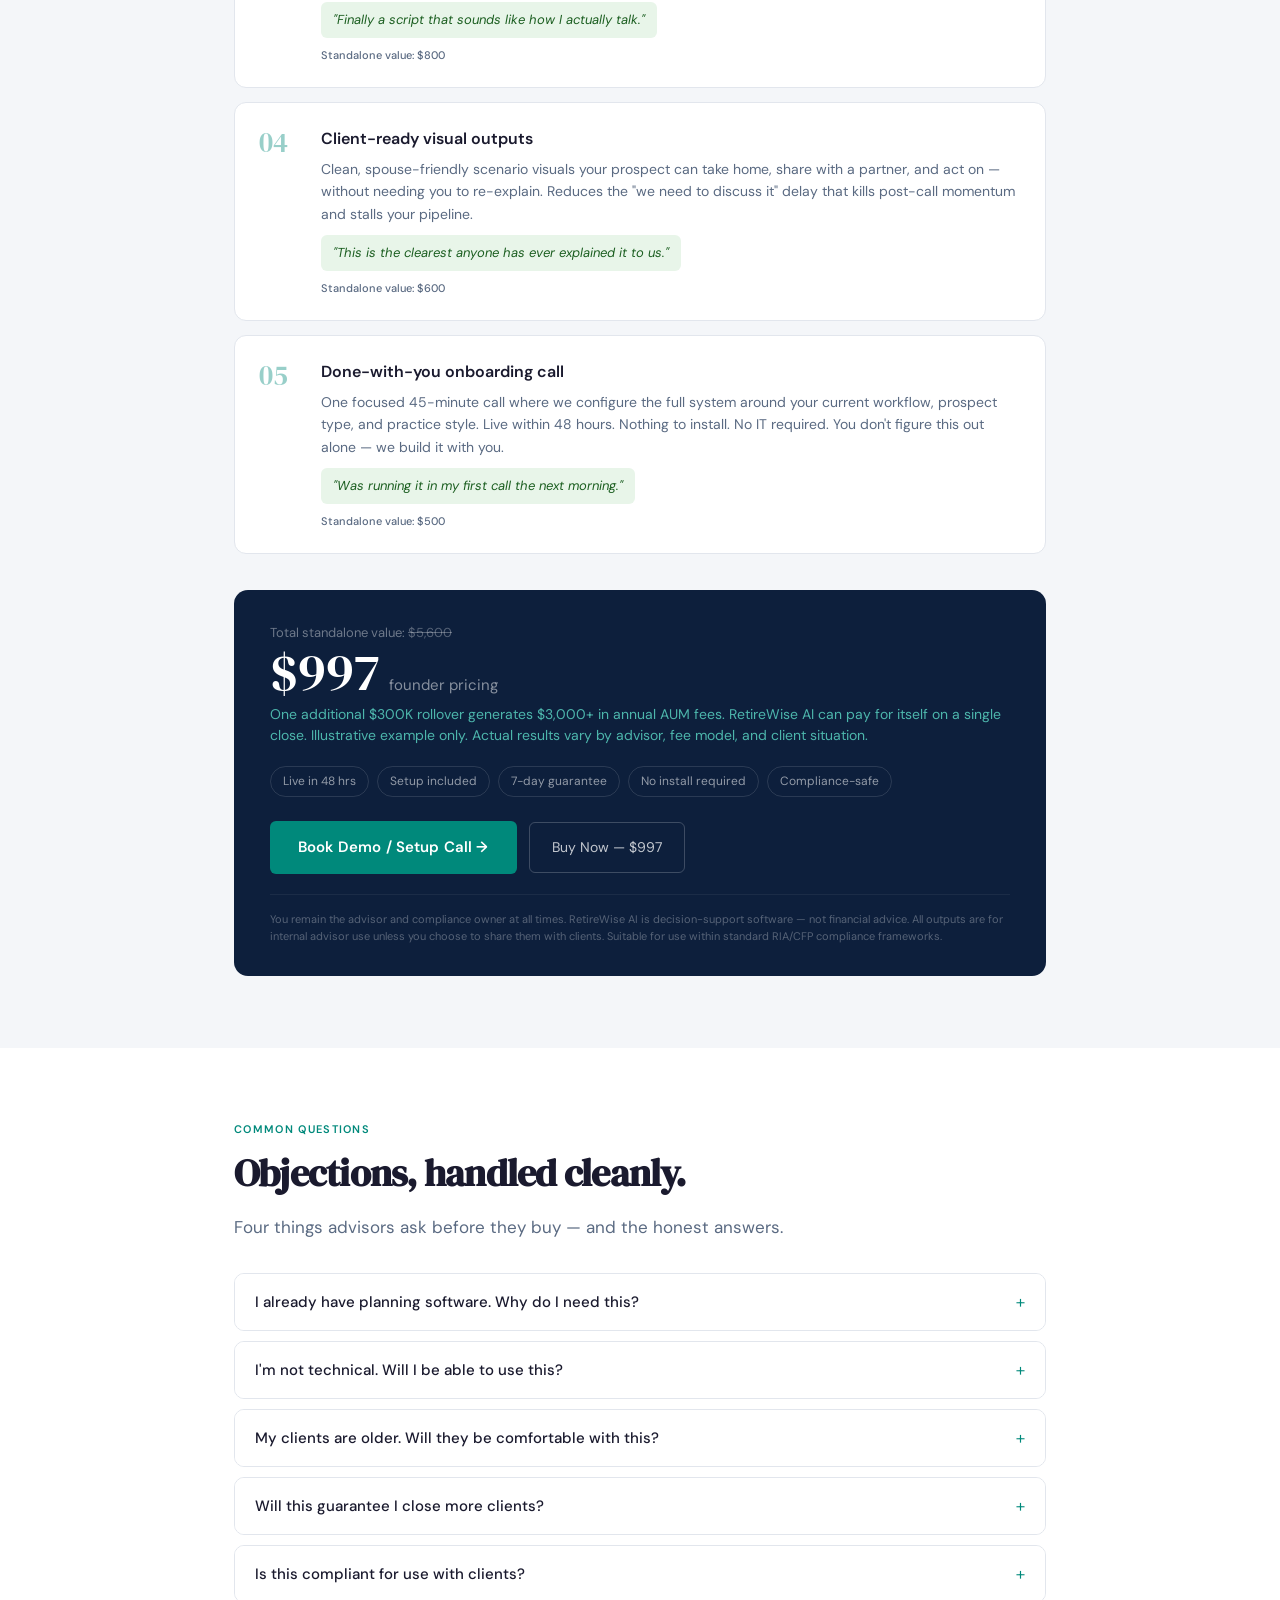
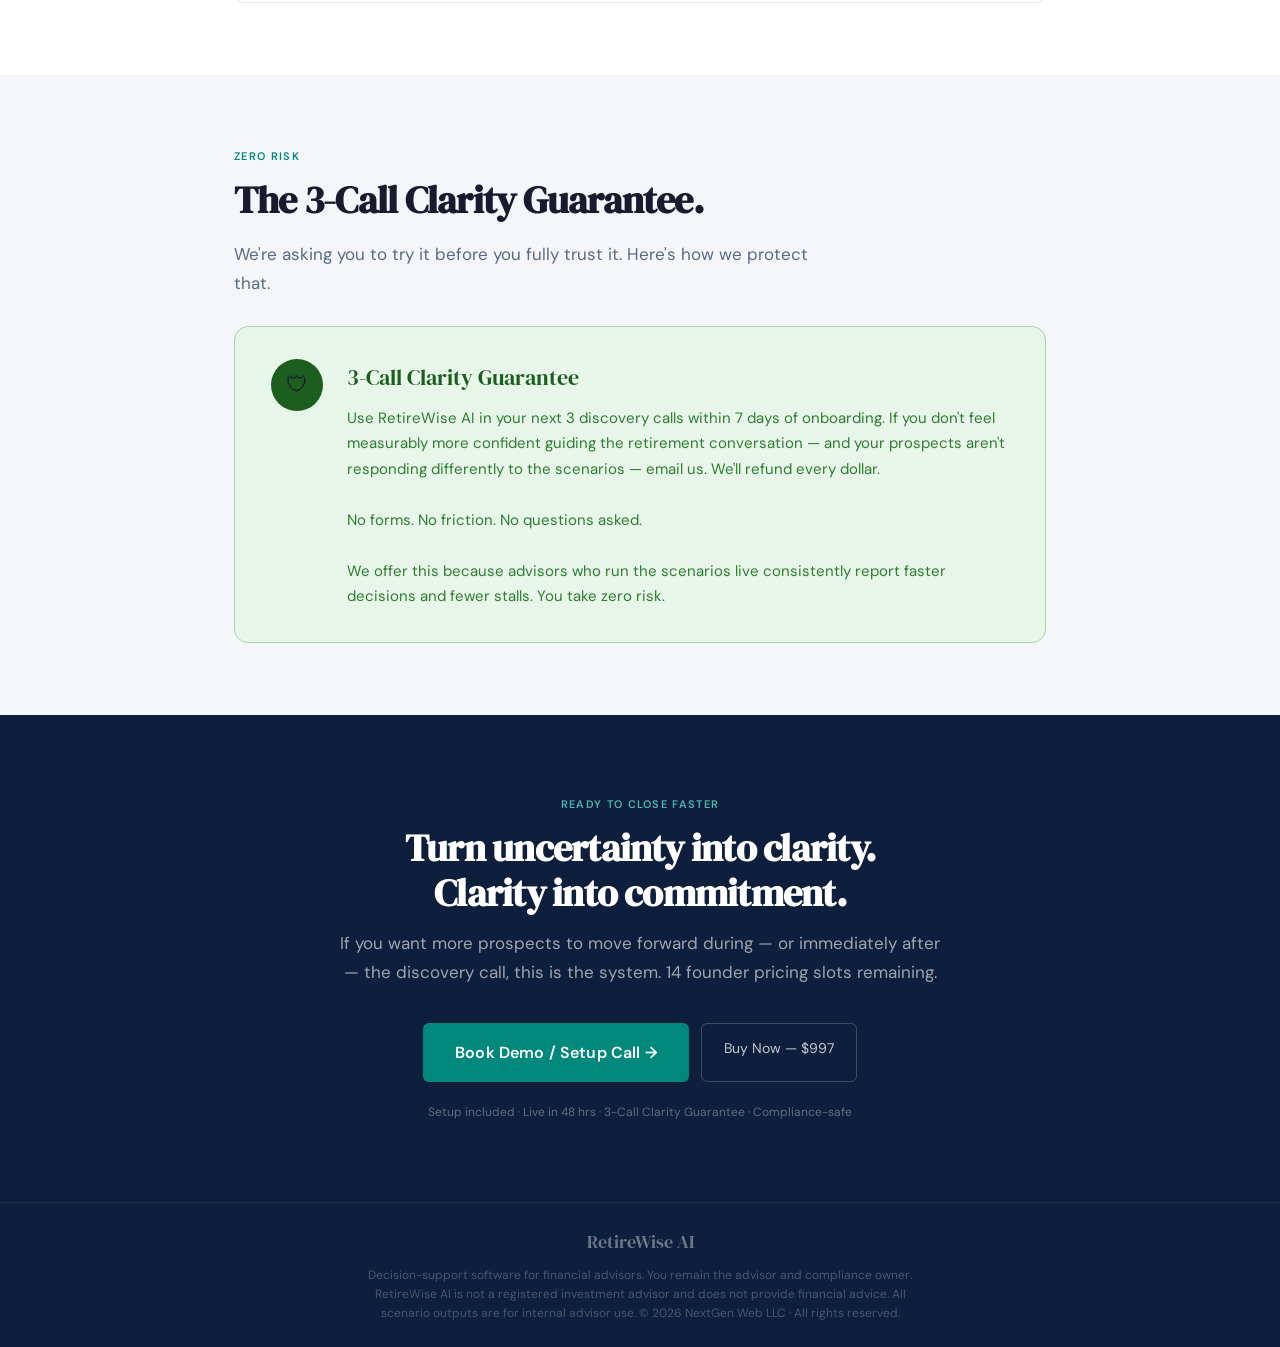
==== commit 3bd537d5: "Swap to provided landing page (sanitized claims) + value stack/ROI/guarantee" ====
--- a/index.html
+++ b/index.html
@@ -1,361 +1,936 @@
-<!doctype html>
+<!DOCTYPE html>
 <html lang="en">
-  <head>
-    <meta charset="UTF-8" />
-    <meta name="viewport" content="width=device-width, initial-scale=1.0" />
-
-    <title>RetireWise AI | Turn Discovery Calls Into Decisions</title>
-    <meta
-      name="description"
-      content="Turn retirement conversations into real-time decisions using visual scenario modeling and a guided discovery assistant."
-    />
-
-    <meta property="og:title" content="RetireWise AI" />
-    <meta property="og:description" content="Stop hearing “let me think about it” on discovery calls." />
-    <meta property="og:type" content="website" />
-    <meta property="og:url" content="https://retirewise-ai-alpha.vercel.app" />
-
-    <meta name="theme-color" content="#0f172a" />
-
-    <!-- Meta Pixel Placeholder -->
-    <!-- Google Analytics Placeholder -->
-
-    <link rel="preconnect" href="https://fonts.googleapis.com" />
-    <link rel="preconnect" href="https://fonts.gstatic.com" crossorigin />
-    <link href="https://fonts.googleapis.com/css2?family=Inter:wght@400;500;600;700;800&display=swap" rel="stylesheet" />
-
-    <link rel="stylesheet" href="./styles.css" />
-  </head>
-
-  <body>
-    <header class="site-header">
-      <div class="container nav">
-        <div class="brand">RetireWise AI</div>
-        <div class="nav-cta">
-          <a class="btn btn-primary" href="https://oncehub.com/PAGE-A2441E2BBC" target="_blank" rel="noopener">Book Demo &amp; Clarity Map</a>
+<head>
+<meta charset="UTF-8">
+<meta name="viewport" content="width=device-width, initial-scale=1.0">
+<title>RetireWise AI | Turn Discovery Calls Into Decisions</title>
+
+<!-- Meta Pixel Placeholder -->
+<!-- Google Analytics Placeholder -->
+<link rel="preconnect" href="https://fonts.googleapis.com">
+<link rel="preconnect" href="https://fonts.gstatic.com" crossorigin>
+<link href="https://fonts.googleapis.com/css2?family=DM+Serif+Display:ital@0;1&family=DM+Sans:wght@300;400;500;600&display=swap" rel="stylesheet">
+<style>
+  :root {
+    --navy: #0D1F3C;
+    --navy-mid: #1A3A6B;
+    --navy-light: #243F6E;
+    --teal: #00897B;
+    --teal-light: #4DB6AC;
+    --teal-bg: #E0F2F1;
+    --gold: #F5A623;
+    --gold-bg: #FFF8E7;
+    --white: #FFFFFF;
+    --gray-bg: #F4F6F9;
+    --gray-border: #E2E6ED;
+    --body-text: #1a1a2e;
+    --muted: #5a6a82;
+    --red-bg: #FEF0F0;
+    --red-border: #E24B4A;
+    --green-bg: #E8F5E9;
+    --green-text: #1B5E20;
+    --green-border: #A5D6A7;
+    --font-display: 'DM Serif Display', Georgia, serif;
+    --font-body: 'DM Sans', system-ui, sans-serif;
+  }
+
+  *, *::before, *::after { box-sizing: border-box; margin: 0; padding: 0; }
+
+  html { scroll-behavior: smooth; }
+
+  body {
+    font-family: var(--font-body);
+    color: var(--body-text);
+    background: var(--white);
+    font-size: 16px;
+    line-height: 1.7;
+    -webkit-font-smoothing: antialiased;
+  }
+
+  /* ─── UTILITIES ─── */
+  .container { max-width: 860px; margin: 0 auto; padding: 0 24px; }
+  .container-wide { max-width: 1080px; margin: 0 auto; padding: 0 24px; }
+
+  .btn-primary {
+    display: inline-block;
+    background: var(--teal);
+    color: #fff;
+    font-family: var(--font-body);
+    font-size: 15px;
+    font-weight: 600;
+    padding: 14px 28px;
+    border-radius: 6px;
+    text-decoration: none;
+    transition: background 0.2s, transform 0.15s;
+    letter-spacing: 0.01em;
+  }
+  .btn-primary:hover { background: #00796B; transform: translateY(-1px); }
+
+  .btn-ghost {
+    display: inline-block;
+    background: transparent;
+    color: rgba(255,255,255,0.75);
+    font-family: var(--font-body);
+    font-size: 14px;
+    font-weight: 400;
+    padding: 13px 22px;
+    border-radius: 6px;
+    border: 1px solid rgba(255,255,255,0.2);
+    text-decoration: none;
+    transition: border-color 0.2s, color 0.2s;
+  }
+  .btn-ghost:hover { border-color: rgba(255,255,255,0.5); color: #fff; }
+
+  .btn-navy {
+    display: inline-block;
+    background: var(--navy);
+    color: #fff;
+    font-family: var(--font-body);
+    font-size: 15px;
+    font-weight: 600;
+    padding: 14px 28px;
+    border-radius: 6px;
+    text-decoration: none;
+    transition: background 0.2s;
+  }
+  .btn-navy:hover { background: var(--navy-mid); }
+
+  .btn-outline {
+    display: inline-block;
+    background: transparent;
+    color: var(--teal);
+    font-family: var(--font-body);
+    font-size: 14px;
+    font-weight: 500;
+    padding: 12px 22px;
+    border-radius: 6px;
+    border: 1.5px solid var(--teal);
+    text-decoration: none;
+    transition: background 0.2s, color 0.2s;
+  }
+  .btn-outline:hover { background: var(--teal-bg); }
+
+  .section-label {
+    font-size: 11px;
+    font-weight: 600;
+    letter-spacing: 0.12em;
+    text-transform: uppercase;
+    color: var(--teal);
+    margin-bottom: 12px;
+  }
+
+  /* ─── NAV ─── */
+  nav {
+    background: var(--navy);
+    position: sticky;
+    top: 0;
+    z-index: 100;
+    border-bottom: 1px solid rgba(255,255,255,0.06);
+  }
+  .nav-inner {
+    display: flex;
+    align-items: center;
+    justify-content: space-between;
+    padding: 14px 24px;
+    max-width: 1080px;
+    margin: 0 auto;
+  }
+  .nav-logo {
+    font-family: var(--font-display);
+    font-size: 20px;
+    color: #fff;
+    text-decoration: none;
+    letter-spacing: -0.01em;
+  }
+  .nav-logo span { color: var(--teal-light); }
+  .nav-cta {
+    display: inline-block;
+    background: var(--teal);
+    color: #fff;
+    font-size: 13px;
+    font-weight: 600;
+    padding: 9px 20px;
+    border-radius: 5px;
+    text-decoration: none;
+    transition: background 0.2s;
+  }
+  .nav-cta:hover { background: #00796B; }
+
+  /* ─── URGENCY BAR ─── */
+  .urgency-bar {
+    background: var(--gold);
+    padding: 9px 24px;
+    text-align: center;
+    font-size: 13px;
+    font-weight: 500;
+    color: #3a2000;
+  }
+  .urgency-bar strong { font-weight: 700; }
+
+  /* ─── HERO ─── */
+  .hero {
+    background: var(--navy);
+    padding: 72px 24px 64px;
+    position: relative;
+    overflow: hidden;
+  }
+  .hero::before {
+    content: '';
+    position: absolute;
+    top: -80px; right: -120px;
+    width: 500px; height: 500px;
+    background: radial-gradient(circle, rgba(0,137,123,0.12) 0%, transparent 70%);
+    pointer-events: none;
+  }
+  .hero-inner { max-width: 780px; margin: 0 auto; position: relative; }
+  .hero-tag {
+    display: inline-block;
+    font-size: 11px;
+    font-weight: 600;
+    letter-spacing: 0.1em;
+    text-transform: uppercase;
+    color: var(--teal-light);
+    background: rgba(0,137,123,0.15);
+    padding: 5px 12px;
+    border-radius: 20px;
+    margin-bottom: 24px;
+    border: 1px solid rgba(0,137,123,0.3);
+  }
+  .hero h1 {
+    font-family: var(--font-display);
+    font-size: clamp(32px, 5vw, 52px);
+    line-height: 1.15;
+    color: #fff;
+    margin-bottom: 20px;
+    letter-spacing: -0.02em;
+  }
+  .hero h1 em {
+    font-style: italic;
+    color: var(--teal-light);
+  }
+  .hero-sub {
+    font-size: 18px;
+    color: rgba(255,255,255,0.7);
+    line-height: 1.6;
+    margin-bottom: 36px;
+    max-width: 620px;
+  }
+  .hero-cta-row {
+    display: flex;
+    gap: 12px;
+    flex-wrap: wrap;
+    align-items: center;
+    margin-bottom: 40px;
+  }
+  .hero-trust {
+    display: flex;
+    gap: 20px;
+    flex-wrap: wrap;
+    align-items: center;
+    padding-top: 28px;
+    border-top: 1px solid rgba(255,255,255,0.08);
+  }
+  .trust-chip {
+    font-size: 12px;
+    color: rgba(255,255,255,0.55);
+    display: flex;
+    align-items: center;
+    gap: 6px;
+  }
+  .trust-chip .dot {
+    width: 6px; height: 6px;
+    border-radius: 50%;
+    background: var(--teal);
+    flex-shrink: 0;
+  }
+  .trust-badge {
+    display: inline-flex;
+    align-items: center;
+    gap: 6px;
+    background: rgba(245,166,35,0.15);
+    border: 1px solid rgba(245,166,35,0.35);
+    color: var(--gold);
+    font-size: 12px;
+    font-weight: 600;
+    padding: 4px 12px;
+    border-radius: 20px;
+  }
+
+  /* ─── PROOF STRIP ─── */
+  .proof-strip {
+    background: var(--gray-bg);
+    padding: 48px 24px;
+    border-bottom: 1px solid var(--gray-border);
+  }
+  .proof-grid {
+    display: grid;
+    grid-template-columns: repeat(auto-fit, minmax(220px, 1fr));
+    gap: 20px;
+    max-width: 860px;
+    margin: 0 auto;
+  }
+  .proof-card {
+    background: var(--white);
+    border: 1px solid var(--gray-border);
+    border-radius: 10px;
+    padding: 20px 22px;
+  }
+  .proof-stars {
+    color: var(--gold);
+    font-size: 14px;
+    margin-bottom: 10px;
+    letter-spacing: 2px;
+  }
+  .proof-quote {
+    font-size: 14px;
+    line-height: 1.6;
+    color: var(--body-text);
+    margin-bottom: 14px;
+    font-style: italic;
+  }
+  .proof-attr {
+    font-size: 12px;
+    color: var(--muted);
+    font-weight: 500;
+  }
+  .proof-attr strong { color: var(--body-text); }
+
+  /* ─── SECTION GENERIC ─── */
+  section { padding: 72px 24px; }
+  section.alt { background: var(--gray-bg); }
+  section.dark { background: var(--navy); }
+
+  h2 {
+    font-family: var(--font-display);
+    font-size: clamp(26px, 4vw, 38px);
+    line-height: 1.2;
+    color: var(--body-text);
+    margin-bottom: 16px;
+    letter-spacing: -0.02em;
+  }
+  section.dark h2 { color: #fff; }
+
+  .lead {
+    font-size: 17px;
+    color: var(--muted);
+    line-height: 1.7;
+    max-width: 600px;
+    margin-bottom: 40px;
+  }
+  section.dark .lead { color: rgba(255,255,255,0.6); }
+
+  /* ─── PROBLEM ─── */
+  .stall-grid {
+    display: grid;
+    grid-template-columns: 1fr 1fr;
+    gap: 10px;
+    margin-bottom: 40px;
+  }
+  @media(max-width: 560px) { .stall-grid { grid-template-columns: 1fr; } }
+  .stall-item {
+    background: var(--red-bg);
+    border-left: 3px solid var(--red-border);
+    border-radius: 0 8px 8px 0;
+    padding: 12px 16px;
+    font-size: 14px;
+    color: #7a1a1a;
+    font-style: italic;
+  }
+
+  /* ─── MECHANISM ─── */
+  .step-list {
+    display: grid;
+    grid-template-columns: repeat(auto-fit, minmax(180px, 1fr));
+    gap: 20px;
+    margin-top: 36px;
+  }
+  .step-item {
+    background: rgba(255,255,255,0.04);
+    border: 1px solid rgba(255,255,255,0.08);
+    border-radius: 10px;
+    padding: 20px;
+  }
+  .step-num {
+    font-family: var(--font-display);
+    font-size: 32px;
+    color: var(--teal-light);
+    line-height: 1;
+    margin-bottom: 10px;
+    opacity: 0.6;
+  }
+  .step-title {
+    font-size: 14px;
+    font-weight: 600;
+    color: #fff;
+    margin-bottom: 6px;
+  }
+  .step-body {
+    font-size: 13px;
+    color: rgba(255,255,255,0.5);
+    line-height: 1.5;
+  }
+
+  /* ─── OFFER STACK ─── */
+  .offer-header {
+    display: flex;
+    align-items: baseline;
+    justify-content: space-between;
+    flex-wrap: wrap;
+    gap: 12px;
+    margin-bottom: 8px;
+  }
+  .value-total {
+    font-size: 13px;
+    color: var(--muted);
+  }
+  .value-total s { color: var(--muted); }
+  .value-total strong { color: var(--teal); font-size: 15px; }
+
+  .deliverable-grid {
+    display: grid;
+    gap: 14px;
+    margin-bottom: 32px;
+  }
+  .del-card {
+    background: var(--white);
+    border: 1px solid var(--gray-border);
+    border-radius: 12px;
+    padding: 22px 24px;
+    display: grid;
+    grid-template-columns: 44px 1fr;
+    gap: 0 18px;
+    align-items: start;
+    transition: border-color 0.2s, box-shadow 0.2s;
+  }
+  .del-card:hover {
+    border-color: var(--teal-light);
+    box-shadow: 0 2px 16px rgba(0,137,123,0.08);
+  }
+  .del-num {
+    font-family: var(--font-display);
+    font-size: 28px;
+    color: var(--teal);
+    line-height: 1.1;
+    padding-top: 2px;
+    opacity: 0.4;
+  }
+  .del-content {}
+  .del-title {
+    font-size: 16px;
+    font-weight: 600;
+    color: var(--body-text);
+    margin-bottom: 6px;
+  }
+  .del-desc {
+    font-size: 14px;
+    color: var(--muted);
+    line-height: 1.6;
+    margin-bottom: 10px;
+  }
+  .del-result {
+    font-size: 13px;
+    color: var(--green-text);
+    background: var(--green-bg);
+    border-radius: 6px;
+    padding: 7px 12px;
+    display: inline-block;
+    font-style: italic;
+  }
+  .del-value {
+    font-size: 11px;
+    color: var(--muted);
+    margin-top: 8px;
+    font-weight: 500;
+  }
+
+  /* ─── PRICE BOX ─── */
+  .price-block {
+    background: var(--navy);
+    border-radius: 14px;
+    padding: 32px 36px;
+    margin-top: 36px;
+  }
+  .price-anchor-text {
+    font-size: 13px;
+    color: rgba(255,255,255,0.4);
+    margin-bottom: 2px;
+  }
+  .price-anchor-text s { color: rgba(255,255,255,0.3); }
+  .price-main-row {
+    display: flex;
+    align-items: baseline;
+    gap: 10px;
+    margin-bottom: 6px;
+  }
+  .price-figure {
+    font-family: var(--font-display);
+    font-size: 52px;
+    color: #fff;
+    line-height: 1;
+  }
+  .price-label {
+    font-size: 15px;
+    color: rgba(255,255,255,0.5);
+  }
+  .price-roi {
+    font-size: 14px;
+    color: var(--teal-light);
+    margin-bottom: 20px;
+    line-height: 1.5;
+  }
+  .price-pills {
+    display: flex;
+    gap: 8px;
+    flex-wrap: wrap;
+    margin-bottom: 24px;
+  }
+  .price-pill {
+    font-size: 12px;
+    color: rgba(255,255,255,0.55);
+    border: 1px solid rgba(255,255,255,0.12);
+    padding: 4px 12px;
+    border-radius: 20px;
+  }
+  .price-cta-row {
+    display: flex;
+    gap: 12px;
+    flex-wrap: wrap;
+    align-items: center;
+    margin-bottom: 20px;
+  }
+  .price-compliance {
+    font-size: 11px;
+    color: rgba(255,255,255,0.3);
+    line-height: 1.5;
+    padding-top: 16px;
+    border-top: 1px solid rgba(255,255,255,0.06);
+  }
+
+  /* ─── OBJECTIONS ─── */
+  .objection-list { display: grid; gap: 2px; }
+  .objection-item {
+    border: 1px solid var(--gray-border);
+    border-radius: 10px;
+    overflow: hidden;
+  }
+  .objection-item + .objection-item { margin-top: 8px; }
+  .obj-q {
+    width: 100%;
+    text-align: left;
+    background: var(--white);
+    border: none;
+    padding: 16px 20px;
+    font-family: var(--font-body);
+    font-size: 15px;
+    font-weight: 500;
+    color: var(--body-text);
+    cursor: pointer;
+    display: flex;
+    justify-content: space-between;
+    align-items: center;
+    gap: 12px;
+    transition: background 0.15s;
+  }
+  .obj-q:hover { background: var(--gray-bg); }
+  .obj-q .chevron {
+    font-size: 18px;
+    color: var(--teal);
+    flex-shrink: 0;
+    transition: transform 0.2s;
+    font-weight: 300;
+  }
+  .obj-a {
+    display: none;
+    padding: 0 20px 16px;
+    font-size: 14px;
+    color: var(--muted);
+    line-height: 1.7;
+    background: var(--white);
+  }
+  .objection-item.open .obj-q { background: var(--gray-bg); }
+  .objection-item.open .obj-a { display: block; }
+  .objection-item.open .chevron { transform: rotate(45deg); }
+
+  /* ─── GUARANTEE ─── */
+  .guarantee-box {
+    background: var(--green-bg);
+    border: 1px solid var(--green-border);
+    border-radius: 14px;
+    padding: 32px 36px;
+    display: flex;
+    gap: 24px;
+    align-items: flex-start;
+  }
+  @media(max-width: 560px) { .guarantee-box { flex-direction: column; gap: 16px; } }
+  .shield-icon {
+    width: 52px; height: 52px;
+    background: var(--green-text);
+    border-radius: 50%;
+    display: flex;
+    align-items: center;
+    justify-content: center;
+    font-size: 22px;
+    flex-shrink: 0;
+  }
+  .g-title {
+    font-family: var(--font-display);
+    font-size: 22px;
+    color: var(--green-text);
+    margin-bottom: 10px;
+  }
+  .g-body {
+    font-size: 15px;
+    color: #2E7D32;
+    line-height: 1.7;
+  }
+
+  /* ─── FINAL CTA ─── */
+  .final-cta {
+    background: var(--navy);
+    padding: 80px 24px;
+    text-align: center;
+  }
+  .final-cta h2 { color: #fff; margin-bottom: 12px; }
+  .final-cta .lead { color: rgba(255,255,255,0.6); margin: 0 auto 36px; }
+  .final-cta-btns {
+    display: flex;
+    gap: 12px;
+    justify-content: center;
+    flex-wrap: wrap;
+    margin-bottom: 20px;
+  }
+  .final-trust {
+    font-size: 12px;
+    color: rgba(255,255,255,0.35);
+  }
+
+  /* ─── FOOTER ─── */
+  footer {
+    background: var(--navy);
+    border-top: 1px solid rgba(255,255,255,0.06);
+    padding: 24px;
+    text-align: center;
+  }
+  .footer-logo {
+    font-family: var(--font-display);
+    font-size: 18px;
+    color: rgba(255,255,255,0.4);
+    margin-bottom: 8px;
+  }
+  .footer-text {
+    font-size: 12px;
+    color: rgba(255,255,255,0.25);
+    line-height: 1.6;
+    max-width: 560px;
+    margin: 0 auto;
+  }
+
+  /* ─── RESPONSIVE ─── */
+  @media(max-width: 640px) {
+    .hero { padding: 48px 20px 48px; }
+    .hero h1 { font-size: 30px; }
+    .hero-sub { font-size: 16px; }
+    section { padding: 52px 20px; }
+    .price-block { padding: 24px 20px; }
+    .guarantee-box { padding: 24px 20px; }
+    .del-card { grid-template-columns: 1fr; gap: 0; }
+    .del-num { font-size: 18px; margin-bottom: 4px; }
+    .price-figure { font-size: 40px; }
+  }
+</style>
+</head>
+<body>
+
+<!-- URGENCY BAR -->
+<div class="urgency-bar">
+  <strong>Founder Pricing:</strong> First 20 advisors at $997 — <strong>14 slots remaining.</strong> Pricing increases after founder tier fills.
+</div>
+
+<!-- NAV -->
+<nav>
+  <div class="nav-inner">
+    <a href="#" class="nav-logo">RetireWise<span> AI</span></a>
+    <a href="https://oncehub.com/PAGE-A2441E2BBC" class="nav-cta">Book a 20-min Demo →</a>
+  </div>
+</nav>
+
+<!-- HERO -->
+<section class="hero">
+  <div class="hero-inner">
+    <div class="hero-tag">For RIAs · CFPs · Wealth Managers</div>
+    <h1>Stop hearing <em>"let me think about it"</em> after a great discovery call.</h1>
+    <p class="hero-sub">RetireWise AI shows retirement tradeoffs live on the call — so prospects see the real cost of waiting, compare options clearly, and move to the next step with confidence.</p>
+    <div class="hero-cta-row">
+      <a href="https://oncehub.com/PAGE-A2441E2BBC" class="btn-primary">Book a 20-min Demo →</a>
+      <a href="#offer" class="btn-ghost">See what's included ↓</a>
+    </div>
+    <div class="hero-trust">
+      <div class="trust-chip"><span class="dot"></span> Built for RIAs & CFPs</div>
+      <div class="trust-chip"><span class="dot"></span> Run on your next discovery call</div>
+      <div class="trust-chip"><span class="dot"></span> Setup included</div>
+      <div class="trust-badge">⚡ Founder pricing — $997</div>
+    </div>
+  </div>
+</section>
+
+<!-- PROOF STRIP -->
+<div class="proof-strip">
+  <div class="proof-grid">
+    <div class="proof-card">
+      <div class="proof-stars">★★★★★</div>
+      <div class="proof-quote">"A prospect stopped stalling and asked for the next step once they could see the tradeoffs clearly."</div>
+      <div class="proof-attr"><strong>Wealth Advisor</strong> · CFP Practitioner (Early Operator)</div>
+    </div>
+    <div class="proof-card">
+      <div class="proof-stars">★★★★★</div>
+      <div class="proof-quote">"Spouses stopped saying “we’ll think about it” and started asking what the next step was."</div>
+      <div class="proof-attr"><strong>RIA Advisor</strong> · (Early Operator)</div>
+    </div>
+    <div class="proof-card">
+      <div class="proof-stars">★★★★★</div>
+      <div class="proof-quote">"This is the missing layer for discovery. It helps clients understand the decision before we build the full plan."</div>
+      <div class="proof-attr"><strong>CFP · New Jersey</strong> · Independent practice</div>
+    </div>
+  </div>
+</div>
+
+<!-- PROBLEM -->
+<section>
+  <div class="container">
+    <div class="section-label">The real problem</div>
+    <h2>Your offer isn't the issue. The moment of uncertainty is.</h2>
+    <p class="lead">Prospects nod along during a great discovery call, then ask you to send something, talk it over, or wait until next quarter. Not because they don't need help. Because retirement decisions feel heavy, abstract, and hard to picture without something to look at.</p>
+
+    <div class="stall-grid">
+      <div class="stall-item">"We need to think about it."</div>
+      <div class="stall-item">"Can you send me something to review?"</div>
+      <div class="stall-item">"We're not sure if now is the right time."</div>
+      <div class="stall-item">"We don't want to make the wrong move."</div>
+    </div>
+
+    <p style="font-size:15px;color:var(--muted);line-height:1.7;">These aren't objections to you or your process. They're the natural result of asking someone to make a six-figure decision without being able to see the tradeoffs clearly. RetireWise AI closes that gap — live, on the call, in plain language.</p>
+  </div>
+</section>
+
+<!-- MECHANISM -->
+<section class="dark">
+  <div class="container">
+    <div class="section-label" style="color:var(--teal-light)">How it works</div>
+    <h2>The mechanism: visual certainty.</h2>
+    <p class="lead">Most advisors close with credibility, rapport, and process. Those matter — but they don't create urgency. RetireWise AI adds the missing layer: a live, visual decision engine that makes tradeoffs obvious and the cost of waiting impossible to ignore.</p>
+
+    <div class="step-list">
+      <div class="step-item">
+        <div class="step-num">01</div>
+        <div class="step-title">Frame the decision</div>
+        <div class="step-body">"What is the smartest next step for your retirement timeline?" — sets the conversation on your terms.</div>
+      </div>
+      <div class="step-item">
+        <div class="step-num">02</div>
+        <div class="step-title">Identify the core fear</div>
+        <div class="step-body">Surface whether income, taxes, timing, or legacy risk is driving hesitation — in the first 10 minutes.</div>
+      </div>
+      <div class="step-item">
+        <div class="step-num">03</div>
+        <div class="step-title">Run live scenarios</div>
+        <div class="step-body">Retire at 62, 65, 67, and do nothing. Show the real cost of delay in a visual they can see and take home.</div>
+      </div>
+      <div class="step-item">
+        <div class="step-num">04</div>
+        <div class="step-title">Close clearly</div>
+        <div class="step-body">"Let's build the full plan now" — from a position of demonstrated clarity, not pressure.</div>
+      </div>
+    </div>
+  </div>
+</section>
+
+<!-- OFFER STACK -->
+<section id="offer" class="alt">
+  <div class="container">
+    <div class="section-label">What you get</div>
+    <div class="offer-header">
+      <h2>Everything in RetireWise AI — $997</h2>
+      <div class="value-total">Standalone value: <s>$5,600</s> → <strong>$997 founder pricing</strong></div>
+    </div>
+    <p class="lead">Five components, configured for your practice in a single 45-minute onboarding call. Live within 48 hours.</p>
+
+    <div class="deliverable-grid">
+
+      <div class="del-card">
+        <div class="del-num">01</div>
+        <div class="del-content">
+          <div class="del-title">Live retirement scenario engine</div>
+          <div class="del-desc">Run 62 vs 65 vs 67 comparisons, tax-impact overlays, sequence risk prompts, and the "do nothing" baseline — live on the call, in plain language your prospect can see and act on immediately. Replaces a $2,500–$5,000 custom planning build.</div>
+          <div class="del-result">"Prospects asked 'what do we do next' before the call ended."</div>
+          <div class="del-value">Standalone value: $2,500</div>
         </div>
       </div>
-    </header>
-
-    <main>
-      <!-- HERO = visual + trust (single CTA) -->
-      <section class="hero" id="top">
-        <div class="container hero-grid">
-          <div>
-            <span class="eyebrow">For Financial Advisors, RIAs &amp; CFPs</span>
-            <h1>Stop hearing “let me think about it” on discovery calls.</h1>
-            <p class="hero-copy">Turn retirement conversations into real-time decisions using visual scenario modeling.</p>
-
-            <div class="cta-row">
-              <a class="btn btn-primary btn-lg" href="https://oncehub.com/PAGE-A2441E2BBC" target="_blank" rel="noopener">Book Demo &amp; Clarity Map</a>
-            </div>
-            <p class="micro">No technical setup required • Setup call included</p>
-            <p class="fine-print">Works best for advisors running 5+ discovery calls/month.</p>
-
-            <ul class="micro-points">
-              <li>Designed for real discovery calls</li>
-              <li>Used in live client meetings (advisor-led)</li>
-              <li>Built for decision clarity, not “more information”</li>
-            </ul>
-          </div>
-
-          <div class="hero-card">
-            <div class="demo-mock demo-mock--hero" aria-label="Live Retirement Scenario View (62 vs 65 vs 67)">
-              <div class="demo-mock__title">Live Retirement Scenario View (62 vs 65 vs 67)</div>
-              <div class="demo-mock__subtitle">Clients see their future clearly, not abstractly</div>
-              <div class="demo-ui">
-                <div class="demo-ui__topbar">
-                  <span class="dot red"></span><span class="dot yellow"></span><span class="dot green"></span>
-                  <span class="demo-ui__label">Scenario Compare</span>
-                </div>
-                <div class="demo-ui__row">
-                  <div class="demo-chip">Retire @ 62</div>
-                  <div class="demo-chip">Retire @ 65</div>
-                  <div class="demo-chip">Retire @ 67</div>
-                </div>
-                <div class="demo-ui__row">
-                  <div class="demo-stat"><span>Income</span><strong>$</strong></div>
-                  <div class="demo-stat"><span>Taxes</span><strong>$</strong></div>
-                  <div class="demo-stat"><span>Risk Range</span><strong>▰▰▰</strong></div>
-                </div>
-                <div class="demo-line"></div>
-                <p class="demo-mock__caption">Example mockup. Your client sees comparisons and tradeoffs in plain language.</p>
-              </div>
-            </div>
-          </div>
+
+      <div class="del-card">
+        <div class="del-num">02</div>
+        <div class="del-content">
+          <div class="del-title">AI discovery assistant</div>
+          <div class="del-desc">Surfaces the 4 fear types — income, tax, timing, legacy — with the right questions at the right moment. Drafts compliant call recaps in seconds. Generates client-language explanations so you stop translating jargon mid-call and start guiding decisions.</div>
+          <div class="del-result">"Discovery calls went from 90 min to under an hour."</div>
+          <div class="del-value">Standalone value: $1,200</div>
         </div>
-
-        <!-- Proof bar under hero -->
-        <div class="container">
-          <div class="proof-bar" role="note" aria-label="Credibility strip">
-            <div class="proof-bar__item"><strong>Used by</strong> Financial Advisors, RIAs &amp; CFPs</div>
-            <div class="proof-bar__item"><strong>Built for</strong> live discovery calls</div>
-            <div class="proof-bar__item"><strong>Focus</strong> decision clarity (not advice)</div>
-          </div>
+      </div>
+
+      <div class="del-card">
+        <div class="del-num">03</div>
+        <div class="del-content">
+          <div class="del-title">Discovery close script</div>
+          <div class="del-desc">Word-for-word talk tracks for the 4 hardest moments: transitioning into modeling, handling the spouse objection, framing the "do nothing" cost, and asking for the next step without pressure. Built for RIA/CFP compliance language — not generic sales scripts.</div>
+          <div class="del-result">"Finally a script that sounds like how I actually talk."</div>
+          <div class="del-value">Standalone value: $800</div>
         </div>
-      </section>
-
-      <!-- Social proof (near top) -->
-      <section class="section social-proof" id="proof">
-        <div class="container narrow">
-          <h2>Trusted by early operator advisors improving decision momentum</h2>
-          <p class="fine-print">Replace placeholders with verified testimonials as you collect them (recommended).</p>
-
-          <div class="testimonial-grid">
-            <figure class="testimonial-card">
-              <blockquote>
-                “Clients finally understood the tradeoffs on the call. The next step became obvious instead of delayed.”
-              </blockquote>
-              <figcaption>— Wealth Advisor (Early Operator)</figcaption>
-            </figure>
-
-            <figure class="testimonial-card">
-              <blockquote>
-                “My calls feel more controlled now. Clients stop drifting and start deciding.”
-              </blockquote>
-              <figcaption>— CFP Practitioner</figcaption>
-            </figure>
-
-            <figure class="testimonial-card">
-              <blockquote>
-                “The clarity recap prevented the post-call fade. Prospects stopped asking for ‘more info’ and scheduled the follow-up.”
-              </blockquote>
-              <figcaption>— RIA Advisor</figcaption>
-            </figure>
-          </div>
+      </div>
+
+      <div class="del-card">
+        <div class="del-num">04</div>
+        <div class="del-content">
+          <div class="del-title">Client-ready visual outputs</div>
+          <div class="del-desc">Clean, spouse-friendly scenario visuals your prospect can take home, share with a partner, and act on — without needing you to re-explain. Reduces the "we need to discuss it" delay that kills post-call momentum and stalls your pipeline.</div>
+          <div class="del-result">"This is the clearest anyone has ever explained it to us."</div>
+          <div class="del-value">Standalone value: $600</div>
         </div>
-      </section>
-
-      <!-- Demo section (make it feel real) -->
-      <section class="section muted" id="demo">
-        <div class="container two-col">
-          <div>
-            <h2>See what clients actually see</h2>
-            <p>This is the moment clients stop guessing and start deciding.</p>
-            <ul class="checklist">
-              <li>Retirement age comparison</li>
-              <li>Income projection framing</li>
-              <li>Risk range visibility</li>
-            </ul>
-
-            <!-- Mid-page CTA hierarchy: Demo + Buy -->
-            <div class="cta-row">
-              <a class="btn btn-primary" href="https://oncehub.com/PAGE-A2441E2BBC" target="_blank" rel="noopener">Book Demo &amp; Clarity Map</a>
-              <a class="btn btn-secondary" href="https://buy.stripe.com/aFadR89ef9jJ6Qh88kdEs09" target="_blank" rel="noopener">Buy Now — $997</a>
-            </div>
-            <p class="fine-print">One-time $997 • No subscription • 7-day guarantee</p>
-          </div>
-
-          <div class="demo-mock demo-mock--large" aria-label="Example: Retirement Scenario View">
-            <div class="demo-mock__title">Example: Live Retirement Scenario View</div>
-            <div class="demo-mock__subtitle">62 vs 65 vs 67 comparison</div>
-            <div class="demo-ui">
-              <div class="demo-ui__topbar">
-                <span class="dot red"></span><span class="dot yellow"></span><span class="dot green"></span>
-                <span class="demo-ui__label">Client Scenario Dashboard</span>
-              </div>
-              <div class="demo-ui__row">
-                <div class="demo-chip">62</div>
-                <div class="demo-chip">65</div>
-                <div class="demo-chip">67</div>
-              </div>
-              <div class="demo-ui__row">
-                <div class="demo-stat"><span>Income</span><strong>$</strong></div>
-                <div class="demo-stat"><span>Taxes</span><strong>$</strong></div>
-                <div class="demo-stat"><span>Risk Range</span><strong>▰▰▰</strong></div>
-              </div>
-              <div class="demo-line"></div>
-              <p class="demo-mock__caption">Clients see their future clearly, not abstractly.</p>
-            </div>
-          </div>
+      </div>
+
+      <div class="del-card">
+        <div class="del-num">05</div>
+        <div class="del-content">
+          <div class="del-title">Done-with-you onboarding call</div>
+          <div class="del-desc">One focused 45-minute call where we configure the full system around your current workflow, prospect type, and practice style. Live within 48 hours. Nothing to install. No IT required. You don't figure this out alone — we build it with you.</div>
+          <div class="del-result">"Was running it in my first call the next morning."</div>
+          <div class="del-value">Standalone value: $500</div>
         </div>
-      </section>
-
-      <!-- Problem -->
-      <section class="section muted" id="problem">
-        <div class="container narrow">
-          <h2>Why good discovery calls still stall</h2>
-          <p>
-            Prospects delay when the decision feels abstract. They like you, they trust your credibility, but they cannot picture the tradeoffs.
-            RetireWise AI is designed to make tradeoffs visible in minutes.
-          </p>
-          <div class="pain-grid">
-            <div class="pain-item">“We need to think about it.”</div>
-            <div class="pain-item">“Can you send me something?”</div>
-            <div class="pain-item">“We’re not sure if now is the right time.”</div>
-            <div class="pain-item">“We don’t want to make the wrong move.”</div>
-          </div>
-        </div>
-      </section>
-
-      <!-- Mechanism -->
-      <section class="section" id="mechanism">
-        <div class="container two-col">
-          <div>
-            <h2>The mechanism: visual certainty</h2>
-            <p>A decision-support modeling and discovery system that makes consequences and tradeoffs obvious.</p>
-            <ul class="checklist">
-              <li>Show the “do nothing” baseline and cost of delay</li>
-              <li>Compare retire-at scenarios clearly</li>
-              <li>Use client-language explanations and recap support</li>
-            </ul>
-          </div>
-          <div class="callout">
-            <h3>What changes on the call</h3>
-            <ol>
-              <li>Frame the decision</li>
-              <li>Identify the core fear</li>
-              <li>Run scenarios (62 vs 65 vs 67)</li>
-              <li>Close with a clear next step</li>
-            </ol>
-          </div>
-        </div>
-      </section>
-
-      <!-- How it works -->
-      <section class="section" id="how">
-        <div class="container two-col">
-          <div>
-            <h2>How it works</h2>
-            <div class="faq-list">
-              <details open>
-                <summary>Step 1: Fast clarity intake</summary>
-                <p>Capture the few inputs needed to model useful scenarios (ranges are fine).</p>
-              </details>
-              <details>
-                <summary>Step 2: Live scenario comparisons</summary>
-                <p>Show retire-at options and the “do nothing” baseline to make tradeoffs obvious.</p>
-              </details>
-              <details>
-                <summary>Step 3: Guided discovery prompts</summary>
-                <p>Ask better questions and surface objections without turning it into a pitch.</p>
-              </details>
-              <details>
-                <summary>Step 4: Clarity recap</summary>
-                <p>Send a simple summary that keeps the decision alive after the meeting.</p>
-              </details>
-            </div>
-          </div>
-
-          <div class="guarantee-box highlight">
-            <span class="eyebrow">Time-to-value</span>
-            <h3>You can run this on your very next discovery call.</h3>
-            <ul class="checklist">
-              <li>No complex setup</li>
-              <li>Guided workflow</li>
-              <li>Installed during your setup call</li>
-            </ul>
-            <a class="btn btn-primary" href="https://oncehub.com/PAGE-A2441E2BBC" target="_blank" rel="noopener">Book Demo &amp; Clarity Map</a>
-          </div>
-        </div>
-      </section>
-
-      <!-- Offer + Pricing + Compliance -->
-      <section class="section muted" id="pricing">
-        <div class="container">
-          <h2>Founder Operator Tier</h2>
-
-          <div class="scarcity-box">
-            <div>
-              <strong>Founder Operator Tier: $997</strong>
-              <p class="fine-print"><span class="scarcity-badge">Limited</span> Limited to 20 advisors • 14 spots remaining</p>
-              <p class="fine-print">Once filled, pricing increases.</p>
-            </div>
-            <div class="cta-row" style="margin: 0;">
-              <a class="btn btn-primary" href="https://oncehub.com/PAGE-A2441E2BBC" target="_blank" rel="noopener">Book Demo &amp; Clarity Map</a>
-              <a class="btn btn-secondary" href="https://buy.stripe.com/aFadR89ef9jJ6Qh88kdEs09" target="_blank" rel="noopener">Buy Now — $997</a>
-            </div>
-          </div>
-
-          <p class="fine-print">One-time $997 • No subscription • 7-day guarantee</p>
-
-          <div class="compliance-note">
-            <strong>Compliance Note</strong>
-            <p>
-              This is a decision-support system. No investment advice is generated.
-              You remain the advisor and compliance owner.
-            </p>
-          </div>
-
-          <div class="offer-grid" style="margin-top: 1.4rem;">
-            <article class="offer-card">
-              <h3>What you get</h3>
-              <p>Real-time scenario view + guided discovery assistant prompts + recap template + setup call.</p>
-            </article>
-            <article class="offer-card">
-              <h3>Who it’s for</h3>
-              <p>Advisors running discovery calls who want fewer stalls and faster next steps.</p>
-            </article>
-          </div>
-        </div>
-      </section>
-
-      <!-- Objections -->
-      <section class="section" id="objections">
-        <div class="container narrow">
-          <h2>Common objections</h2>
-          <div class="faq-list">
-            <details open>
-              <summary>I already have planning software.</summary>
-              <p>Great. RetireWise AI is not replacing your stack. It is the discovery conversion layer that makes your stack easier to sell.</p>
-            </details>
-            <details>
-              <summary>I’m not technical.</summary>
-              <p>You don’t need to be. This is built to feel like a guided workflow, not a software project.</p>
-            </details>
-            <details>
-              <summary>Will this guarantee more closes?</summary>
-              <p>No guarantee of performance. But clearer decisions tend to produce faster next steps and fewer stalls.</p>
-            </details>
-          </div>
-        </div>
-      </section>
-
-      <!-- FAQ -->
-      <section class="section muted" id="faq">
-        <div class="container narrow">
-          <h2>FAQ</h2>
-          <div class="faq-list">
-            <details open>
-              <summary>Is this a subscription?</summary>
-              <p>No, Founder Operator Tier is a one-time purchase.</p>
-            </details>
-            <details>
-              <summary>What happens after I book a demo?</summary>
-              <p>We walk through the workflow and map it to your discovery call. Then you can run it on your next call.</p>
-            </details>
-          </div>
-        </div>
-      </section>
-
-      <!-- Final CTA -->
-      <section class="section final-cta" id="start">
-        <div class="container narrow center">
-          <span class="eyebrow">You don’t need more leads. You need more decisions.</span>
-          <h2>Make your next discovery call your clearest one.</h2>
-          <div class="cta-row center">
-            <a class="btn btn-primary btn-lg" href="https://oncehub.com/PAGE-A2441E2BBC" target="_blank" rel="noopener">Book Demo &amp; Clarity Map</a>
-            <a class="btn btn-secondary btn-lg" href="https://buy.stripe.com/aFadR89ef9jJ6Qh88kdEs09" target="_blank" rel="noopener">Buy Now — $997</a>
-          </div>
-          <p class="fine-print">One-time $997 • No subscription • 7-day guarantee</p>
-        </div>
-      </section>
-    </main>
-
-    <footer class="site-footer">
-      <div class="container footer-grid">
-        <div>
-          <strong>RetireWise AI</strong>
-          <p>Decision support for advisors.</p>
-        </div>
-      </div>
-    </footer>
-
-    <!-- Mobile sticky CTA (Book Demo only) -->
-    <div class="sticky-cta" role="region" aria-label="Sticky CTA">
-      <a class="btn btn-primary btn-lg" href="https://oncehub.com/PAGE-A2441E2BBC" target="_blank" rel="noopener">Book Demo &amp; Clarity Map</a>
-    </div>
-
-    <script src="./script.js"></script>
-  </body>
+      </div>
+
+    </div>
+
+    <!-- PRICE BOX -->
+    <div class="price-block">
+      <div class="price-anchor-text">Total standalone value: <s>$5,600</s></div>
+      <div class="price-main-row">
+        <div class="price-figure">$997</div>
+        <div class="price-label">founder pricing</div>
+      </div>
+      <p class="price-roi">One additional $300K rollover generates $3,000+ in annual AUM fees. RetireWise AI can pay for itself on a single close. Illustrative example only. Actual results vary by advisor, fee model, and client situation.</p>
+      <div class="price-pills">
+        <span class="price-pill">Live in 48 hrs</span>
+        <span class="price-pill">Setup included</span>
+        <span class="price-pill">7-day guarantee</span>
+        <span class="price-pill">No install required</span>
+        <span class="price-pill">Compliance-safe</span>
+      </div>
+      <div class="price-cta-row">
+        <a href="https://oncehub.com/PAGE-A2441E2BBC" class="btn-primary">Book Demo / Setup Call →</a>
+        <a href="https://buy.stripe.com/aFadR89ef9jJ6Qh88kdEs09" class="btn-ghost">Buy Now — $997</a>
+      </div>
+      <div class="price-compliance">You remain the advisor and compliance owner at all times. RetireWise AI is decision-support software — not financial advice. All outputs are for internal advisor use unless you choose to share them with clients. Suitable for use within standard RIA/CFP compliance frameworks.</div>
+    </div>
+
+  </div>
+</section>
+
+<!-- OBJECTIONS -->
+<section>
+  <div class="container">
+    <div class="section-label">Common questions</div>
+    <h2>Objections, handled cleanly.</h2>
+    <p class="lead" style="margin-bottom:32px;">Four things advisors ask before they buy — and the honest answers.</p>
+
+    <div class="objection-list">
+      <div class="objection-item">
+        <button class="obj-q" onclick="toggleObj(this)">
+          I already have planning software. Why do I need this?
+          <span class="chevron">+</span>
+        </button>
+        <div class="obj-a">RetireWise AI is not replacing your planning stack. It's the discovery conversion layer that sits in front of your software and makes it easier to sell. Your financial plan is the deliverable — RetireWise AI is what gets the prospect to say yes to building it.</div>
+      </div>
+      <div class="objection-item">
+        <button class="obj-q" onclick="toggleObj(this)">
+          I'm not technical. Will I be able to use this?
+          <span class="chevron">+</span>
+        </button>
+        <div class="obj-a">You don't need to be. This is built to feel like a guided workflow, not a software project. The onboarding call configures everything for you. Most advisors are running it in their first discovery call within 48 hours of setup — with no IT involvement.</div>
+      </div>
+      <div class="objection-item">
+        <button class="obj-q" onclick="toggleObj(this)">
+          My clients are older. Will they be comfortable with this?
+          <span class="chevron">+</span>
+        </button>
+        <div class="obj-a">Older clients don't hate technology — they hate confusion. RetireWise AI produces simple, clean visuals that anyone can read and understand. Clarity is universal. Your 68-year-old prospect doesn't need to interact with the software at all — they just see the output on your screen during the call.</div>
+      </div>
+      <div class="objection-item">
+        <button class="obj-q" onclick="toggleObj(this)">
+          Will this guarantee I close more clients?
+          <span class="chevron">+</span>
+        </button>
+        <div class="obj-a">No. We don't make performance guarantees — and any tool that does is overselling. What we can say: advisors who show visual retirement tradeoffs live on the call consistently report fewer stalls, shorter decision timelines, and less "we'll think about it." Clearer decisions produce faster next steps. That's what this is built for.</div>
+      </div>
+      <div class="objection-item">
+        <button class="obj-q" onclick="toggleObj(this)">
+          Is this compliant for use with clients?
+          <span class="chevron">+</span>
+        </button>
+        <div class="obj-a">Yes, within standard advisory compliance frameworks. You remain the advisor and compliance owner at all times. RetireWise AI outputs are decision-support tools — not financial advice or regulated recommendations. The close script is written in compliance-conscious language appropriate for registered advisors. As always, review with your compliance officer if required by your firm.</div>
+      </div>
+    </div>
+  </div>
+</section>
+
+<!-- GUARANTEE -->
+<section class="alt">
+  <div class="container">
+    <div class="section-label">Zero risk</div>
+    <h2>The 3-Call Clarity Guarantee.</h2>
+    <p class="lead" style="margin-bottom:28px;">We're asking you to try it before you fully trust it. Here's how we protect that.</p>
+    <div class="guarantee-box">
+      <div class="shield-icon">🛡</div>
+      <div>
+        <div class="g-title">3-Call Clarity Guarantee</div>
+        <div class="g-body">Use RetireWise AI in your next 3 discovery calls within 7 days of onboarding. If you don't feel measurably more confident guiding the retirement conversation — and your prospects aren't responding differently to the scenarios — email us. We'll refund every dollar.<br><br>No forms. No friction. No questions asked.<br><br>We offer this because advisors who run the scenarios live consistently report faster decisions and fewer stalls. You take zero risk.</div>
+      </div>
+    </div>
+  </div>
+</section>
+
+<!-- FINAL CTA -->
+<div class="final-cta">
+  <div class="container">
+    <div class="section-label" style="color:var(--teal-light)">Ready to close faster</div>
+    <h2>Turn uncertainty into clarity.<br>Clarity into commitment.</h2>
+    <p class="lead">If you want more prospects to move forward during — or immediately after — the discovery call, this is the system. 14 founder pricing slots remaining.</p>
+    <div class="final-cta-btns">
+      <a href="https://oncehub.com/PAGE-A2441E2BBC" class="btn-primary" style="font-size:16px;padding:16px 32px;">Book Demo / Setup Call →</a>
+      <a href="https://buy.stripe.com/aFadR89ef9jJ6Qh88kdEs09" class="btn-ghost">Buy Now — $997</a>
+    </div>
+    <div class="final-trust">Setup included · Live in 48 hrs · 3-Call Clarity Guarantee · Compliance-safe</div>
+  </div>
+</div>
+
+<!-- FOOTER -->
+<footer>
+  <div class="footer-logo">RetireWise AI</div>
+  <div class="footer-text">Decision-support software for financial advisors. You remain the advisor and compliance owner. RetireWise AI is not a registered investment advisor and does not provide financial advice. All scenario outputs are for internal advisor use. © 2026 NextGen Web LLC · All rights reserved.</div>
+</footer>
+
+<script>
+  function toggleObj(btn) {
+    const item = btn.closest('.objection-item');
+    const isOpen = item.classList.contains('open');
+    document.querySelectorAll('.objection-item').forEach(i => i.classList.remove('open'));
+    if (!isOpen) item.classList.add('open');
+  }
+
+  // Slot counter — decrement randomly for visual credibility
+  // Replace with real backend counter if available
+  document.addEventListener('DOMContentLoaded', () => {
+    const slots = 14; // update this number manually or via API
+    document.querySelectorAll('.slots-remaining').forEach(el => el.textContent = slots);
+  });
+</script>
+
+</body>
 </html>
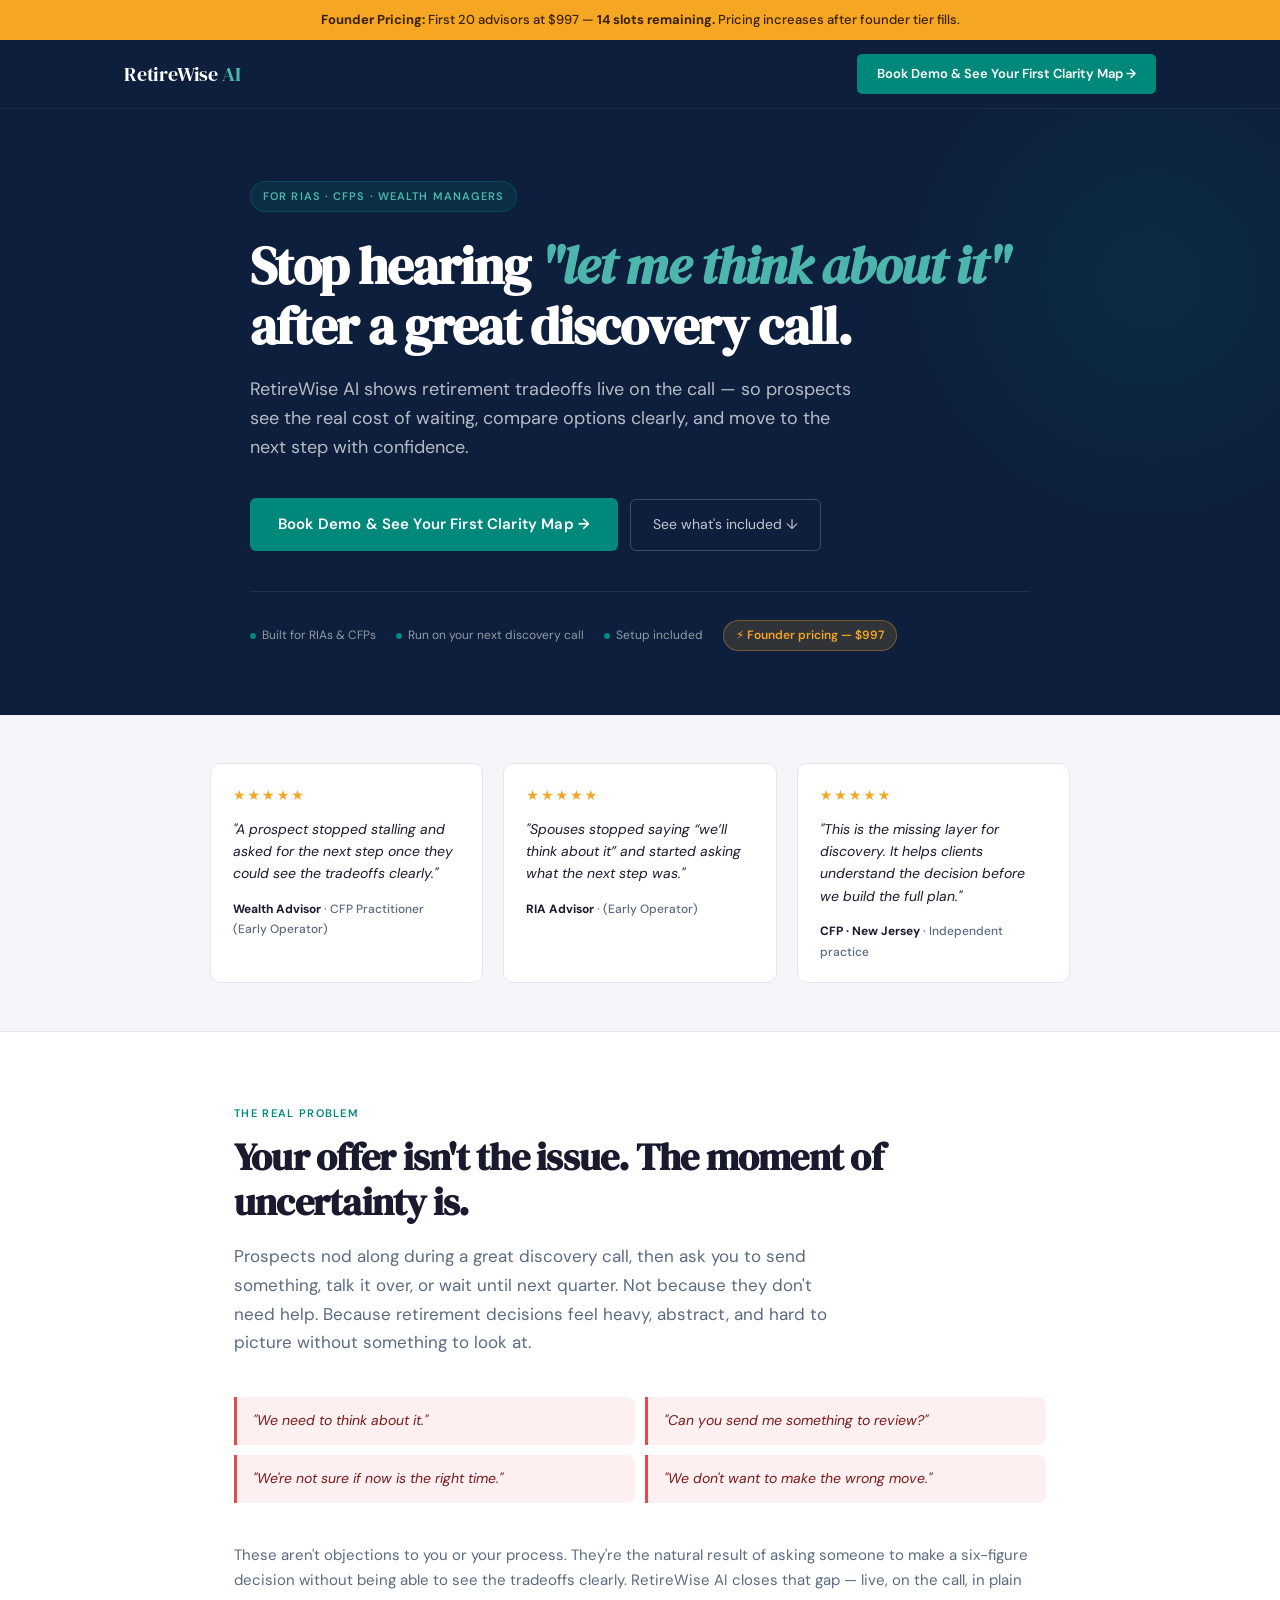
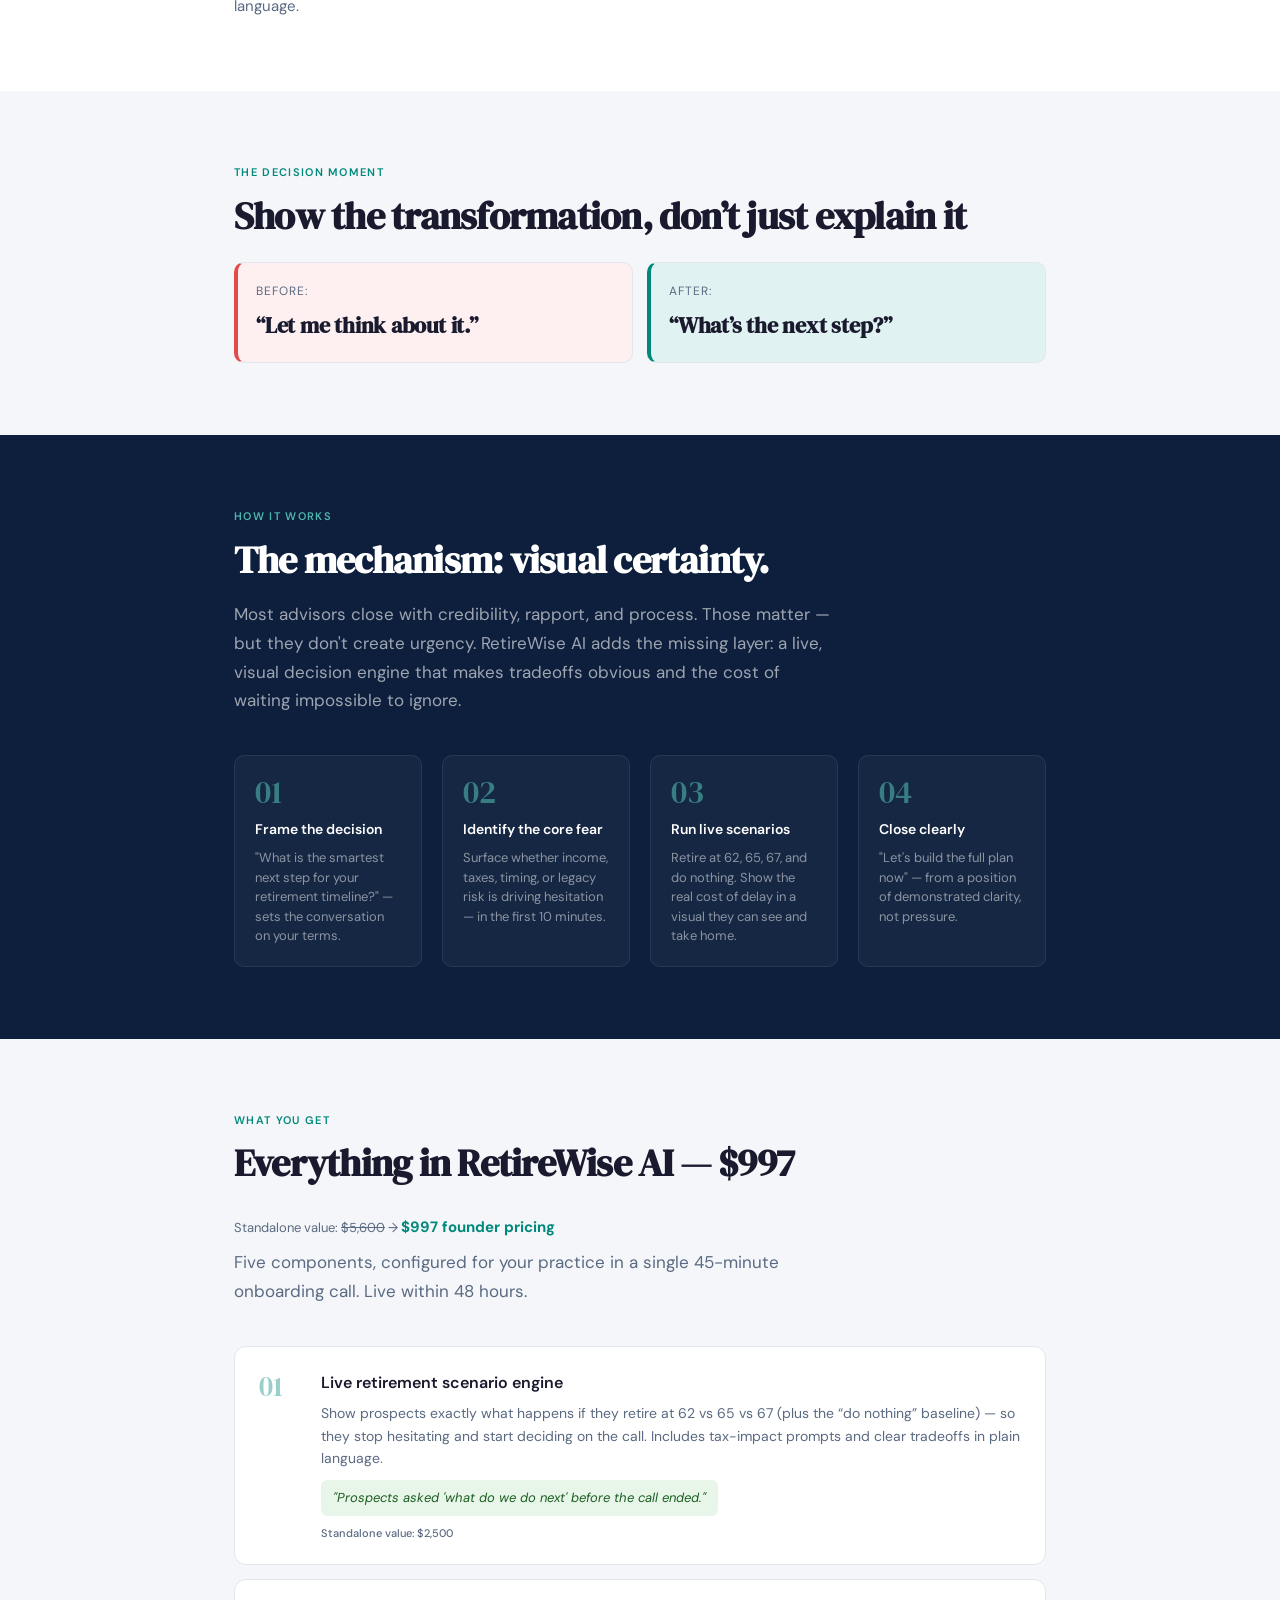
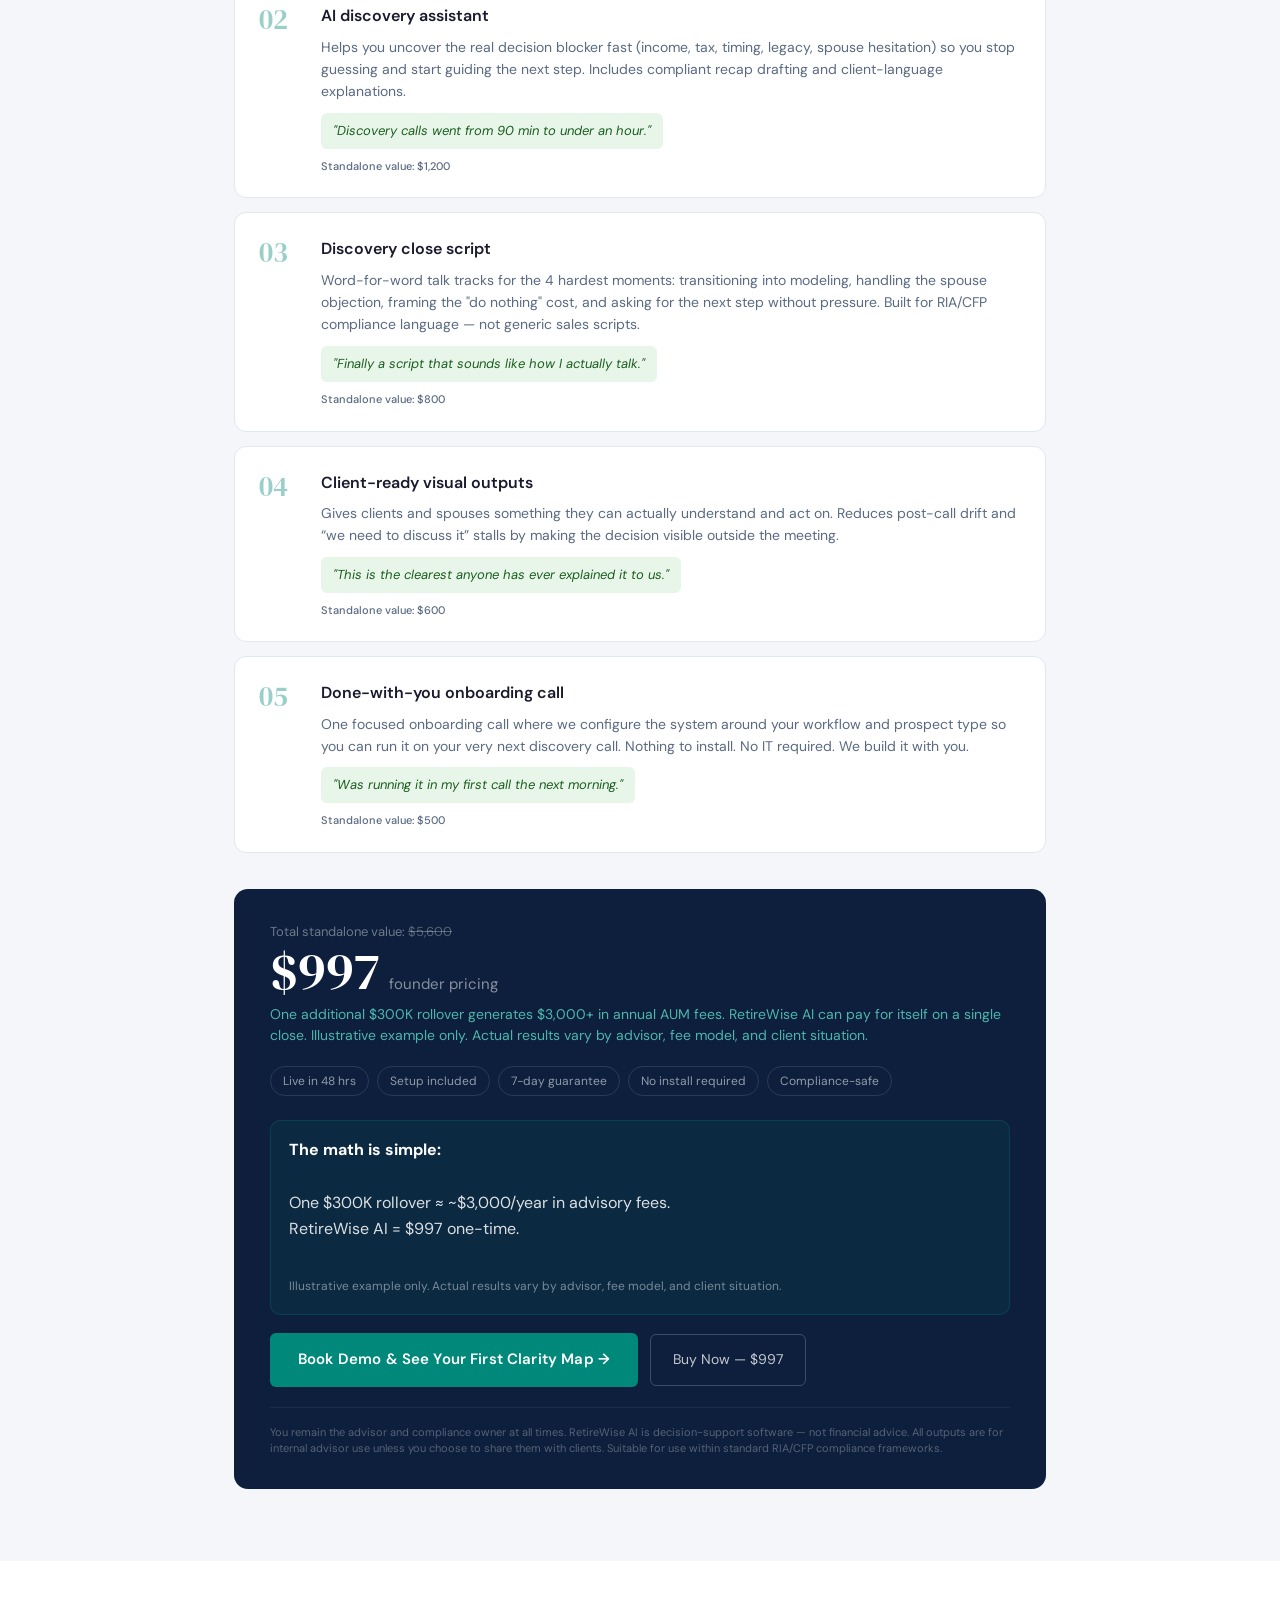
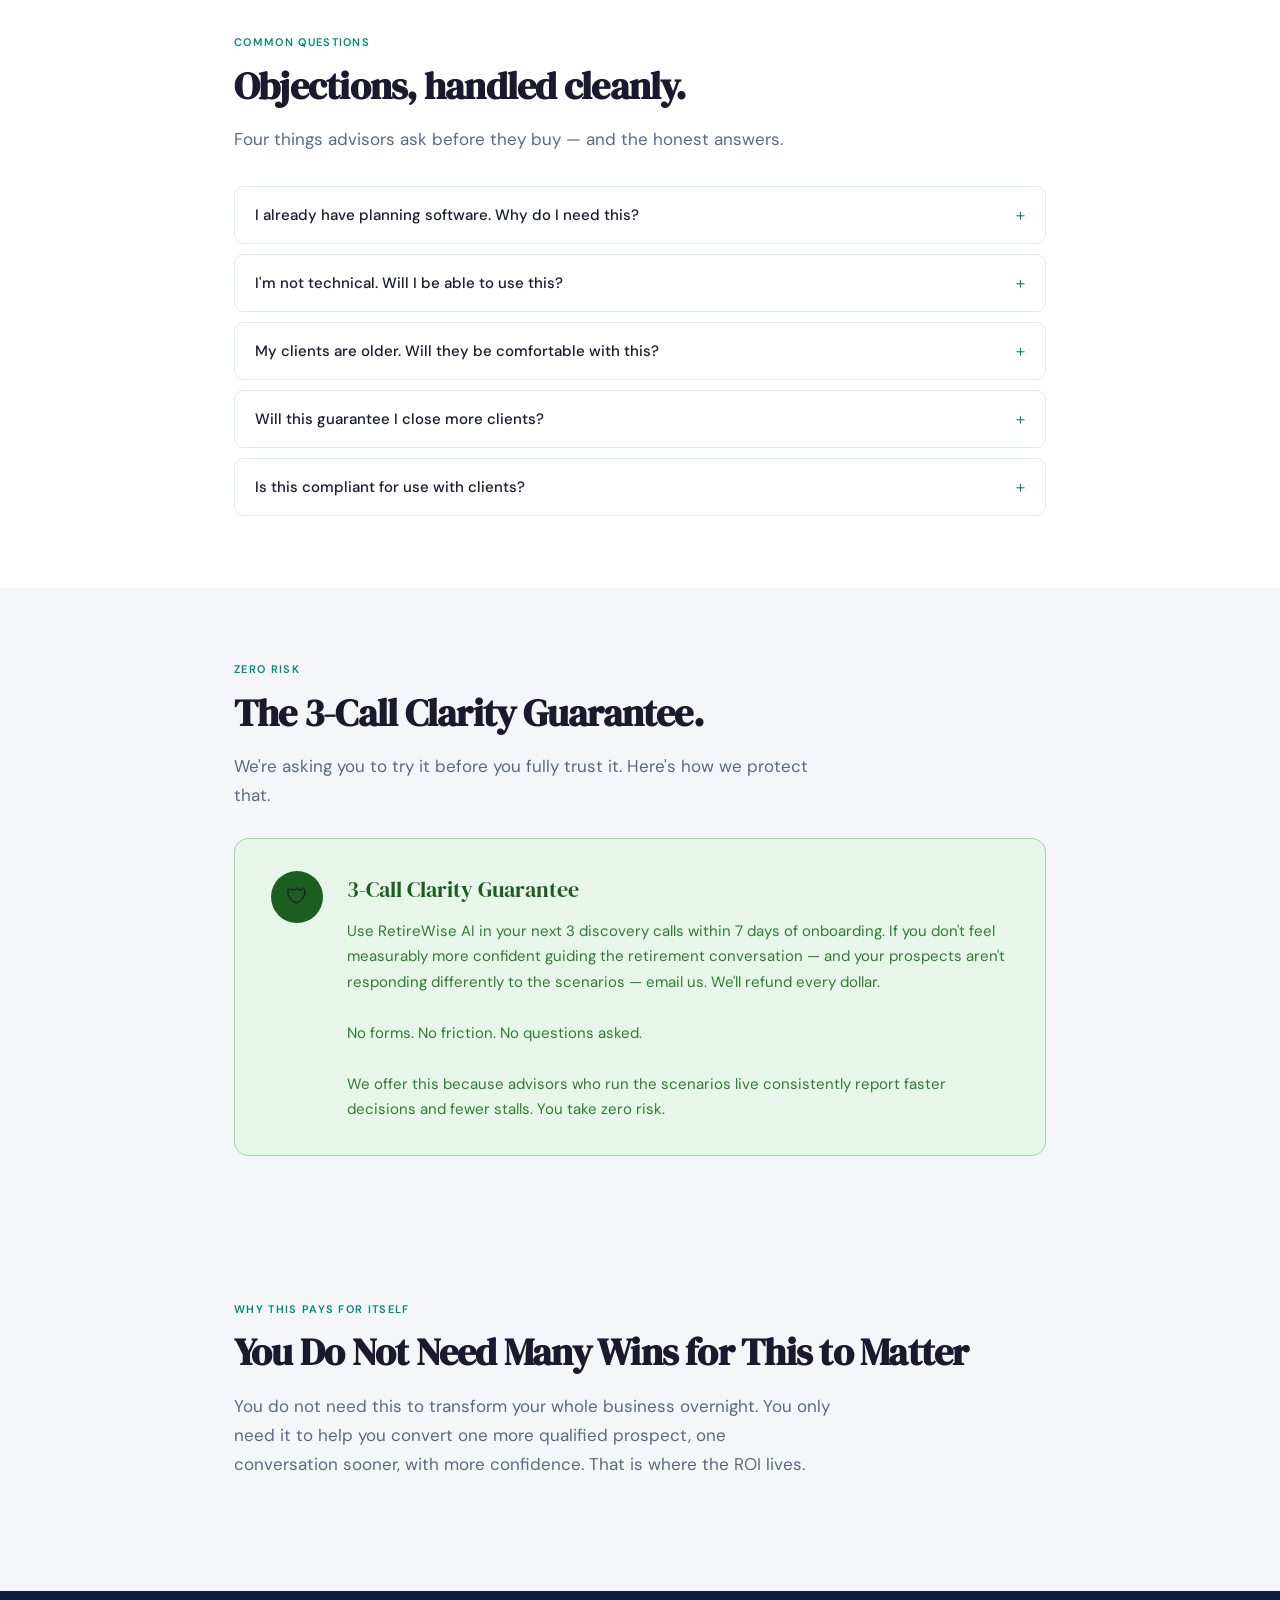
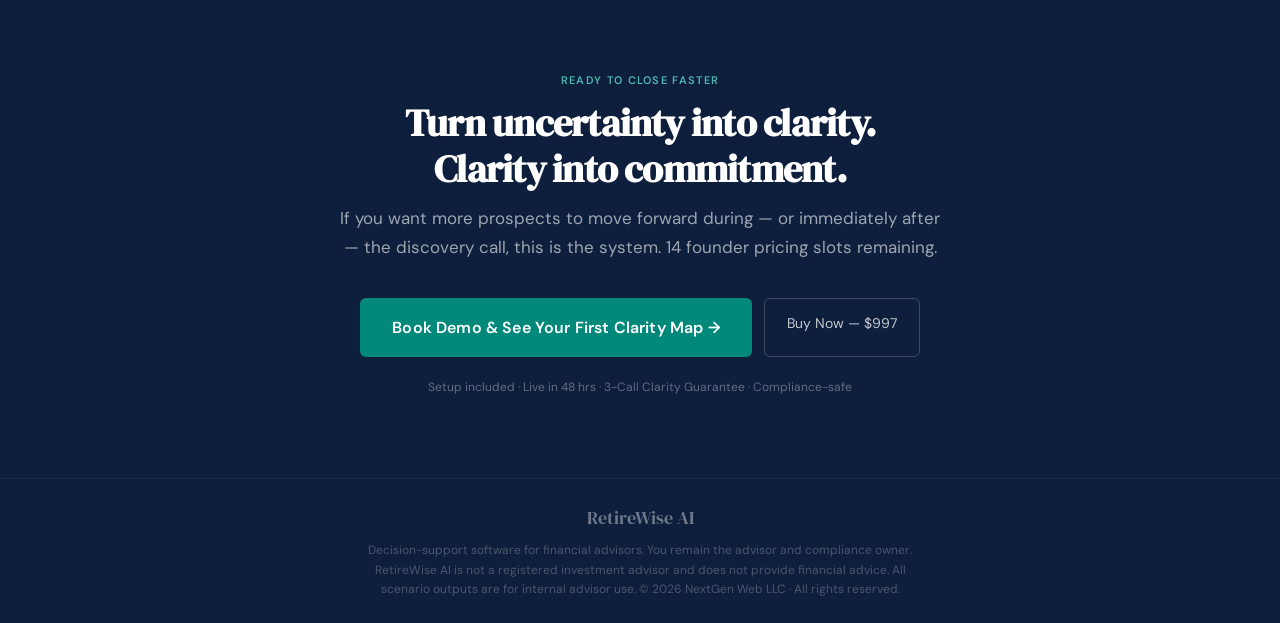
==== commit a8aab59d: "Surgical upgrades: ROI box + decision contrast + outcome stack + CTA text" ====
--- a/index.html
+++ b/index.html
@@ -327,15 +327,40 @@
     margin-bottom: 40px;
   }
   @media(max-width: 560px) { .stall-grid { grid-template-columns: 1fr; } }
-  .stall-item {
-    background: var(--red-bg);
-    border-left: 3px solid var(--red-border);
-    border-radius: 0 8px 8px 0;
-    padding: 12px 16px;
-    font-size: 14px;
-    color: #7a1a1a;
-    font-style: italic;
-  }
+ .stall-item {
+ background: var(--red-bg);
+ border-left: 3px solid var(--red-border);
+ border-radius: 0 8px 8px 0;
+ padding: 12px 16px;
+ font-size: 14px;
+ color: #7a1a1a;
+ font-style: italic;
+ }
+
+ /* ─── DECISION CONTRAST ─── */
+ .decision-contrast {
+ display: grid;
+ grid-template-columns: 1fr 1fr;
+ gap: 14px;
+ margin-top: 22px;
+ }
+ @media(max-width: 560px) { .decision-contrast { grid-template-columns: 1fr; } }
+ .decision-contrast .before,
+ .decision-contrast .after {
+ border-radius: 10px;
+ padding: 18px 18px;
+ border: 1px solid var(--gray-border);
+ }
+ .decision-contrast .before {
+ background: var(--red-bg);
+ border-left: 4px solid var(--red-border);
+ }
+ .decision-contrast .after {
+ background: var(--teal-bg);
+ border-left: 4px solid var(--teal);
+ }
+ .decision-contrast p { font-size: 12px; letter-spacing: 0.08em; text-transform: uppercase; color: var(--muted); margin-bottom: 6px; }
+ .decision-contrast strong { font-family: var(--font-display); font-size: 22px; letter-spacing: -0.01em; }
 
   /* ─── MECHANISM ─── */
   .step-list {
@@ -491,20 +516,33 @@
     padding: 4px 12px;
     border-radius: 20px;
   }
-  .price-cta-row {
+ .price-cta-row {
     display: flex;
     gap: 12px;
     flex-wrap: wrap;
     align-items: center;
     margin-bottom: 20px;
   }
-  .price-compliance {
+ .price-compliance {
     font-size: 11px;
     color: rgba(255,255,255,0.3);
     line-height: 1.5;
     padding-top: 16px;
     border-top: 1px solid rgba(255,255,255,0.06);
-  }
+ }
+
+ /* ─── ROI BOX ─── */
+ .roi-box {
+ background: rgba(0,137,123,0.10);
+ border: 1px solid rgba(0,137,123,0.25);
+ border-radius: 10px;
+ padding: 16px 18px;
+ margin: 18px 0 18px;
+ color: rgba(255,255,255,0.85);
+ line-height: 1.65;
+ }
+ .roi-box strong { color: #fff; }
+ .roi-note { display: inline-block; margin-top: 8px; font-size: 12px; color: rgba(255,255,255,0.45); }
 
   /* ─── OBJECTIONS ─── */
   .objection-list { display: grid; gap: 2px; }
@@ -650,7 +688,7 @@
 <nav>
   <div class="nav-inner">
     <a href="#" class="nav-logo">RetireWise<span> AI</span></a>
-    <a href="https://oncehub.com/PAGE-A2441E2BBC" class="nav-cta">Book a 20-min Demo →</a>
+ <a href="https://oncehub.com/PAGE-A2441E2BBC" class="nav-cta">Book Demo &amp; See Your First Clarity Map →</a>
   </div>
 </nav>
 
@@ -661,7 +699,7 @@
     <h1>Stop hearing <em>"let me think about it"</em> after a great discovery call.</h1>
     <p class="hero-sub">RetireWise AI shows retirement tradeoffs live on the call — so prospects see the real cost of waiting, compare options clearly, and move to the next step with confidence.</p>
     <div class="hero-cta-row">
-      <a href="https://oncehub.com/PAGE-A2441E2BBC" class="btn-primary">Book a 20-min Demo →</a>
+ <a href="https://oncehub.com/PAGE-A2441E2BBC" class="btn-primary">Book Demo &amp; See Your First Clarity Map →</a>
       <a href="#offer" class="btn-ghost">See what's included ↓</a>
     </div>
     <div class="hero-trust">
@@ -712,6 +750,25 @@
   </div>
 </section>
 
+<!-- DECISION MOMENT (contrast) -->
+<section class="alt">
+  <div class="container">
+    <div class="section-label">The decision moment</div>
+    <h2>Show the transformation, don’t just explain it</h2>
+
+    <div class="decision-contrast">
+      <div class="before">
+        <p>Before:</p>
+        <strong>“Let me think about it.”</strong>
+      </div>
+      <div class="after">
+        <p>After:</p>
+        <strong>“What’s the next step?”</strong>
+      </div>
+    </div>
+  </div>
+</section>
+
 <!-- MECHANISM -->
 <section class="dark">
   <div class="container">
@@ -760,7 +817,7 @@
         <div class="del-num">01</div>
         <div class="del-content">
           <div class="del-title">Live retirement scenario engine</div>
-          <div class="del-desc">Run 62 vs 65 vs 67 comparisons, tax-impact overlays, sequence risk prompts, and the "do nothing" baseline — live on the call, in plain language your prospect can see and act on immediately. Replaces a $2,500–$5,000 custom planning build.</div>
+          <div class="del-desc">Show prospects exactly what happens if they retire at 62 vs 65 vs 67 (plus the “do nothing” baseline) — so they stop hesitating and start deciding on the call. Includes tax-impact prompts and clear tradeoffs in plain language.</div>
           <div class="del-result">"Prospects asked 'what do we do next' before the call ended."</div>
           <div class="del-value">Standalone value: $2,500</div>
         </div>
@@ -770,7 +827,7 @@
         <div class="del-num">02</div>
         <div class="del-content">
           <div class="del-title">AI discovery assistant</div>
-          <div class="del-desc">Surfaces the 4 fear types — income, tax, timing, legacy — with the right questions at the right moment. Drafts compliant call recaps in seconds. Generates client-language explanations so you stop translating jargon mid-call and start guiding decisions.</div>
+          <div class="del-desc">Helps you uncover the real decision blocker fast (income, tax, timing, legacy, spouse hesitation) so you stop guessing and start guiding the next step. Includes compliant recap drafting and client-language explanations.</div>
           <div class="del-result">"Discovery calls went from 90 min to under an hour."</div>
           <div class="del-value">Standalone value: $1,200</div>
         </div>
@@ -790,7 +847,7 @@
         <div class="del-num">04</div>
         <div class="del-content">
           <div class="del-title">Client-ready visual outputs</div>
-          <div class="del-desc">Clean, spouse-friendly scenario visuals your prospect can take home, share with a partner, and act on — without needing you to re-explain. Reduces the "we need to discuss it" delay that kills post-call momentum and stalls your pipeline.</div>
+          <div class="del-desc">Gives clients and spouses something they can actually understand and act on. Reduces post-call drift and “we need to discuss it” stalls by making the decision visible outside the meeting.</div>
           <div class="del-result">"This is the clearest anyone has ever explained it to us."</div>
           <div class="del-value">Standalone value: $600</div>
         </div>
@@ -800,7 +857,7 @@
         <div class="del-num">05</div>
         <div class="del-content">
           <div class="del-title">Done-with-you onboarding call</div>
-          <div class="del-desc">One focused 45-minute call where we configure the full system around your current workflow, prospect type, and practice style. Live within 48 hours. Nothing to install. No IT required. You don't figure this out alone — we build it with you.</div>
+          <div class="del-desc">One focused onboarding call where we configure the system around your workflow and prospect type so you can run it on your very next discovery call. Nothing to install. No IT required. We build it with you.</div>
           <div class="del-result">"Was running it in my first call the next morning."</div>
           <div class="del-value">Standalone value: $500</div>
         </div>
@@ -823,8 +880,16 @@
         <span class="price-pill">No install required</span>
         <span class="price-pill">Compliance-safe</span>
       </div>
+
+      <div class="roi-box">
+        <strong>The math is simple:</strong><br><br>
+        One $300K rollover ≈ ~$3,000/year in advisory fees.<br>
+        RetireWise AI = $997 one-time.<br><br>
+        <span class="roi-note">Illustrative example only. Actual results vary by advisor, fee model, and client situation.</span>
+      </div>
+
       <div class="price-cta-row">
-        <a href="https://oncehub.com/PAGE-A2441E2BBC" class="btn-primary">Book Demo / Setup Call →</a>
+        <a href="https://oncehub.com/PAGE-A2441E2BBC" class="btn-primary">Book Demo &amp; See Your First Clarity Map →</a>
         <a href="https://buy.stripe.com/aFadR89ef9jJ6Qh88kdEs09" class="btn-ghost">Buy Now — $997</a>
       </div>
       <div class="price-compliance">You remain the advisor and compliance owner at all times. RetireWise AI is decision-support software — not financial advice. All outputs are for internal advisor use unless you choose to share them with clients. Suitable for use within standard RIA/CFP compliance frameworks.</div>
@@ -896,6 +961,15 @@
   </div>
 </section>
 
+<!-- WHY THIS PAYS FOR ITSELF -->
+<section class="alt">
+  <div class="container">
+    <div class="section-label">Why this pays for itself</div>
+    <h2>You Do Not Need Many Wins for This to Matter</h2>
+    <p class="lead">You do not need this to transform your whole business overnight. You only need it to help you convert one more qualified prospect, one conversation sooner, with more confidence. That is where the ROI lives.</p>
+  </div>
+</section>
+
 <!-- FINAL CTA -->
 <div class="final-cta">
   <div class="container">
@@ -903,7 +977,7 @@
     <h2>Turn uncertainty into clarity.<br>Clarity into commitment.</h2>
     <p class="lead">If you want more prospects to move forward during — or immediately after — the discovery call, this is the system. 14 founder pricing slots remaining.</p>
     <div class="final-cta-btns">
-      <a href="https://oncehub.com/PAGE-A2441E2BBC" class="btn-primary" style="font-size:16px;padding:16px 32px;">Book Demo / Setup Call →</a>
+      <a href="https://oncehub.com/PAGE-A2441E2BBC" class="btn-primary" style="font-size:16px;padding:16px 32px;">Book Demo &amp; See Your First Clarity Map →</a>
       <a href="https://buy.stripe.com/aFadR89ef9jJ6Qh88kdEs09" class="btn-ghost">Buy Now — $997</a>
     </div>
     <div class="final-trust">Setup included · Live in 48 hrs · 3-Call Clarity Guarantee · Compliance-safe</div>
